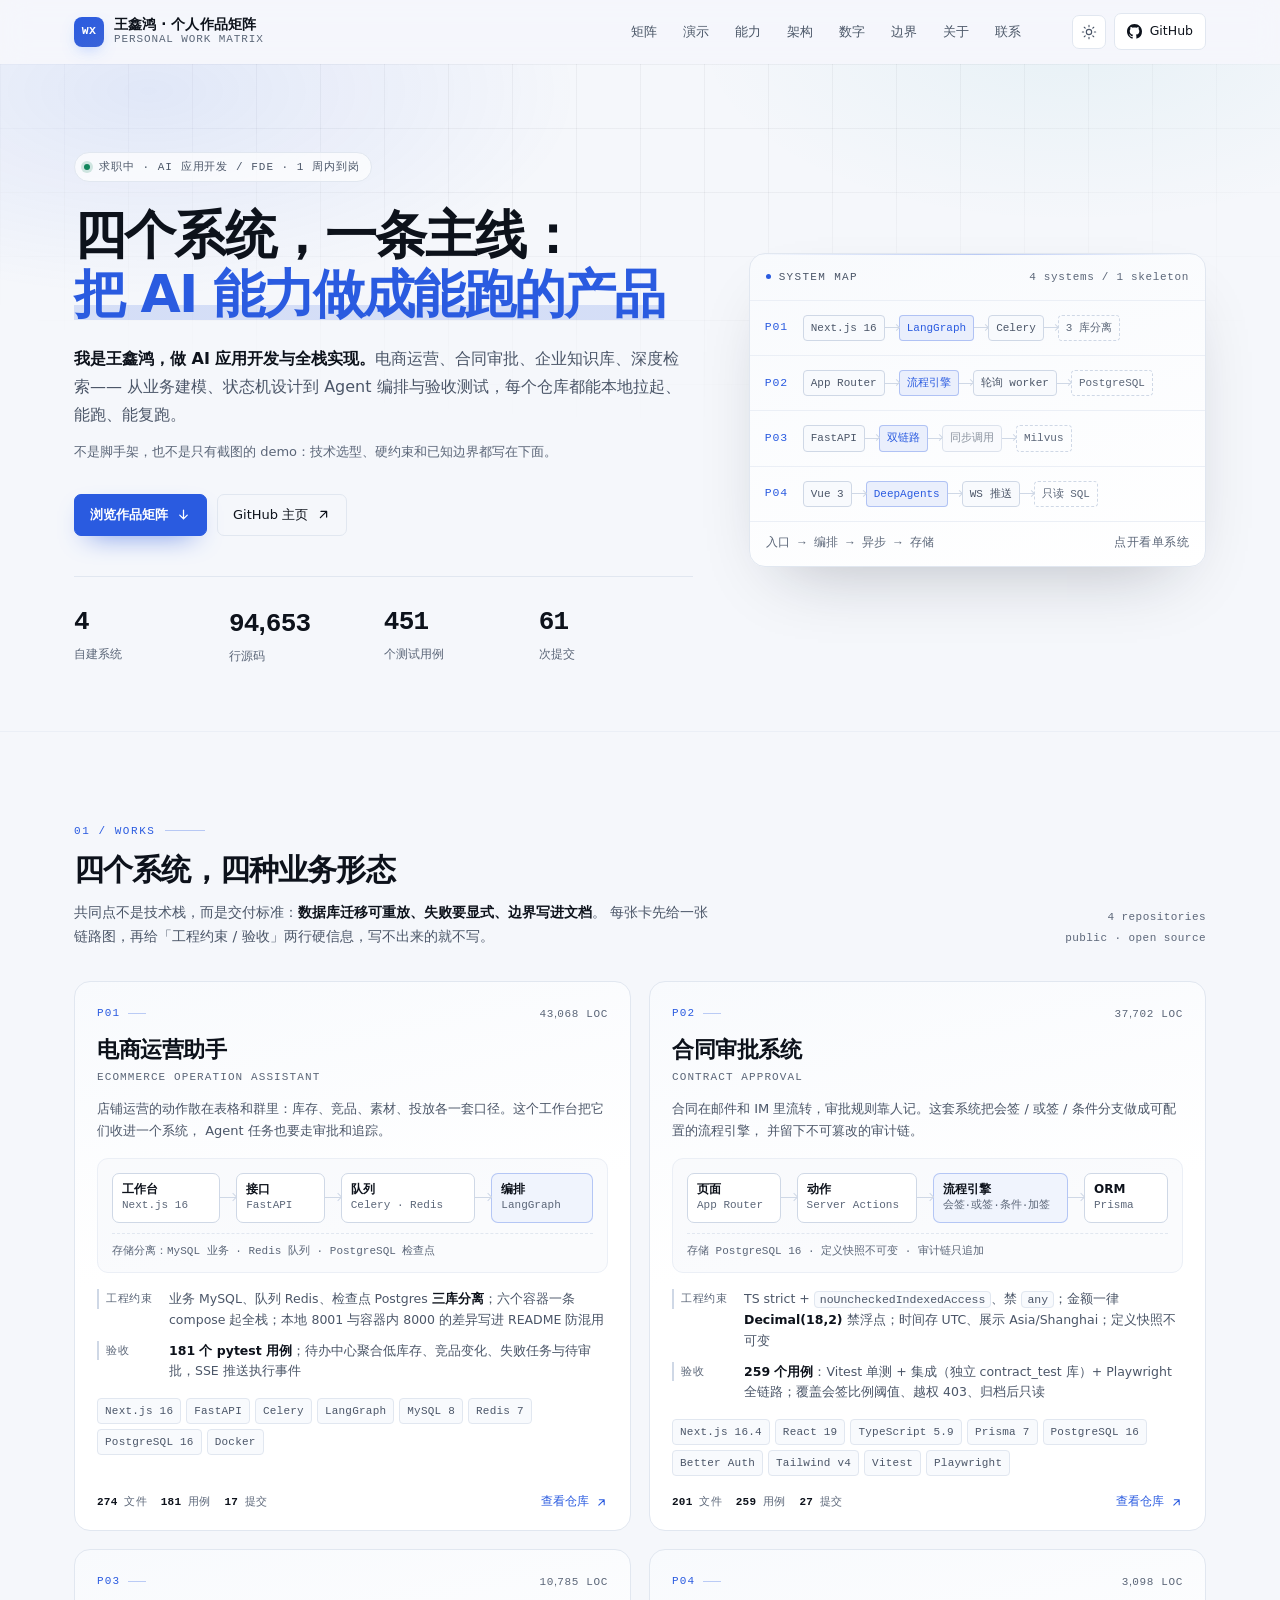
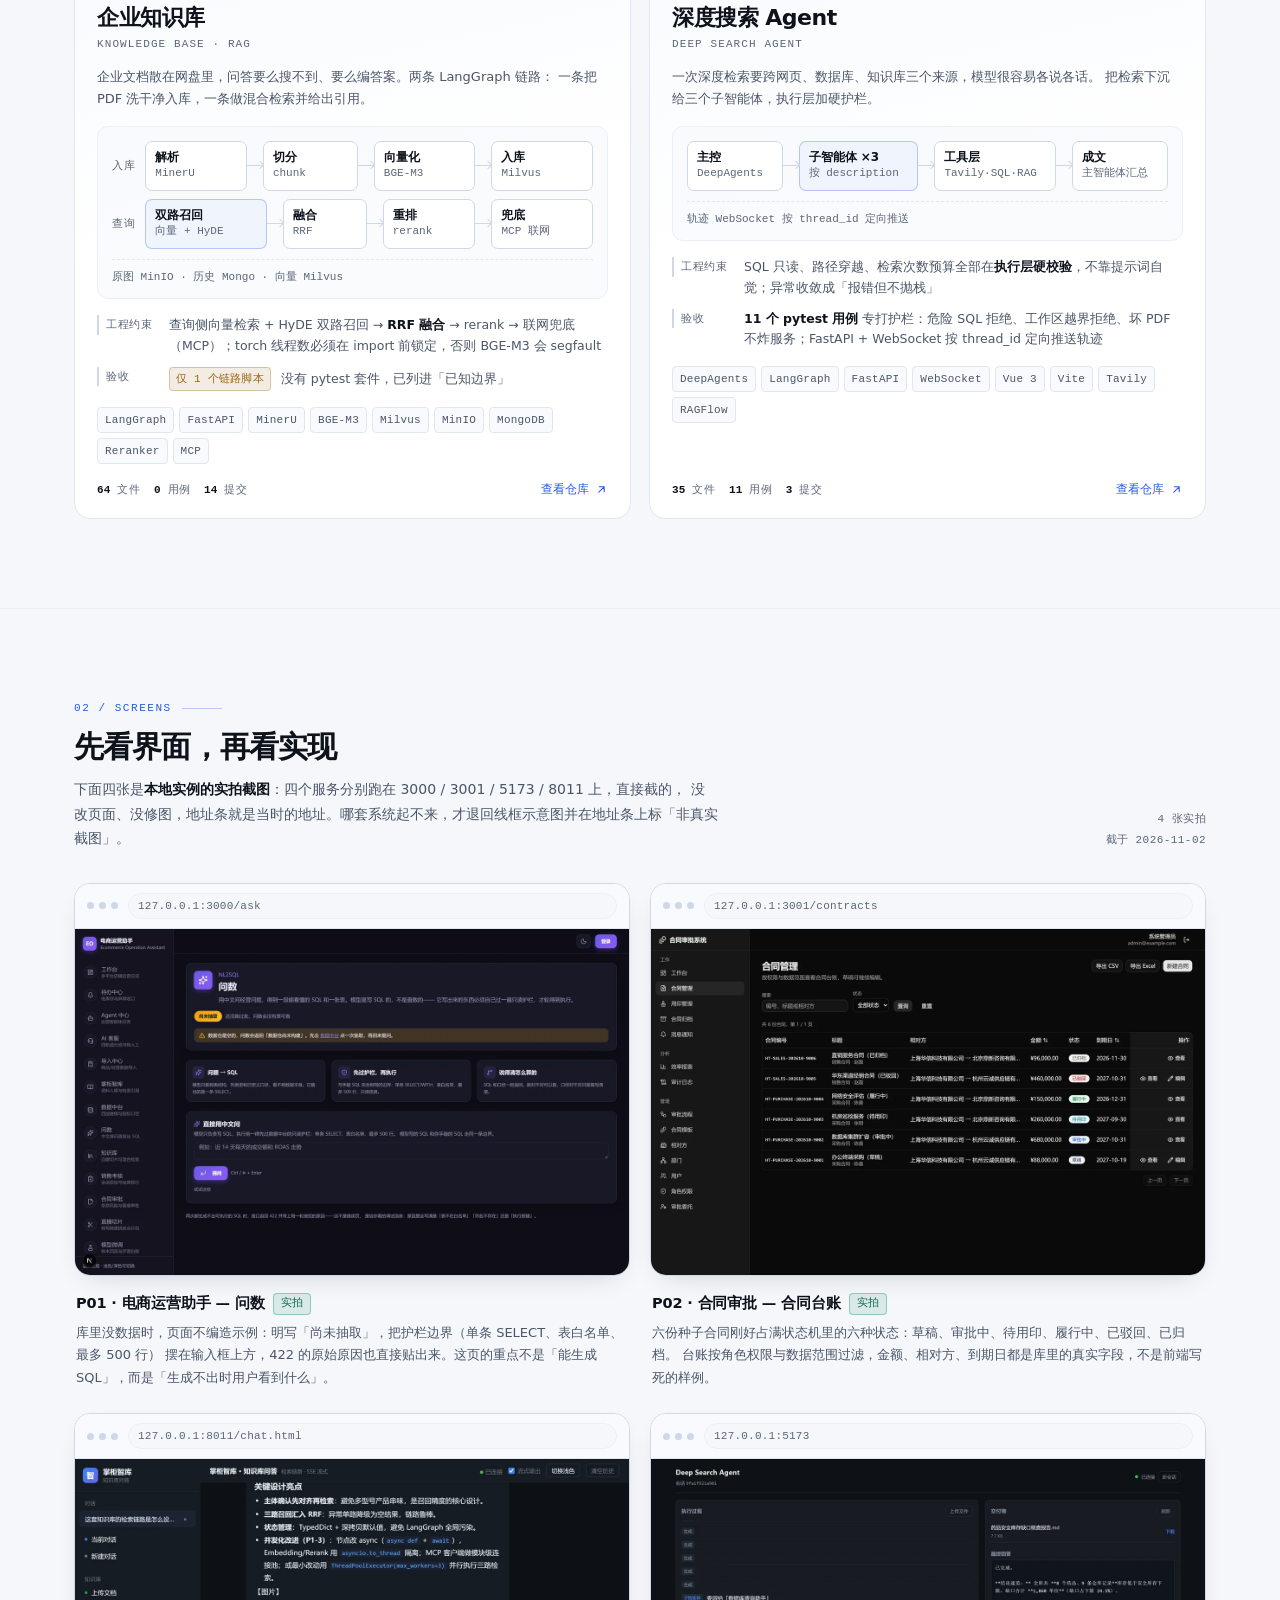
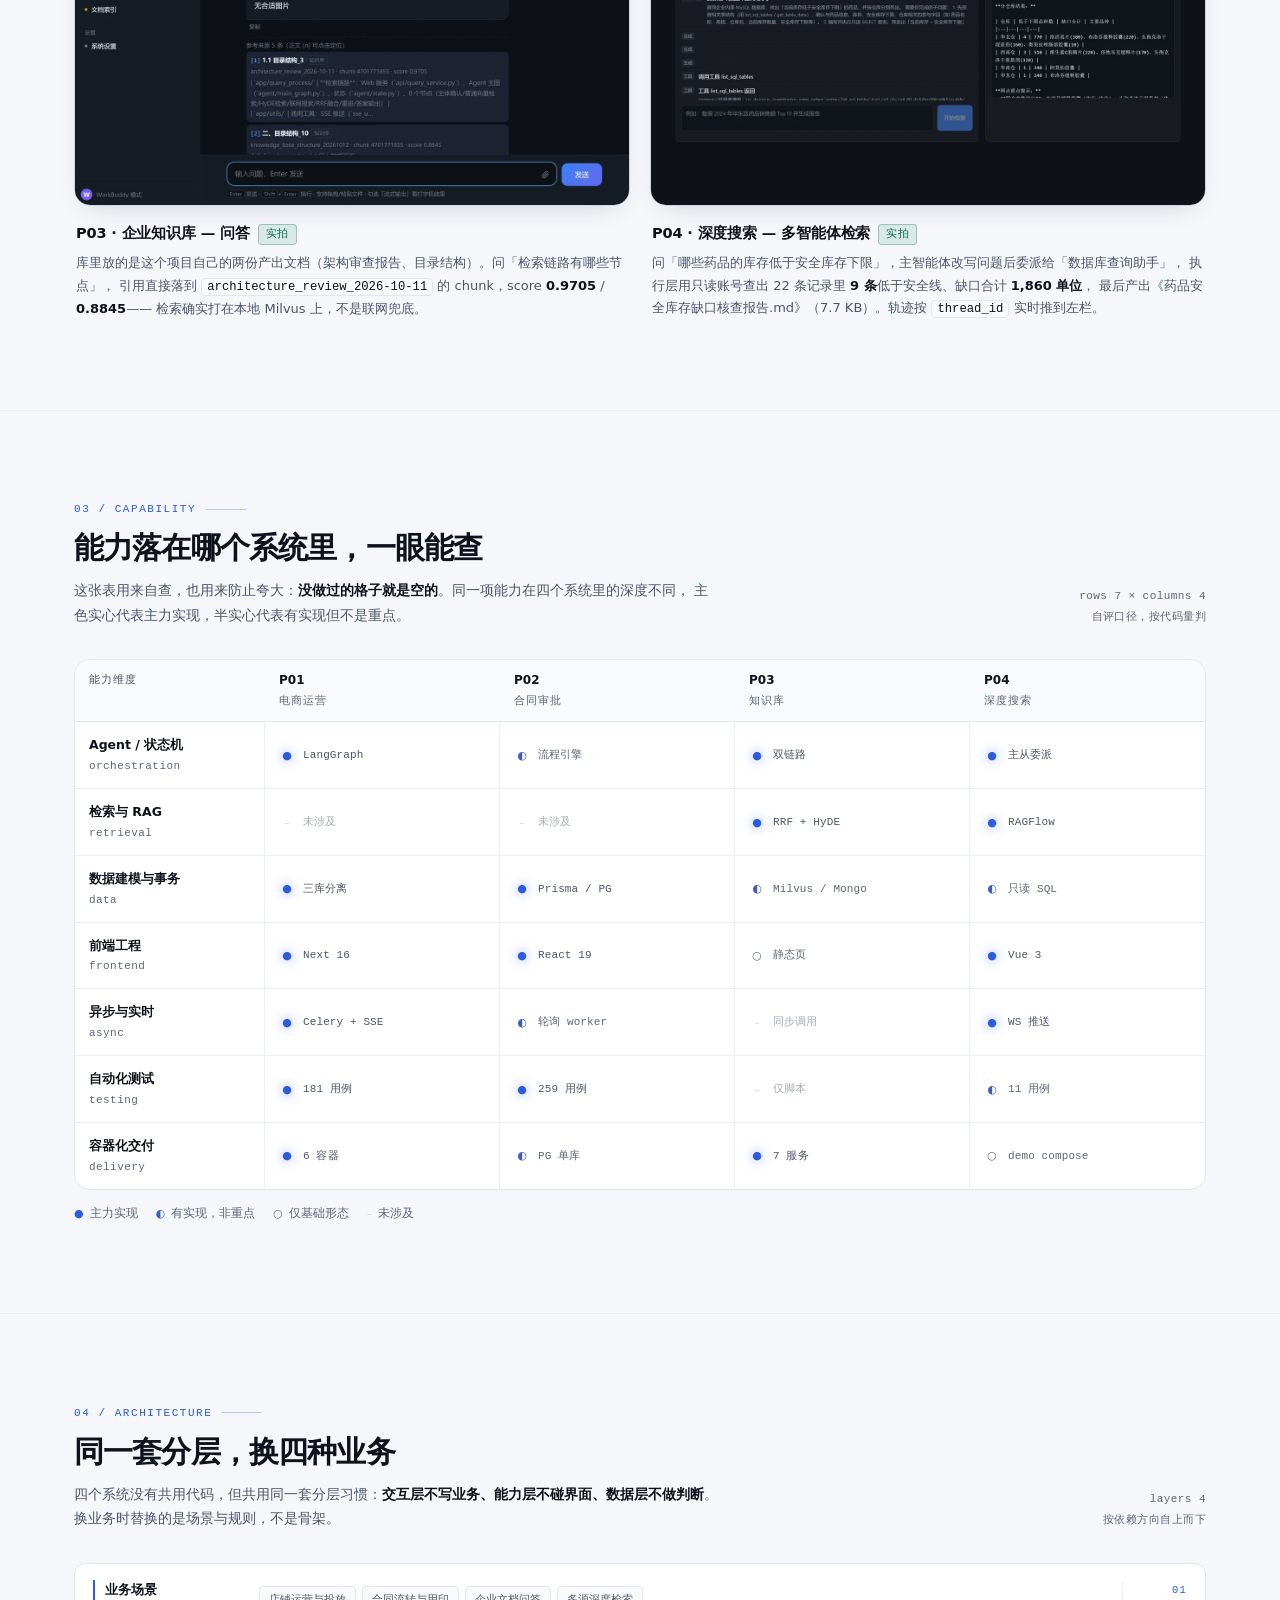
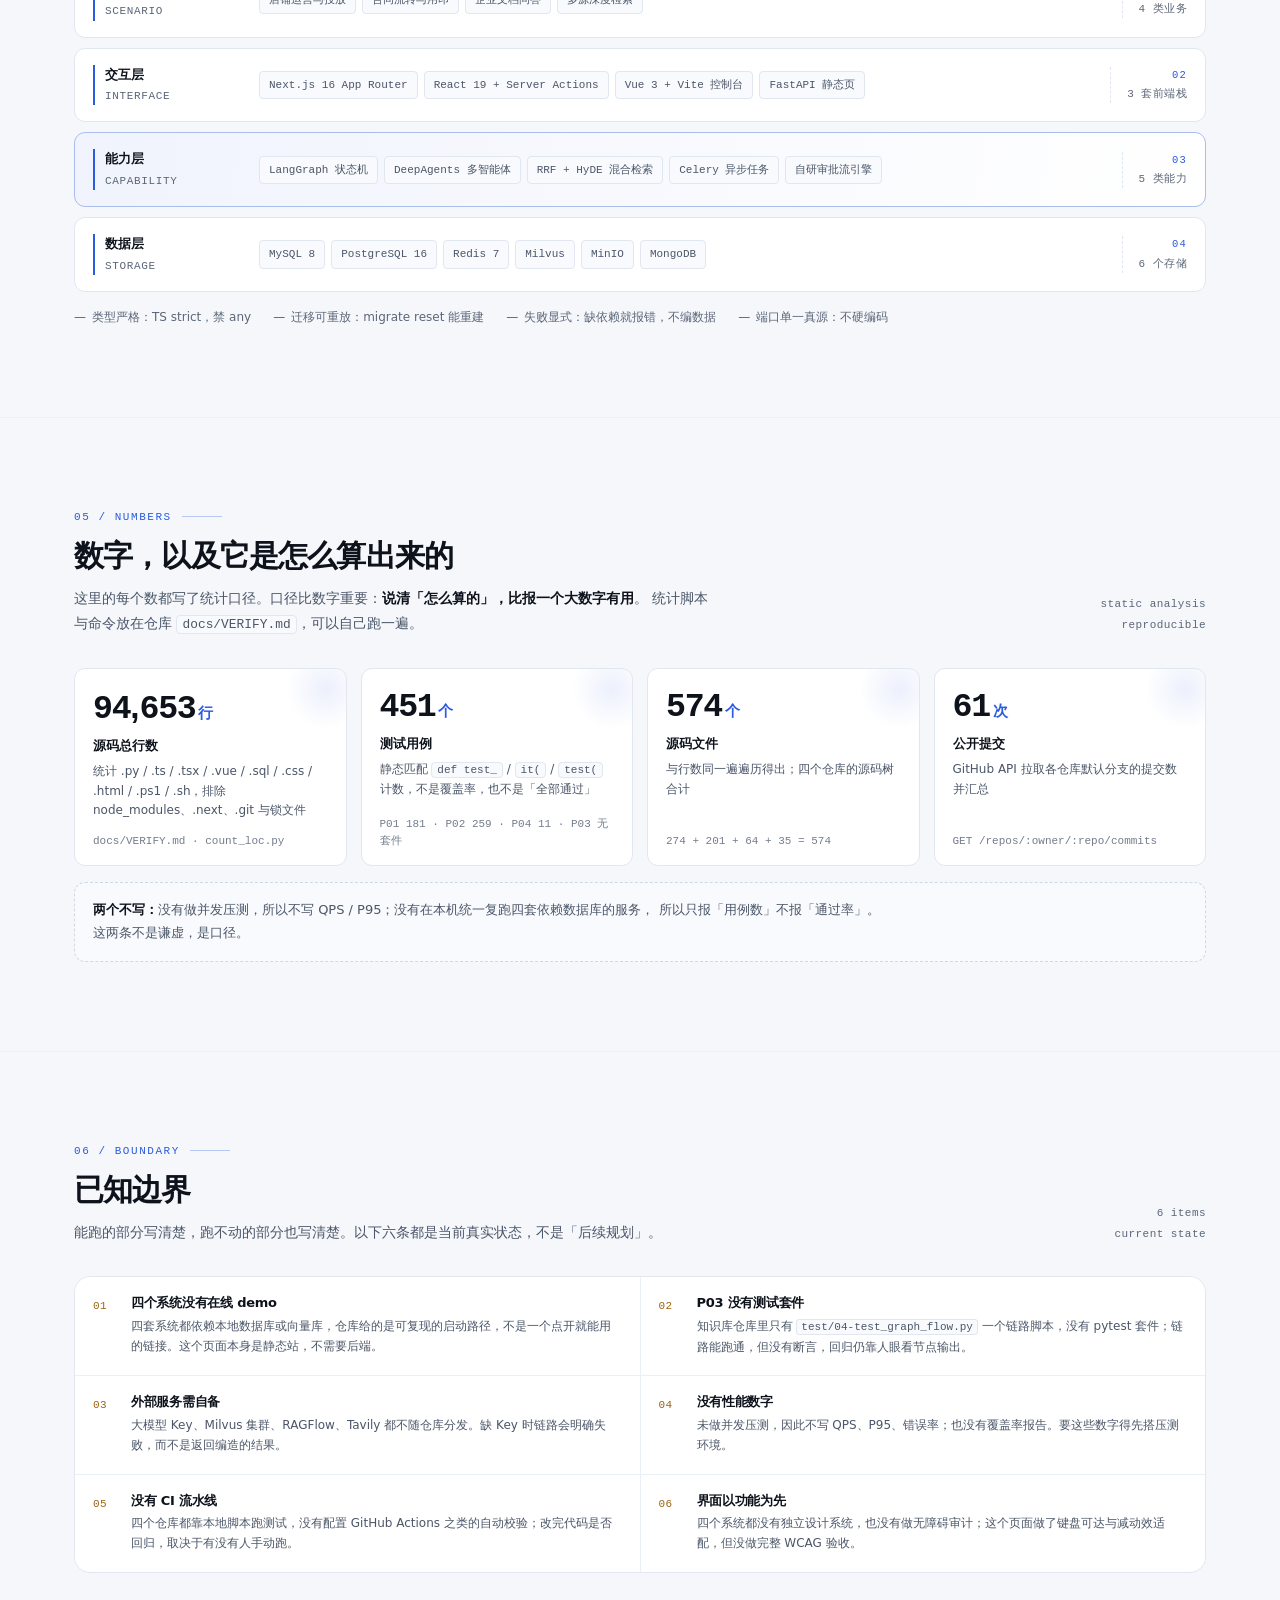
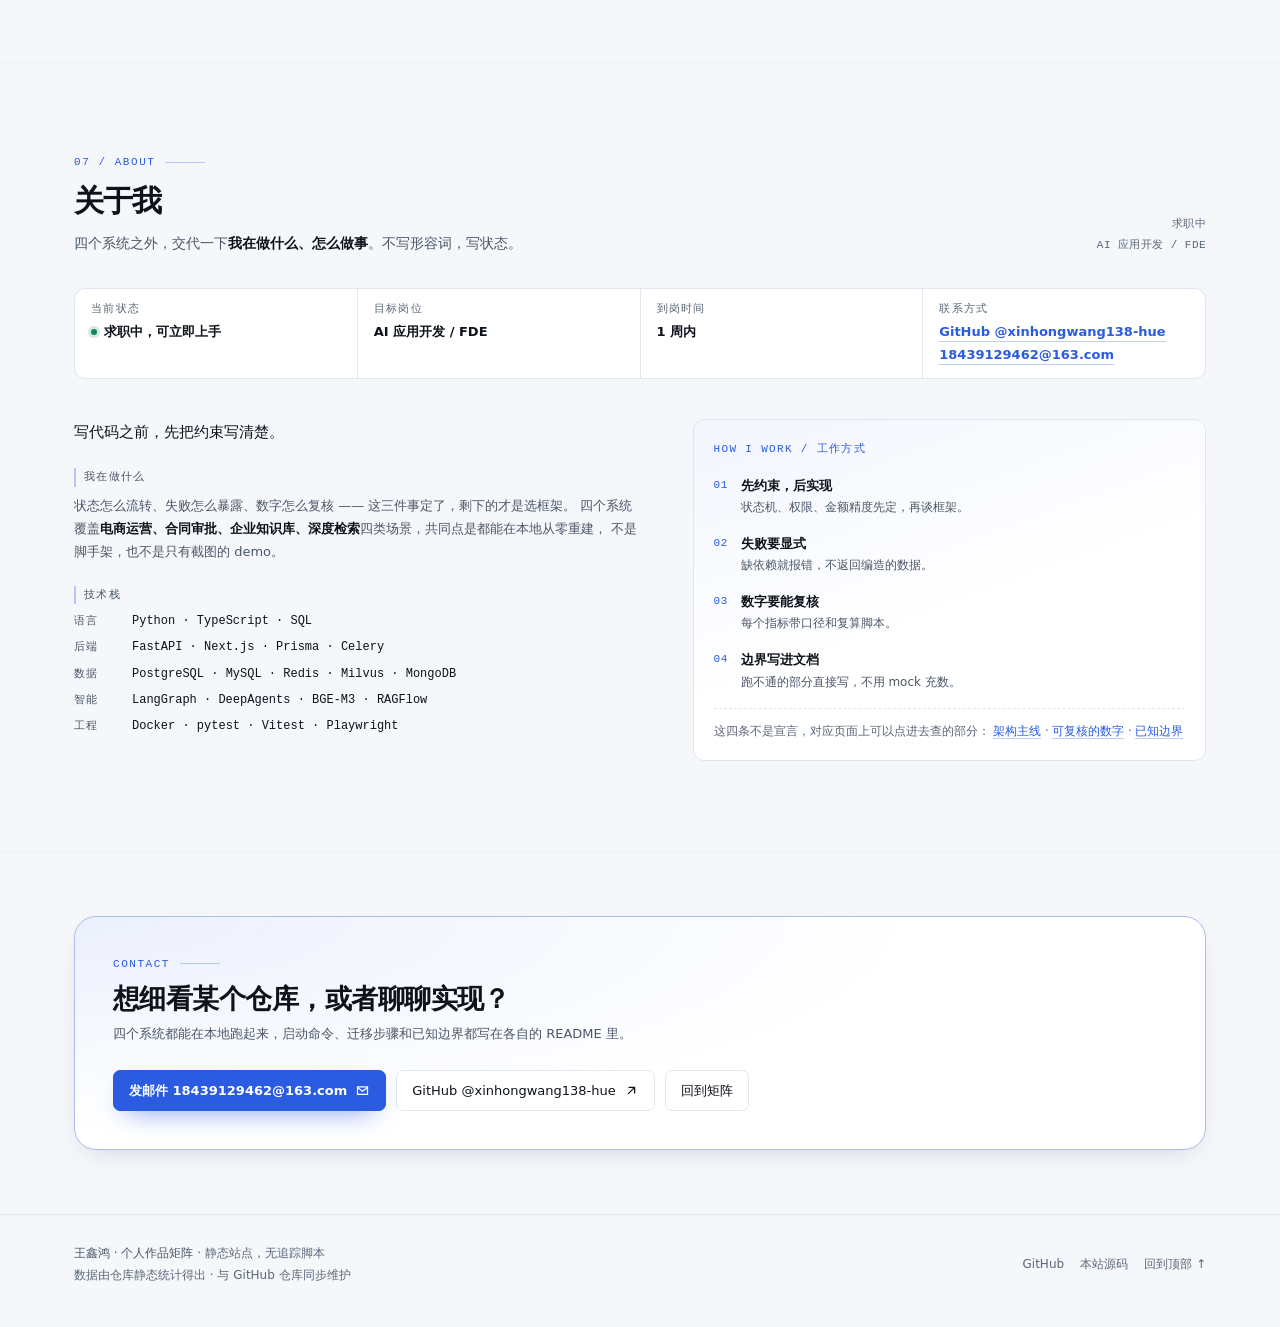
==== index.html @ dda357aa "feat: 在联系方式和联系区块加入邮箱 18439129462@163.com 用户要求把邮箱放进「联系方式」卡片（07 节求职状态条最右一格）。 此前该卡片只有 GitHub，且 README 约" ====
<!DOCTYPE html>
<html lang="zh-CN" data-theme="dark">
<head>
<meta charset="UTF-8">
<meta name="viewport" content="width=device-width, initial-scale=1.0">
<title>王鑫鸿 · 个人作品矩阵 | AI 应用工程</title>
<meta name="description" content="王鑫鸿的个人作品矩阵：电商运营助手、合同审批系统、企业知识库、深度搜索 Agent。四个可本地运行的系统，附可复核的代码规模、测试用例与已知边界。">
<meta name="author" content="王鑫鸿">
<meta name="theme-color" content="#07090E">
<meta property="og:type" content="website">
<meta property="og:site_name" content="王鑫鸿 · 个人作品矩阵">
<meta property="og:title" content="王鑫鸿 · 个人作品矩阵">
<meta property="og:description" content="四个系统，一条主线：把 AI 能力做成能跑的产品。">
<meta property="og:url" content="https://xinhongwang138-hue.github.io/WangXinhong-Personal-Work-Matrix/">
<meta property="og:image" content="https://xinhongwang138-hue.github.io/WangXinhong-Personal-Work-Matrix/assets/img/og.png">
<meta property="og:image:width" content="1200">
<meta property="og:image:height" content="630">
<meta name="twitter:card" content="summary_large_image">
<meta name="twitter:title" content="王鑫鸿 · 个人作品矩阵">
<meta name="twitter:description" content="四个系统，一条主线：把 AI 能力做成能跑的产品。">
<meta name="twitter:image" content="https://xinhongwang138-hue.github.io/WangXinhong-Personal-Work-Matrix/assets/img/og.png">
<link rel="canonical" href="https://xinhongwang138-hue.github.io/WangXinhong-Personal-Work-Matrix/">
<link rel="icon" href="assets/img/favicon.svg" type="image/svg+xml">
<link rel="stylesheet" href="assets/css/tokens.css">
<link rel="stylesheet" href="assets/css/app.css">
<script>
  // 首屏前定主题，避免闪白；同时标记 JS 可用，供入场动效做渐进增强
  (function () {
    document.documentElement.classList.add("js");
    try {
      var saved = localStorage.getItem("wxh-theme");
      var mql = window.matchMedia("(prefers-color-scheme: light)");
      var theme = saved || (mql.matches ? "light" : "dark");
      document.documentElement.setAttribute("data-theme", theme);
    } catch (e) {}
  })();
</script>
<script type="application/ld+json">
{
  "@context": "https://schema.org",
  "@type": "Person",
  "name": "王鑫鸿",
  "url": "https://xinhongwang138-hue.github.io/WangXinhong-Personal-Work-Matrix/",
  "sameAs": ["https://github.com/xinhongwang138-hue"],
  "jobTitle": "AI 应用开发 / 全栈工程",
  "knowsAbout": ["Agent 编排", "RAG 检索", "FastAPI", "Next.js", "LangGraph", "PostgreSQL"]
}
</script>
</head>
<body>
<a class="skip-link" href="#main">跳到主要内容</a>

<!-- ============ 导航 ============ -->
<header class="nav" id="nav">
  <div class="wrap nav__inner">
    <a class="brand" href="#top" aria-label="王鑫鸿个人作品矩阵 · 回到顶部">
      <span class="brand__mark" aria-hidden="true">WX</span>
      <span class="brand__text">
        <span class="brand__name">王鑫鸿 · 个人作品矩阵</span>
        <span class="brand__sub">Personal Work Matrix</span>
      </span>
    </a>

    <nav class="nav__links" aria-label="页面区块">
      <a class="nav__link" href="#matrix">矩阵</a>
      <a class="nav__link" href="#demo">演示</a>
      <a class="nav__link" href="#capability">能力</a>
      <a class="nav__link" href="#architecture">架构</a>
      <a class="nav__link" href="#evidence">数字</a>
      <a class="nav__link" href="#boundary">边界</a>
      <a class="nav__link" href="#about">关于</a>
      <a class="nav__link" href="#contact">联系</a>
    </nav>

    <div class="nav__actions">
      <button class="icon-btn nav__toggle" id="menu-toggle" aria-label="打开菜单" aria-expanded="false" aria-controls="menu">
        <svg viewBox="0 0 24 24" fill="none" stroke="currentColor" stroke-width="1.8" aria-hidden="true"><path d="M3 6h18M3 12h18M3 18h18" stroke-linecap="round"/></svg>
      </button>
      <button class="icon-btn" id="theme-toggle" aria-label="切换明暗主题" title="切换明暗主题">
        <svg class="icon-sun" viewBox="0 0 24 24" fill="none" stroke="currentColor" stroke-width="1.7" aria-hidden="true"><circle cx="12" cy="12" r="4"/><path d="M12 2v2m0 16v2M2 12h2m16 0h2M4.9 4.9l1.4 1.4m11.4 11.4 1.4 1.4M19.1 4.9l-1.4 1.4M6.3 17.7l-1.4 1.4" stroke-linecap="round"/></svg>
        <svg class="icon-moon" viewBox="0 0 24 24" fill="none" stroke="currentColor" stroke-width="1.7" aria-hidden="true"><path d="M20 14.5A8.5 8.5 0 1 1 9.5 4a6.8 6.8 0 0 0 10.5 10.5Z" stroke-linejoin="round"/></svg>
      </button>
      <a class="btn btn--sm" href="https://github.com/xinhongwang138-hue" target="_blank" rel="noopener">
        <svg viewBox="0 0 16 16" fill="currentColor" aria-hidden="true"><path d="M8 0C3.58 0 0 3.58 0 8c0 3.54 2.29 6.53 5.47 7.59.4.07.55-.17.55-.38 0-.19-.01-.82-.01-1.49-2.01.37-2.53-.49-2.69-.94-.09-.23-.48-.94-.82-1.13-.28-.15-.68-.52-.01-.53.63-.01 1.08.58 1.23.82.72 1.21 1.87.87 2.33.66.07-.52.28-.87.51-1.07-1.78-.2-3.64-.89-3.64-3.95 0-.87.31-1.59.82-2.15-.08-.2-.36-1.02.08-2.12 0 0 .67-.21 2.2.82.64-.18 1.32-.27 2-.27.68 0 1.36.09 2 .27 1.53-1.04 2.2-.82 2.2-.82.44 1.1.16 1.92.08 2.12.51.56.82 1.27.82 2.15 0 3.07-1.87 3.75-3.65 3.95.29.25.54.73.54 1.48 0 1.07-.01 1.93-.01 2.2 0 .21.15.46.55.38A8.01 8.01 0 0 0 16 8c0-4.42-3.58-8-8-8Z"/></svg>
        <span>GitHub</span>
      </a>
    </div>
  </div>
</header>

<div class="menu" id="menu">
  <a href="#matrix">01 · 作品矩阵</a>
  <a href="#demo">02 · 界面演示</a>
  <a href="#capability">03 · 能力矩阵</a>
  <a href="#architecture">04 · 架构主线</a>
  <a href="#evidence">05 · 可复核的数字</a>
  <a href="#boundary">06 · 已知边界</a>
  <a href="#about">07 · 关于</a>
</div>

<main id="main">
  <span id="top"></span>

  <!-- ============ 首屏 ============ -->
  <section class="hero">
    <div class="wrap hero__grid">
      <div>
        <span class="eyebrow"><i class="eyebrow__dot" aria-hidden="true"></i>求职中 · AI 应用开发 / FDE · 1 周内到岗</span>

        <h1>四个系统，一条主线：<br><span class="accent">把 AI 能力做成能跑的产品</span></h1>

        <p class="hero__lead">
          <strong>我是王鑫鸿，做 AI 应用开发与全栈实现。</strong>电商运营、合同审批、企业知识库、深度检索——
          从业务建模、状态机设计到 Agent 编排与验收测试，每个仓库都能本地拉起、能跑、能复跑。
        </p>
        <p class="hero__note">不是脚手架，也不是只有截图的 demo：技术选型、硬约束和已知边界都写在下面。</p>

        <div class="hero__ctas">
          <a class="btn btn--primary" href="#matrix">
            浏览作品矩阵
            <svg viewBox="0 0 24 24" fill="none" stroke="currentColor" stroke-width="2" aria-hidden="true"><path d="M12 5v14M6 13l6 6 6-6" stroke-linecap="round" stroke-linejoin="round"/></svg>
          </a>
          <a class="btn btn--ghost" href="https://github.com/xinhongwang138-hue" target="_blank" rel="noopener">
            GitHub 主页
            <svg viewBox="0 0 24 24" fill="none" stroke="currentColor" stroke-width="2" aria-hidden="true"><path d="M7 17 17 7M8 7h9v9" stroke-linecap="round" stroke-linejoin="round"/></svg>
          </a>
        </div>

        <div class="hero__stats" aria-label="总览数字">
          <div class="stat">
            <div class="stat__num"><span data-count="4">4</span></div>
            <div class="stat__label">自建系统</div>
          </div>
          <div class="stat">
            <div class="stat__num"><span data-count="94653">94<span class="num-sep">,</span>653</span></div>
            <div class="stat__label">行源码</div>
          </div>
          <div class="stat">
            <div class="stat__num"><span data-count="451">451</span></div>
            <div class="stat__label">个测试用例</div>
          </div>
          <div class="stat">
            <div class="stat__num"><span data-count="61">61</span></div>
            <div class="stat__label">次提交</div>
          </div>
        </div>
      </div>

      <aside class="panel" aria-label="四个系统的主链路一览">
        <div class="panel__head">
          <span class="panel__title"><i aria-hidden="true"></i>System Map</span>
          <span class="panel__meta">4 systems / 1 skeleton</span>
        </div>
        <div class="panel__rows">
          <a class="mrow" href="#p01">
            <span class="mrow__id">P01</span>
            <span class="mrow__chain">
              <span class="mnode">Next.js 16</span><span class="marrow" aria-hidden="true"></span>
              <span class="mnode mnode--key">LangGraph</span><span class="marrow" aria-hidden="true"></span>
              <span class="mnode">Celery</span><span class="marrow" aria-hidden="true"></span>
              <span class="mnode mnode--store">3 库分离</span>
            </span>
          </a>
          <a class="mrow" href="#p02">
            <span class="mrow__id">P02</span>
            <span class="mrow__chain">
              <span class="mnode">App Router</span><span class="marrow" aria-hidden="true"></span>
              <span class="mnode mnode--key">流程引擎</span><span class="marrow" aria-hidden="true"></span>
              <span class="mnode">轮询 worker</span><span class="marrow" aria-hidden="true"></span>
              <span class="mnode mnode--store">PostgreSQL</span>
            </span>
          </a>
          <a class="mrow" href="#p03">
            <span class="mrow__id">P03</span>
            <span class="mrow__chain">
              <span class="mnode">FastAPI</span><span class="marrow" aria-hidden="true"></span>
              <span class="mnode mnode--key">双链路</span><span class="marrow" aria-hidden="true"></span>
              <span class="mnode mnode--none">同步调用</span><span class="marrow" aria-hidden="true"></span>
              <span class="mnode mnode--store">Milvus</span>
            </span>
          </a>
          <a class="mrow" href="#p04">
            <span class="mrow__id">P04</span>
            <span class="mrow__chain">
              <span class="mnode">Vue 3</span><span class="marrow" aria-hidden="true"></span>
              <span class="mnode mnode--key">DeepAgents</span><span class="marrow" aria-hidden="true"></span>
              <span class="mnode">WS 推送</span><span class="marrow" aria-hidden="true"></span>
              <span class="mnode mnode--store">只读 SQL</span>
            </span>
          </a>
        </div>
        <div class="panel__foot">
          <span>入口 → 编排 → 异步 → 存储</span>
          <span>点开看单系统</span>
        </div>
      </aside>
    </div>
  </section>

  <!-- ============ 01 作品矩阵 ============ -->
  <section class="section" id="matrix">
    <div class="wrap">
      <div class="sec-head reveal">
        <div class="sec-head__main">
          <div class="sec-kicker">01 / Works</div>
          <h2>四个系统，四种业务形态</h2>
          <p>
            共同点不是技术栈，而是交付标准：<b>数据库迁移可重放、失败要显式、边界写进文档</b>。
            每张卡先给一张链路图，再给「工程约束 / 验收」两行硬信息，写不出来的就不写。
          </p>
        </div>
        <div class="sec-head__aside">
          4 repositories<br>public · open source
        </div>
      </div>

      <div class="projects">
        <!-- P01 -->
        <article class="pcard reveal" id="p01">
          <div class="pcard__top">
            <span class="pcard__idx">P01</span>
            <span class="pcard__metric">43<span class="num-sep">,</span>068 LOC</span>
          </div>
          <h3>电商运营助手</h3>
          <div class="pcard__en">Ecommerce Operation Assistant</div>
          <p class="pcard__desc">
            店铺运营的动作散在表格和群里：库存、竞品、素材、投放各一套口径。这个工作台把它们收进一个系统，
            Agent 任务也要走审批和追踪。
          </p>

          <figure class="pipe" aria-label="P01 主链路：Next.js 16 工作台调用 FastAPI，任务进 Celery 与 Redis 队列，由 LangGraph Agent 执行，检查点写 PostgreSQL">
            <div class="pipe__lane">
              <span class="pipe__node"><b>工作台</b><i>Next.js 16</i></span>
              <span class="pipe__arrow" aria-hidden="true"></span>
              <span class="pipe__node"><b>接口</b><i>FastAPI</i></span>
              <span class="pipe__arrow" aria-hidden="true"></span>
              <span class="pipe__node"><b>队列</b><i>Celery · Redis</i></span>
              <span class="pipe__arrow" aria-hidden="true"></span>
              <span class="pipe__node pipe__node--key"><b>编排</b><i>LangGraph</i></span>
            </div>
            <div class="pipe__note">存储分离：MySQL 业务 · Redis 队列 · PostgreSQL 检查点</div>
          </figure>

          <div class="facts">
            <div class="fact">
              <span class="fact__label">工程约束</span>
              <span class="fact__text">业务 MySQL、队列 Redis、检查点 Postgres <b>三库分离</b>；六个容器一条 compose 起全栈；本地 8001 与容器内 8000 的差异写进 README 防混用</span>
            </div>
            <div class="fact">
              <span class="fact__label">验收</span>
              <span class="fact__text"><b>181 个 pytest 用例</b>；待办中心聚合低库存、竞品变化、失败任务与待审批，SSE 推送执行事件</span>
            </div>
          </div>

          <div class="pcard__tags">
            <span class="tag">Next.js 16</span><span class="tag">FastAPI</span><span class="tag">Celery</span><span class="tag">LangGraph</span><span class="tag">MySQL 8</span><span class="tag">Redis 7</span><span class="tag">PostgreSQL 16</span><span class="tag">Docker</span>
          </div>

          <div class="pcard__foot">
            <div class="pcard__stats">
              <span><b>274</b> 文件</span><span><b>181</b> 用例</span><span><b>17</b> 提交</span>
            </div>
            <a class="repo-link" href="https://github.com/xinhongwang138-hue/ecommerce-operation-assistant" target="_blank" rel="noopener">
              查看仓库
              <svg viewBox="0 0 24 24" fill="none" stroke="currentColor" stroke-width="2" aria-hidden="true"><path d="M7 17 17 7M8 7h9v9" stroke-linecap="round" stroke-linejoin="round"/></svg>
            </a>
          </div>
        </article>

        <!-- P02 -->
        <article class="pcard reveal" id="p02">
          <div class="pcard__top">
            <span class="pcard__idx">P02</span>
            <span class="pcard__metric">37<span class="num-sep">,</span>702 LOC</span>
          </div>
          <h3>合同审批系统</h3>
          <div class="pcard__en">Contract Approval</div>
          <p class="pcard__desc">
            合同在邮件和 IM 里流转，审批规则靠人记。这套系统把会签 / 或签 / 条件分支做成可配置的流程引擎，
            并留下不可篡改的审计链。
          </p>

          <figure class="pipe" aria-label="P02 主链路：App Router 页面通过 Server Actions 提交，进入自研流程引擎处理会签、或签、条件分支与加签转签，经 Prisma 落 PostgreSQL">
            <div class="pipe__lane">
              <span class="pipe__node"><b>页面</b><i>App Router</i></span>
              <span class="pipe__arrow" aria-hidden="true"></span>
              <span class="pipe__node"><b>动作</b><i>Server Actions</i></span>
              <span class="pipe__arrow" aria-hidden="true"></span>
              <span class="pipe__node pipe__node--key"><b>流程引擎</b><i>会签·或签·条件·加签</i></span>
              <span class="pipe__arrow" aria-hidden="true"></span>
              <span class="pipe__node"><b>ORM</b><i>Prisma</i></span>
            </div>
            <div class="pipe__note">存储 PostgreSQL 16 · 定义快照不可变 · 审计链只追加</div>
          </figure>

          <div class="facts">
            <div class="fact">
              <span class="fact__label">工程约束</span>
              <span class="fact__text">TS strict + <code>noUncheckedIndexedAccess</code>、禁 <code>any</code>；金额一律 <b>Decimal(18,2)</b> 禁浮点；时间存 UTC、展示 Asia/Shanghai；定义快照不可变</span>
            </div>
            <div class="fact">
              <span class="fact__label">验收</span>
              <span class="fact__text"><b>259 个用例</b>：Vitest 单测 + 集成（独立 contract_test 库）+ Playwright 全链路；覆盖会签比例阈值、越权 403、归档后只读</span>
            </div>
          </div>

          <div class="pcard__tags">
            <span class="tag">Next.js 16.4</span><span class="tag">React 19</span><span class="tag">TypeScript 5.9</span><span class="tag">Prisma 7</span><span class="tag">PostgreSQL 16</span><span class="tag">Better Auth</span><span class="tag">Tailwind v4</span><span class="tag">Vitest</span><span class="tag">Playwright</span>
          </div>

          <div class="pcard__foot">
            <div class="pcard__stats">
              <span><b>201</b> 文件</span><span><b>259</b> 用例</span><span><b>27</b> 提交</span>
            </div>
            <a class="repo-link" href="https://github.com/xinhongwang138-hue/contract-approval" target="_blank" rel="noopener">
              查看仓库
              <svg viewBox="0 0 24 24" fill="none" stroke="currentColor" stroke-width="2" aria-hidden="true"><path d="M7 17 17 7M8 7h9v9" stroke-linecap="round" stroke-linejoin="round"/></svg>
            </a>
          </div>
        </article>

        <!-- P03 -->
        <article class="pcard reveal" id="p03">
          <div class="pcard__top">
            <span class="pcard__idx">P03</span>
            <span class="pcard__metric">10<span class="num-sep">,</span>785 LOC</span>
          </div>
          <h3>企业知识库</h3>
          <div class="pcard__en">Knowledge Base · RAG</div>
          <p class="pcard__desc">
            企业文档散在网盘里，问答要么搜不到、要么编答案。两条 LangGraph 链路：
            一条把 PDF 洗干净入库，一条做混合检索并给出引用。
          </p>

          <figure class="pipe pipe--lanes" aria-label="P03 两条链路：入库链路 MinerU 解析、分块、BGE-M3 向量化后写入 Milvus；查询链路向量与 HyDE 双路召回、RRF 融合、rerank 重排，最后走 MCP 联网兜底">
            <div class="pipe__line">
              <span class="pipe__tag">入库</span>
              <div class="pipe__lane">
                <span class="pipe__node"><b>解析</b><i>MinerU</i></span>
                <span class="pipe__arrow" aria-hidden="true"></span>
                <span class="pipe__node"><b>切分</b><i>chunk</i></span>
                <span class="pipe__arrow" aria-hidden="true"></span>
                <span class="pipe__node"><b>向量化</b><i>BGE-M3</i></span>
                <span class="pipe__arrow" aria-hidden="true"></span>
                <span class="pipe__node"><b>入库</b><i>Milvus</i></span>
              </div>
            </div>
            <div class="pipe__line">
              <span class="pipe__tag">查询</span>
              <div class="pipe__lane">
                <span class="pipe__node pipe__node--key"><b>双路召回</b><i>向量 + HyDE</i></span>
                <span class="pipe__arrow" aria-hidden="true"></span>
                <span class="pipe__node"><b>融合</b><i>RRF</i></span>
                <span class="pipe__arrow" aria-hidden="true"></span>
                <span class="pipe__node"><b>重排</b><i>rerank</i></span>
                <span class="pipe__arrow" aria-hidden="true"></span>
                <span class="pipe__node"><b>兜底</b><i>MCP 联网</i></span>
              </div>
            </div>
            <div class="pipe__note">原图 MinIO · 历史 Mongo · 向量 Milvus</div>
          </figure>

          <div class="facts">
            <div class="fact">
              <span class="fact__label">工程约束</span>
              <span class="fact__text">查询侧向量检索 + HyDE 双路召回 → <b>RRF 融合</b> → rerank → 联网兜底（MCP）；torch 线程数必须在 import 前锁定，否则 BGE-M3 会 segfault</span>
            </div>
            <div class="fact">
              <span class="fact__label">验收</span>
              <span class="fact__text"><span class="flag">仅 1 个链路脚本</span> 没有 pytest 套件，已列进「已知边界」</span>
            </div>
          </div>

          <div class="pcard__tags">
            <span class="tag">LangGraph</span><span class="tag">FastAPI</span><span class="tag">MinerU</span><span class="tag">BGE-M3</span><span class="tag">Milvus</span><span class="tag">MinIO</span><span class="tag">MongoDB</span><span class="tag">Reranker</span><span class="tag">MCP</span>
          </div>

          <div class="pcard__foot">
            <div class="pcard__stats">
              <span><b>64</b> 文件</span><span><b>0</b> 用例</span><span><b>14</b> 提交</span>
            </div>
            <a class="repo-link" href="https://github.com/xinhongwang138-hue/knowledge_base" target="_blank" rel="noopener">
              查看仓库
              <svg viewBox="0 0 24 24" fill="none" stroke="currentColor" stroke-width="2" aria-hidden="true"><path d="M7 17 17 7M8 7h9v9" stroke-linecap="round" stroke-linejoin="round"/></svg>
            </a>
          </div>
        </article>

        <!-- P04 -->
        <article class="pcard reveal" id="p04">
          <div class="pcard__top">
            <span class="pcard__idx">P04</span>
            <span class="pcard__metric">3<span class="num-sep">,</span>098 LOC</span>
          </div>
          <h3>深度搜索 Agent</h3>
          <div class="pcard__en">Deep Search Agent</div>
          <p class="pcard__desc">
            一次深度检索要跨网页、数据库、知识库三个来源，模型很容易各说各话。
            把检索下沉给三个子智能体，执行层加硬护栏。
          </p>

          <figure class="pipe" aria-label="P04 主链路：DeepAgents 主智能体按 description 路由三路子智能体，调用 Tavily、只读 SQL、RAGFlow 等工具，最后由主智能体汇总成文">
            <div class="pipe__lane">
              <span class="pipe__node"><b>主控</b><i>DeepAgents</i></span>
              <span class="pipe__arrow" aria-hidden="true"></span>
              <span class="pipe__node pipe__node--key"><b>子智能体 ×3</b><i>按 description</i></span>
              <span class="pipe__arrow" aria-hidden="true"></span>
              <span class="pipe__node"><b>工具层</b><i>Tavily·SQL·RAG</i></span>
              <span class="pipe__arrow" aria-hidden="true"></span>
              <span class="pipe__node"><b>成文</b><i>主智能体汇总</i></span>
            </div>
            <div class="pipe__note">轨迹 WebSocket 按 thread_id 定向推送</div>
          </figure>

          <div class="facts">
            <div class="fact">
              <span class="fact__label">工程约束</span>
              <span class="fact__text">SQL 只读、路径穿越、检索次数预算全部在<b>执行层硬校验</b>，不靠提示词自觉；异常收敛成「报错但不抛栈」</span>
            </div>
            <div class="fact">
              <span class="fact__label">验收</span>
              <span class="fact__text"><b>11 个 pytest 用例</b> 专打护栏：危险 SQL 拒绝、工作区越界拒绝、坏 PDF 不炸服务；FastAPI + WebSocket 按 thread_id 定向推送轨迹</span>
            </div>
          </div>

          <div class="pcard__tags">
            <span class="tag">DeepAgents</span><span class="tag">LangGraph</span><span class="tag">FastAPI</span><span class="tag">WebSocket</span><span class="tag">Vue 3</span><span class="tag">Vite</span><span class="tag">Tavily</span><span class="tag">RAGFlow</span>
          </div>

          <div class="pcard__foot">
            <div class="pcard__stats">
              <span><b>35</b> 文件</span><span><b>11</b> 用例</span><span><b>3</b> 提交</span>
            </div>
            <a class="repo-link" href="https://github.com/xinhongwang138-hue/deep-search-agent" target="_blank" rel="noopener">
              查看仓库
              <svg viewBox="0 0 24 24" fill="none" stroke="currentColor" stroke-width="2" aria-hidden="true"><path d="M7 17 17 7M8 7h9v9" stroke-linecap="round" stroke-linejoin="round"/></svg>
            </a>
          </div>
        </article>
      </div>
    </div>
  </section>

  <!-- ============ 02 界面演示 ============ -->
  <section class="section" id="demo">
    <div class="wrap">
      <div class="sec-head reveal">
        <div class="sec-head__main">
          <div class="sec-kicker">02 / Screens</div>
          <h2>先看界面，再看实现</h2>
          <p>
            下面四张是<b>本地实例的实拍截图</b>：四个服务分别跑在 3000 / 3001 / 5173 / 8011 上，直接截的，
            没改页面、没修图，地址条就是当时的地址。哪套系统起不来，才退回线框示意图并在地址条上标「非真实截图」。
          </p>
        </div>
        <div class="sec-head__aside">
          4 张实拍<br>
          截于 2026-11-02
        </div>
      </div>

      <div class="shots">
        <figure class="shot reveal">
          <div class="shot__screen">
            <div class="shot__chrome" aria-hidden="true">
              <span class="shot__dots"><i></i><i></i><i></i></span>
              <span class="shot__addr">127.0.0.1:3000/ask</span>
            </div>
            <div class="shot__canvas">
              <img src="assets/img/demo-p01.webp" width="1280" height="800" loading="lazy" decoding="async"
                   alt="电商运营助手「问数」页面：顶部标着数据尚未抽取，中部三张卡片分别说明问题到 SQL 的映射、先过护栏再执行、口径可复核，底部是中文提问输入框与提问按钮">
            </div>
          </div>
          <figcaption class="shot__cap">
            <div class="shot__head">
              <span class="shot__name">P01 · 电商运营助手 — 问数</span>
              <span class="shot__badge shot__badge--real">实拍</span>
            </div>
            <p class="shot__desc">
              库里没数据时，页面不编造示例：明写「尚未抽取」，把护栏边界（单条 SELECT、表白名单、最多 500 行）
              摆在输入框上方，422 的原始原因也直接贴出来。这页的重点不是「能生成 SQL」，而是「生成不出时用户看到什么」。
            </p>
          </figcaption>
        </figure>

        <figure class="shot reveal">
          <div class="shot__screen">
            <div class="shot__chrome" aria-hidden="true">
              <span class="shot__dots"><i></i><i></i><i></i></span>
              <span class="shot__addr">127.0.0.1:3001/contracts</span>
            </div>
            <div class="shot__canvas">
              <img src="assets/img/demo-p02.webp" width="1280" height="800" loading="lazy" decoding="async"
                   alt="合同审批系统的合同管理页：顶部是搜索框与状态筛选，表格列出六份合同，状态列依次显示已归档、已驳回、履行中、待用印、审批中、草稿">
            </div>
          </div>
          <figcaption class="shot__cap">
            <div class="shot__head">
              <span class="shot__name">P02 · 合同审批 — 合同台账</span>
              <span class="shot__badge shot__badge--real">实拍</span>
            </div>
            <p class="shot__desc">
              六份种子合同刚好占满状态机里的六种状态：草稿、审批中、待用印、履行中、已驳回、已归档。
              台账按角色权限与数据范围过滤，金额、相对方、到期日都是库里的真实字段，不是前端写死的样例。
            </p>
          </figcaption>
        </figure>

        <figure class="shot reveal">
          <div class="shot__screen">
            <div class="shot__chrome" aria-hidden="true">
              <span class="shot__dots"><i></i><i></i><i></i></span>
              <span class="shot__addr">127.0.0.1:8011/chat.html</span>
            </div>
            <div class="shot__canvas">
              <img src="assets/img/demo-p03.webp" width="1280" height="800" loading="lazy" decoding="async"
                   alt="企业知识库问答页：左侧是对话与知识库导航，中间是答案正文与「参考来源 5 条」，引用卡片显示文档名 architecture_review_2026-10-11、chunk 编号与 score 0.9705">
            </div>
          </div>
          <figcaption class="shot__cap">
            <div class="shot__head">
              <span class="shot__name">P03 · 企业知识库 — 问答</span>
              <span class="shot__badge shot__badge--real">实拍</span>
            </div>
            <p class="shot__desc">
              库里放的是这个项目自己的两份产出文档（架构审查报告、目录结构）。问「检索链路有哪些节点」，
              引用直接落到 <code>architecture_review_2026-10-11</code> 的 chunk，score <b>0.9705</b> / <b>0.8845</b>——
              检索确实打在本地 Milvus 上，不是联网兜底。
            </p>
          </figcaption>
        </figure>

        <figure class="shot reveal">
          <div class="shot__screen">
            <div class="shot__chrome" aria-hidden="true">
              <span class="shot__dots"><i></i><i></i><i></i></span>
              <span class="shot__addr">127.0.0.1:5173</span>
            </div>
            <div class="shot__canvas">
              <img src="assets/img/demo-p04.webp" width="1280" height="800" loading="lazy" decoding="async"
                   alt="深度搜索 Agent 的会话界面：左栏执行轨迹显示主智能体委派给「数据库查询助手」并调用 list_sql_tables 工具，右栏交付物是 7.7 KB 的《药品安全库存缺口核查报告.md》，下方是带分仓库表格的最终回答">
            </div>
          </div>
          <figcaption class="shot__cap">
            <div class="shot__head">
              <span class="shot__name">P04 · 深度搜索 — 多智能体检索</span>
              <span class="shot__badge shot__badge--real">实拍</span>
            </div>
            <p class="shot__desc">
              问「哪些药品的库存低于安全库存下限」，主智能体改写问题后委派给「数据库查询助手」，
              执行层用只读账号查出 22 条记录里 <b>9 条</b>低于安全线、缺口合计 <b>1,860 单位</b>，
              最后产出《药品安全库存缺口核查报告.md》（7.7 KB）。轨迹按 <code>thread_id</code> 实时推到左栏。
            </p>
          </figcaption>
        </figure>
      </div>
    </div>
  </section>

  <!-- ============ 03 能力矩阵 ============ -->
  <section class="section" id="capability">
    <div class="wrap">
      <div class="sec-head reveal">
        <div class="sec-head__main">
          <div class="sec-kicker">03 / Capability</div>
          <h2>能力落在哪个系统里，一眼能查</h2>
          <p>
            这张表用来自查，也用来防止夸大：<b>没做过的格子就是空的</b>。同一项能力在四个系统里的深度不同，
            主色实心代表主力实现，半实心代表有实现但不是重点。
          </p>
        </div>
        <div class="sec-head__aside">
          rows 7 × columns 4<br>自评口径，按代码量判
        </div>
      </div>

      <div class="matrix reveal" role="table" aria-label="能力与项目对照矩阵">
        <div class="matrix__head" role="row">
          <div role="columnheader">能力维度</div>
          <div class="mh" role="columnheader"><b>P01</b><span>电商运营</span></div>
          <div class="mh" role="columnheader"><b>P02</b><span>合同审批</span></div>
          <div class="mh" role="columnheader"><b>P03</b><span>知识库</span></div>
          <div class="mh" role="columnheader"><b>P04</b><span>深度搜索</span></div>
        </div>

        <div class="matrix__row" role="row">
          <div class="mx-label" role="rowheader"><b>Agent / 状态机</b><span>orchestration</span></div>
          <div class="mx-cell" role="cell" data-level="core" data-p="P01"><span class="dot" aria-hidden="true">●</span><span class="note">LangGraph</span></div>
          <div class="mx-cell" role="cell" data-level="part" data-p="P02"><span class="dot" aria-hidden="true">◐</span><span class="note">流程引擎</span></div>
          <div class="mx-cell" role="cell" data-level="core" data-p="P03"><span class="dot" aria-hidden="true">●</span><span class="note">双链路</span></div>
          <div class="mx-cell" role="cell" data-level="core" data-p="P04"><span class="dot" aria-hidden="true">●</span><span class="note">主从委派</span></div>
        </div>

        <div class="matrix__row" role="row">
          <div class="mx-label" role="rowheader"><b>检索与 RAG</b><span>retrieval</span></div>
          <div class="mx-cell" role="cell" data-level="none" data-p="P01"><span class="dot" aria-hidden="true">–</span><span class="note">未涉及</span></div>
          <div class="mx-cell" role="cell" data-level="none" data-p="P02"><span class="dot" aria-hidden="true">–</span><span class="note">未涉及</span></div>
          <div class="mx-cell" role="cell" data-level="core" data-p="P03"><span class="dot" aria-hidden="true">●</span><span class="note">RRF + HyDE</span></div>
          <div class="mx-cell" role="cell" data-level="core" data-p="P04"><span class="dot" aria-hidden="true">●</span><span class="note">RAGFlow</span></div>
        </div>

        <div class="matrix__row" role="row">
          <div class="mx-label" role="rowheader"><b>数据建模与事务</b><span>data</span></div>
          <div class="mx-cell" role="cell" data-level="core" data-p="P01"><span class="dot" aria-hidden="true">●</span><span class="note">三库分离</span></div>
          <div class="mx-cell" role="cell" data-level="core" data-p="P02"><span class="dot" aria-hidden="true">●</span><span class="note">Prisma / PG</span></div>
          <div class="mx-cell" role="cell" data-level="part" data-p="P03"><span class="dot" aria-hidden="true">◐</span><span class="note">Milvus / Mongo</span></div>
          <div class="mx-cell" role="cell" data-level="part" data-p="P04"><span class="dot" aria-hidden="true">◐</span><span class="note">只读 SQL</span></div>
        </div>

        <div class="matrix__row" role="row">
          <div class="mx-label" role="rowheader"><b>前端工程</b><span>frontend</span></div>
          <div class="mx-cell" role="cell" data-level="core" data-p="P01"><span class="dot" aria-hidden="true">●</span><span class="note">Next 16</span></div>
          <div class="mx-cell" role="cell" data-level="core" data-p="P02"><span class="dot" aria-hidden="true">●</span><span class="note">React 19</span></div>
          <div class="mx-cell" role="cell" data-level="light" data-p="P03"><span class="dot" aria-hidden="true">○</span><span class="note">静态页</span></div>
          <div class="mx-cell" role="cell" data-level="core" data-p="P04"><span class="dot" aria-hidden="true">●</span><span class="note">Vue 3</span></div>
        </div>

        <div class="matrix__row" role="row">
          <div class="mx-label" role="rowheader"><b>异步与实时</b><span>async</span></div>
          <div class="mx-cell" role="cell" data-level="core" data-p="P01"><span class="dot" aria-hidden="true">●</span><span class="note">Celery + SSE</span></div>
          <div class="mx-cell" role="cell" data-level="part" data-p="P02"><span class="dot" aria-hidden="true">◐</span><span class="note">轮询 worker</span></div>
          <div class="mx-cell" role="cell" data-level="none" data-p="P03"><span class="dot" aria-hidden="true">–</span><span class="note">同步调用</span></div>
          <div class="mx-cell" role="cell" data-level="core" data-p="P04"><span class="dot" aria-hidden="true">●</span><span class="note">WS 推送</span></div>
        </div>

        <div class="matrix__row" role="row">
          <div class="mx-label" role="rowheader"><b>自动化测试</b><span>testing</span></div>
          <div class="mx-cell" role="cell" data-level="core" data-p="P01"><span class="dot" aria-hidden="true">●</span><span class="note">181 用例</span></div>
          <div class="mx-cell" role="cell" data-level="core" data-p="P02"><span class="dot" aria-hidden="true">●</span><span class="note">259 用例</span></div>
          <div class="mx-cell" role="cell" data-level="none" data-p="P03"><span class="dot" aria-hidden="true">–</span><span class="note">仅脚本</span></div>
          <div class="mx-cell" role="cell" data-level="part" data-p="P04"><span class="dot" aria-hidden="true">◐</span><span class="note">11 用例</span></div>
        </div>

        <div class="matrix__row" role="row">
          <div class="mx-label" role="rowheader"><b>容器化交付</b><span>delivery</span></div>
          <div class="mx-cell" role="cell" data-level="core" data-p="P01"><span class="dot" aria-hidden="true">●</span><span class="note">6 容器</span></div>
          <div class="mx-cell" role="cell" data-level="part" data-p="P02"><span class="dot" aria-hidden="true">◐</span><span class="note">PG 单库</span></div>
          <div class="mx-cell" role="cell" data-level="core" data-p="P03"><span class="dot" aria-hidden="true">●</span><span class="note">7 服务</span></div>
          <div class="mx-cell" role="cell" data-level="light" data-p="P04"><span class="dot" aria-hidden="true">○</span><span class="note">demo compose</span></div>
        </div>
      </div>

      <div class="matrix__legend reveal">
        <span><i style="color:var(--brand)">●</i>主力实现</span>
        <span><i style="color:color-mix(in srgb, var(--brand) 62%, var(--ink3))">◐</i>有实现，非重点</span>
        <span><i style="color:var(--ink3)">○</i>仅基础形态</span>
        <span><i style="color:var(--line-strong)">–</i>未涉及</span>
      </div>
    </div>
  </section>

  <!-- ============ 04 架构主线 ============ -->
  <section class="section" id="architecture">
    <div class="wrap">
      <div class="sec-head reveal">
        <div class="sec-head__main">
          <div class="sec-kicker">04 / Architecture</div>
          <h2>同一套分层，换四种业务</h2>
          <p>
            四个系统没有共用代码，但共用同一套分层习惯：<b>交互层不写业务、能力层不碰界面、数据层不做判断</b>。
            换业务时替换的是场景与规则，不是骨架。
          </p>
        </div>
        <div class="sec-head__aside">
          layers 4<br>按依赖方向自上而下
        </div>
      </div>

      <div class="arch reveal">
        <div class="band">
          <div class="band__label"><b>业务场景</b><span>scenario</span></div>
          <div class="band__items">
            <span class="chip">店铺运营与投放</span><span class="chip">合同流转与用印</span><span class="chip">企业文档问答</span><span class="chip">多源深度检索</span>
          </div>
          <div class="band__meta"><i>01</i><span>4 类业务</span></div>
        </div>

        <div class="band">
          <div class="band__label"><b>交互层</b><span>interface</span></div>
          <div class="band__items">
            <span class="chip">Next.js 16 App Router</span><span class="chip">React 19 + Server Actions</span><span class="chip">Vue 3 + Vite 控制台</span><span class="chip">FastAPI 静态页</span>
          </div>
          <div class="band__meta"><i>02</i><span>3 套前端栈</span></div>
        </div>

        <div class="band band--accent">
          <div class="band__label"><b>能力层</b><span>capability</span></div>
          <div class="band__items">
            <span class="chip">LangGraph 状态机</span><span class="chip">DeepAgents 多智能体</span><span class="chip">RRF + HyDE 混合检索</span><span class="chip">Celery 异步任务</span><span class="chip">自研审批流引擎</span>
          </div>
          <div class="band__meta"><i>03</i><span>5 类能力</span></div>
        </div>

        <div class="band">
          <div class="band__label"><b>数据层</b><span>storage</span></div>
          <div class="band__items">
            <span class="chip">MySQL 8</span><span class="chip">PostgreSQL 16</span><span class="chip">Redis 7</span><span class="chip">Milvus</span><span class="chip">MinIO</span><span class="chip">MongoDB</span>
          </div>
          <div class="band__meta"><i>04</i><span>6 个存储</span></div>
        </div>
      </div>

      <div class="arch__note reveal">
        <span>类型严格：TS strict，禁 any</span>
        <span>迁移可重放：migrate reset 能重建</span>
        <span>失败显式：缺依赖就报错，不编数据</span>
        <span>端口单一真源：不硬编码</span>
      </div>
    </div>
  </section>

  <!-- ============ 05 可复核的数字 ============ -->
  <section class="section" id="evidence">
    <div class="wrap">
      <div class="sec-head reveal">
        <div class="sec-head__main">
          <div class="sec-kicker">05 / Numbers</div>
          <h2>数字，以及它是怎么算出来的</h2>
          <p>
            这里的每个数都写了统计口径。口径比数字重要：<b>说清「怎么算的」，比报一个大数字有用</b>。
            统计脚本与命令放在仓库 <code>docs/VERIFY.md</code>，可以自己跑一遍。
          </p>
        </div>
        <div class="sec-head__aside">
          static analysis<br>reproducible
        </div>
      </div>

      <div class="evidence">
        <div class="ev reveal">
          <div class="ev__num"><span data-count="94653">94<span class="num-sep">,</span>653</span><span class="ev__unit">行</span></div>
          <div class="ev__title">源码总行数</div>
          <div class="ev__desc">统计 .py / .ts / .tsx / .vue / .sql / .css / .html / .ps1 / .sh，排除 node_modules、.next、.git 与锁文件</div>
          <div class="ev__src">docs/VERIFY.md · count_loc.py</div>
        </div>

        <div class="ev reveal">
          <div class="ev__num"><span data-count="451">451</span><span class="ev__unit">个</span></div>
          <div class="ev__title">测试用例</div>
          <div class="ev__desc">静态匹配 <code>def test_</code> / <code>it(</code> / <code>test(</code> 计数，不是覆盖率，也不是「全部通过」</div>
          <div class="ev__src">P01 181 · P02 259 · P04 11 · P03 无套件</div>
        </div>

        <div class="ev reveal">
          <div class="ev__num"><span data-count="574">574</span><span class="ev__unit">个</span></div>
          <div class="ev__title">源码文件</div>
          <div class="ev__desc">与行数同一遍遍历得出；四个仓库的源码树合计</div>
          <div class="ev__src">274 + 201 + 64 + 35 = 574</div>
        </div>

        <div class="ev reveal">
          <div class="ev__num"><span data-count="61">61</span><span class="ev__unit">次</span></div>
          <div class="ev__title">公开提交</div>
          <div class="ev__desc">GitHub API 拉取各仓库默认分支的提交数并汇总</div>
          <div class="ev__src">GET /repos/:owner/:repo/commits</div>
        </div>
      </div>

      <div class="callout reveal">
        <b>两个不写：</b>没有做并发压测，所以不写 QPS / P95；没有在本机统一复跑四套依赖数据库的服务，
        所以只报「用例数」不报「通过率」。<br>这两条不是谦虚，是口径。
      </div>
    </div>
  </section>

  <!-- ============ 06 已知边界 ============ -->
  <section class="section" id="boundary">
    <div class="wrap">
      <div class="sec-head reveal">
        <div class="sec-head__main">
          <div class="sec-kicker">06 / Boundary</div>
          <h2>已知边界</h2>
          <p>能跑的部分写清楚，跑不动的部分也写清楚。以下六条都是当前真实状态，不是「后续规划」。</p>
        </div>
        <div class="sec-head__aside">
          6 items<br>current state
        </div>
      </div>

      <div class="bounds reveal">
        <div class="bound">
          <div class="bound__n">01</div>
          <div>
            <h3>四个系统没有在线 demo</h3>
            <p>四套系统都依赖本地数据库或向量库，仓库给的是可复现的启动路径，不是一个点开就能用的链接。这个页面本身是静态站，不需要后端。</p>
          </div>
        </div>

        <div class="bound">
          <div class="bound__n">02</div>
          <div>
            <h3>P03 没有测试套件</h3>
            <p>知识库仓库里只有 <code>test/04-test_graph_flow.py</code> 一个链路脚本，没有 pytest 套件；链路能跑通，但没有断言，回归仍靠人眼看节点输出。</p>
          </div>
        </div>

        <div class="bound">
          <div class="bound__n">03</div>
          <div>
            <h3>外部服务需自备</h3>
            <p>大模型 Key、Milvus 集群、RAGFlow、Tavily 都不随仓库分发。缺 Key 时链路会明确失败，而不是返回编造的结果。</p>
          </div>
        </div>

        <div class="bound">
          <div class="bound__n">04</div>
          <div>
            <h3>没有性能数字</h3>
            <p>未做并发压测，因此不写 QPS、P95、错误率；也没有覆盖率报告。要这些数字得先搭压测环境。</p>
          </div>
        </div>

        <div class="bound">
          <div class="bound__n">05</div>
          <div>
            <h3>没有 CI 流水线</h3>
            <p>四个仓库都靠本地脚本跑测试，没有配置 GitHub Actions 之类的自动校验；改完代码是否回归，取决于有没有人手动跑。</p>
          </div>
        </div>

        <div class="bound">
          <div class="bound__n">06</div>
          <div>
            <h3>界面以功能为先</h3>
            <p>四个系统都没有独立设计系统，也没有做无障碍审计；这个页面做了键盘可达与减动效适配，但没做完整 WCAG 验收。</p>
          </div>
        </div>
      </div>
    </div>
  </section>

  <!-- ============ 07 关于 ============ -->
  <section class="section" id="about">
    <div class="wrap">
      <div class="sec-head reveal">
        <div class="sec-head__main">
          <div class="sec-kicker">07 / About</div>
          <h2>关于我</h2>
          <p>四个系统之外，交代一下<b>我在做什么、怎么做事</b>。不写形容词，写状态。</p>
        </div>
        <div class="sec-head__aside">
          求职中<br>AI 应用开发 / FDE
        </div>
      </div>

      <ul class="hiring reveal" aria-label="求职状态">
        <li class="hiring__item">
          <span class="hiring__k">当前状态</span>
          <span class="hiring__v"><i class="hiring__dot" aria-hidden="true"></i>求职中，可立即上手</span>
        </li>
        <li class="hiring__item">
          <span class="hiring__k">目标岗位</span>
          <span class="hiring__v">AI 应用开发 / FDE</span>
        </li>
        <li class="hiring__item">
          <span class="hiring__k">到岗时间</span>
          <span class="hiring__v">1 周内</span>
        </li>
        <li class="hiring__item">
          <span class="hiring__k">联系方式</span>
          <span class="hiring__v hiring__v--stack">
            <a href="https://github.com/xinhongwang138-hue" target="_blank" rel="noopener">GitHub @xinhongwang138-hue</a>
            <a href="mailto:18439129462@163.com">18439129462@163.com</a>
          </span>
        </li>
      </ul>

      <div class="about">
        <div class="reveal">
          <p class="about__lead">写代码之前，先把约束写清楚。</p>

          <div class="about__block">
            <div class="about__k">我在做什么</div>
            <p>
              状态怎么流转、失败怎么暴露、数字怎么复核 —— 这三件事定了，剩下的才是选框架。
              四个系统覆盖<b>电商运营、合同审批、企业知识库、深度检索</b>四类场景，共同点是都能在本地从零重建，
              不是脚手架，也不是只有截图的 demo。
            </p>
          </div>

          <div class="about__block">
            <div class="about__k">技术栈</div>
            <dl class="stack">
              <div class="stack__row">
                <dt class="stack__k">语言</dt>
                <dd class="stack__v">Python<span aria-hidden="true"> · </span>TypeScript<span aria-hidden="true"> · </span>SQL</dd>
              </div>
              <div class="stack__row">
                <dt class="stack__k">后端</dt>
                <dd class="stack__v">FastAPI<span aria-hidden="true"> · </span>Next.js<span aria-hidden="true"> · </span>Prisma<span aria-hidden="true"> · </span>Celery</dd>
              </div>
              <div class="stack__row">
                <dt class="stack__k">数据</dt>
                <dd class="stack__v">PostgreSQL<span aria-hidden="true"> · </span>MySQL<span aria-hidden="true"> · </span>Redis<span aria-hidden="true"> · </span>Milvus<span aria-hidden="true"> · </span>MongoDB</dd>
              </div>
              <div class="stack__row">
                <dt class="stack__k">智能</dt>
                <dd class="stack__v">LangGraph<span aria-hidden="true"> · </span>DeepAgents<span aria-hidden="true"> · </span>BGE-M3<span aria-hidden="true"> · </span>RAGFlow</dd>
              </div>
              <div class="stack__row">
                <dt class="stack__k">工程</dt>
                <dd class="stack__v">Docker<span aria-hidden="true"> · </span>pytest<span aria-hidden="true"> · </span>Vitest<span aria-hidden="true"> · </span>Playwright</dd>
              </div>
            </dl>
          </div>
        </div>

        <div class="reveal">
          <div class="principles">
            <div class="principles__label">How I work / 工作方式</div>
            <ol class="principles__list">
              <li><b>先约束，后实现</b><span>状态机、权限、金额精度先定，再谈框架。</span></li>
              <li><b>失败要显式</b><span>缺依赖就报错，不返回编造的数据。</span></li>
              <li><b>数字要能复核</b><span>每个指标带口径和复算脚本。</span></li>
              <li><b>边界写进文档</b><span>跑不通的部分直接写，不用 mock 充数。</span></li>
            </ol>
            <div class="principles__foot">
              这四条不是宣言，对应页面上可以点进去查的部分：
              <a href="#architecture">架构主线</a> ·
              <a href="#evidence">可复核的数字</a> ·
              <a href="#boundary">已知边界</a>
            </div>
          </div>
        </div>
      </div>
    </div>
  </section>

  <!-- ============ 联系 ============ -->
  <section class="section section--cta" id="contact">
    <div class="wrap">
      <div class="cta reveal">
        <div class="cta__main">
          <div class="sec-kicker">Contact</div>
          <h2>想细看某个仓库，或者聊聊实现？</h2>
          <p>四个系统都能在本地跑起来，启动命令、迁移步骤和已知边界都写在各自的 README 里。</p>
        </div>
        <div class="cta__actions">
          <a class="btn btn--primary" href="mailto:18439129462@163.com">
            发邮件 18439129462@163.com
            <svg viewBox="0 0 24 24" fill="none" stroke="currentColor" stroke-width="2" aria-hidden="true"><path d="M4 6h16v12H4z" stroke-linecap="round" stroke-linejoin="round"/><path d="m4 7 8 6 8-6" stroke-linecap="round" stroke-linejoin="round"/></svg>
          </a>
          <a class="btn" href="https://github.com/xinhongwang138-hue" target="_blank" rel="noopener">
            GitHub @xinhongwang138-hue
            <svg viewBox="0 0 24 24" fill="none" stroke="currentColor" stroke-width="2" aria-hidden="true"><path d="M7 17 17 7M8 7h9v9" stroke-linecap="round" stroke-linejoin="round"/></svg>
          </a>
          <a class="btn" href="#matrix">回到矩阵</a>
        </div>
      </div>
    </div>
  </section>
</main>

<!-- ============ 页脚 ============ -->
<footer class="foot">
  <div class="wrap foot__inner">
    <div class="foot__left">
      <b>王鑫鸿 · 个人作品矩阵</b> · 静态站点，无追踪脚本<br>
      数据由仓库静态统计得出 · 与 GitHub 仓库同步维护
    </div>
    <div class="foot__links">
      <a href="https://github.com/xinhongwang138-hue" target="_blank" rel="noopener">GitHub</a>
      <a href="https://github.com/xinhongwang138-hue/WangXinhong-Personal-Work-Matrix" target="_blank" rel="noopener">本站源码</a>
      <a href="#top">回到顶部 ↑</a>
    </div>
  </div>
</footer>

<script src="assets/js/app.js" defer></script>
</body>
</html>
---- assets/css/tokens.css ----
/* ═══════════════════════════════════════════════════════════
   王鑫鸿个人作品矩阵 · 设计令牌
   全局唯一真源：颜色 / 字体 / 间距 / 圆角 / 阴影 / 动效
   默认深色（data-theme="dark"），可切换浅色（data-theme="light"）
   ═══════════════════════════════════════════════════════════ */

:root,
html[data-theme="dark"] {
  color-scheme: dark;

  /* —— 底色与层次 —— */
  --bg: #07090E;
  --bg-elev: #0A0D14;
  --surface: #0F131C;
  --surface-2: #141926;
  --surface-3: #1A2130;

  /* —— 描边 —— */
  --line: #1F2735;
  --line-soft: #161C27;
  --line-strong: #2B3648;

  /* —— 文本 —— */
  --ink1: #E9EEF7;
  --ink2: #9CA8BA;
  --ink3: #7C8A9E;

  /* —— 强调色：只保留一个主色 —— */
  --brand: #5B8CFF;
  --brand-hover: #7BA3FF;
  --brand-soft: rgba(91, 140, 255, 0.12);
  --brand-line: rgba(91, 140, 255, 0.38);
  --on-brand: #060A12;

  /* —— 语义色 —— */
  --cyan: #35D6E8;
  --ok: #45D6A0;
  --warn: #E9B45A;
  --danger: #F07A6A;

  /* —— 阴影与光晕 —— */
  --shadow-sm: 0 1px 2px rgba(0, 0, 0, 0.5);
  --shadow: 0 10px 30px -12px rgba(0, 0, 0, 0.7);
  --shadow-lg: 0 30px 80px -30px rgba(0, 0, 0, 0.9);
  --glow: 0 0 0 1px var(--brand-line), 0 18px 50px -24px rgba(91, 140, 255, 0.55);

  /* —— 网格背景线 —— */
  --grid-line: rgba(255, 255, 255, 0.035);
  --hero-glow-1: rgba(91, 140, 255, 0.16);
  --hero-glow-2: rgba(53, 214, 232, 0.07);
}

html[data-theme="light"] {
  color-scheme: light;

  --bg: #F5F7FB;
  --bg-elev: #EDF1F7;
  --surface: #FFFFFF;
  --surface-2: #F8FAFD;
  --surface-3: #EEF2F9;

  --line: #E1E7F0;
  --line-soft: #EBEFF6;
  --line-strong: #CFD8E6;

  --ink1: #0D121B;
  --ink2: #4B5668;
  --ink3: #5B6678;

  --brand: #2A5BE0;
  --brand-hover: #1E4AC4;
  --brand-soft: rgba(42, 91, 224, 0.09);
  --brand-line: rgba(42, 91, 224, 0.3);
  --on-brand: #FFFFFF;

  --cyan: #0E93A8;
  --ok: #12855C;
  --warn: #9A6412;
  --danger: #C0392B;

  --shadow-sm: 0 1px 2px rgba(16, 24, 40, 0.06);
  --shadow: 0 10px 28px -14px rgba(16, 24, 40, 0.22);
  --shadow-lg: 0 30px 70px -34px rgba(16, 24, 40, 0.3);
  --glow: 0 0 0 1px var(--brand-line), 0 18px 40px -26px rgba(42, 91, 224, 0.45);

  --grid-line: rgba(13, 18, 27, 0.045);
  --hero-glow-1: rgba(42, 91, 224, 0.1);
  --hero-glow-2: rgba(14, 147, 168, 0.06);
}

:root {
  /* —— 字体 —— */
  --font-sans: "Inter", "PingFang SC", "HarmonyOS Sans SC", "Microsoft YaHei",
    system-ui, -apple-system, "Segoe UI", sans-serif;
  --font-mono: "JetBrains Mono", "Cascadia Code", "SFMono-Regular", Consolas,
    "Liberation Mono", monospace;

  --fs-xs: 11px;
  --fs-sm: 12.5px;
  --fs-base: 14px;
  --fs-md: 16px;
  --fs-lg: 19px;
  --fs-xl: 24px;
  --fs-2xl: 32px;
  --fs-3xl: clamp(30px, 4.2vw, 52px);
  --lh: 1.65;

  /* —— 间距（4pt 栅格）—— */
  --sp-1: 4px;
  --sp-2: 8px;
  --sp-3: 12px;
  --sp-4: 16px;
  --sp-5: 20px;
  --sp-6: 24px;
  --sp-7: 32px;
  --sp-8: 40px;
  --sp-9: 56px;
  --sp-10: 80px;
  --sp-11: 112px;

  /* —— 圆角 —— */
  --r-xs: 4px;
  --r-sm: 7px;
  --r: 11px;
  --r-lg: 16px;
  --r-xl: 22px;
  --r-pill: 999px;

  /* —— 布局 —— */
  --container: 1180px;
  --gutter: 24px;
  --nav-h: 64px;

  /* —— 动效 —— */
  --dur: 200ms;
  --dur-mid: 320ms;
  --ease: cubic-bezier(0.22, 0.61, 0.36, 1);
  --ease-out: cubic-bezier(0.16, 1, 0.3, 1);
}
---- assets/css/app.css ----
/* ═══════════════════════════════════════════════════════════
   王鑫鸿个人作品矩阵 · 页面样式
   依赖 tokens.css；布局为单页滚动，无构建步骤。
   ═══════════════════════════════════════════════════════════ */

/* ---------- 1. Reset ---------- */
*,
*::before,
*::after {
  box-sizing: border-box;
}

html {
  -webkit-text-size-adjust: 100%;
  scroll-behavior: smooth;
}

body,
h1,
h2,
h3,
h4,
p,
ul,
ol,
dl,
dd,
figure {
  margin: 0;
}

ul,
ol {
  padding: 0;
  list-style: none;
}

img,
svg {
  display: block;
  max-width: 100%;
}

a {
  color: inherit;
  text-decoration: none;
}

button {
  font: inherit;
  color: inherit;
  background: none;
  border: 0;
  cursor: pointer;
}

::selection {
  background: var(--brand);
  color: var(--on-brand);
}

/* ---------- 2. 基础排版 ---------- */
body {
  min-height: 100vh;
  background: var(--bg);
  color: var(--ink1);
  font-family: var(--font-sans);
  font-size: var(--fs-base);
  line-height: var(--lh);
  -webkit-font-smoothing: antialiased;
  text-rendering: optimizeLegibility;
  overflow-x: hidden;
}

h1,
h2,
h3 {
  line-height: 1.2;
  letter-spacing: -0.02em;
  font-weight: 620;
}

code,
.mono {
  font-family: var(--font-mono);
  font-variant-ligatures: none;
}

/* 千分位逗号：等宽字体里逗号独占一个全角槽位（左右各留一段空白），
   数字串看起来像多打了空格。实测把逗号换成比例字体后，
   逗号两侧墨迹间隙从 15/20px 收到 4/10px，与 Arial 正文的排版节奏一致。

   字体选择：Helvetica 与 Arial 的逗号 advance 同为 278/1000 em，
   Liberation Sans 与 Arial 度量兼容 —— Windows / macOS / Linux 上
   逗号宽度几乎一致，不会因为回退到某款字体又变回等宽观感。
   数字本身仍是等宽字体，列对齐不受影响。 */
.num-sep {
  font-family: "Helvetica Neue", Helvetica, Arial, "Liberation Sans", sans-serif;
  font-weight: inherit;
  letter-spacing: 0;
}

p code,
li code,
td code,
.fact__text code,
.ev__desc code,
.callout code {
  padding: 1px 5px;
  border: 1px solid var(--line);
  border-radius: var(--r-xs);
  background: var(--surface-2);
  color: var(--ink2);
  font-size: 0.92em;
  white-space: nowrap;
}

:where(a, button, [tabindex]):focus-visible {
  outline: 2px solid var(--brand);
  outline-offset: 3px;
  border-radius: var(--r-xs);
}

.skip-link {
  position: absolute;
  left: 16px;
  top: -60px;
  z-index: 200;
  padding: 10px 16px;
  border-radius: var(--r-sm);
  background: var(--brand);
  color: var(--on-brand);
  font-size: var(--fs-sm);
  transition: top var(--dur) var(--ease);
}

.skip-link:focus {
  top: 12px;
}

.wrap {
  width: 100%;
  max-width: var(--container);
  margin-inline: auto;
  padding-inline: var(--gutter);
}

/* ---------- 3. 顶部导航 ---------- */
.nav {
  position: sticky;
  top: 0;
  z-index: 60;
  height: var(--nav-h);
  display: flex;
  align-items: center;
  border-bottom: 1px solid transparent;
  background: color-mix(in srgb, var(--bg) 78%, transparent);
  backdrop-filter: blur(14px) saturate(140%);
  transition: border-color var(--dur) var(--ease),
    background var(--dur) var(--ease);
}

.nav.is-stuck {
  border-bottom-color: var(--line);
  background: color-mix(in srgb, var(--bg) 92%, transparent);
}

.nav__inner {
  display: flex;
  align-items: center;
  gap: var(--sp-6);
  width: 100%;
}

.brand {
  display: flex;
  align-items: center;
  gap: 10px;
  min-width: 0;
}

.brand__mark {
  display: grid;
  place-items: center;
  width: 30px;
  height: 30px;
  border-radius: 8px;
  background: linear-gradient(150deg, var(--brand), #3A63D8);
  color: #fff;
  font-family: var(--font-mono);
  font-size: 11.5px;
  font-weight: 700;
  letter-spacing: 0.02em;
  box-shadow: 0 6px 18px -8px rgba(91, 140, 255, 0.9);
  flex-shrink: 0;
}

.brand__text {
  display: flex;
  flex-direction: column;
  line-height: 1.15;
  min-width: 0;
}

.brand__name {
  font-size: 13.5px;
  font-weight: 600;
  letter-spacing: 0.01em;
  white-space: nowrap;
}

.brand__sub {
  font-family: var(--font-mono);
  font-size: 11px;
  color: var(--ink3);
  letter-spacing: 0.08em;
  text-transform: uppercase;
  white-space: nowrap;
}

.nav__links {
  display: flex;
  align-items: center;
  gap: 4px;
  margin-left: auto;
}

.nav__link {
  position: relative;
  padding: 7px 11px;
  border-radius: var(--r-sm);
  font-size: 13px;
  color: var(--ink2);
  transition: color var(--dur) var(--ease), background var(--dur) var(--ease);
}

.nav__link:hover {
  color: var(--ink1);
  background: var(--surface-2);
}

.nav__link.is-active {
  color: var(--ink1);
}

.nav__link.is-active::after {
  content: "";
  position: absolute;
  left: 11px;
  right: 11px;
  bottom: 1px;
  height: 2px;
  border-radius: 2px;
  background: var(--brand);
}

.nav__actions {
  display: flex;
  align-items: center;
  gap: 8px;
  margin-left: var(--sp-4);
}

.icon-btn {
  display: grid;
  place-items: center;
  width: 34px;
  height: 34px;
  border: 1px solid var(--line);
  border-radius: var(--r-sm);
  color: var(--ink2);
  background: var(--surface);
  transition: color var(--dur) var(--ease), border-color var(--dur) var(--ease),
    transform var(--dur) var(--ease);
}

.icon-btn:hover {
  color: var(--ink1);
  border-color: var(--line-strong);
}

.icon-btn:active {
  transform: scale(0.95);
}

.icon-btn svg {
  width: 16px;
  height: 16px;
}

.icon-btn .icon-moon {
  display: none;
}

html[data-theme="dark"] .icon-btn .icon-sun {
  display: none;
}

html[data-theme="dark"] .icon-btn .icon-moon {
  display: block;
}

.btn {
  display: inline-flex;
  align-items: center;
  gap: 8px;
  padding: 9px 15px;
  border: 1px solid var(--line);
  border-radius: var(--r-sm);
  background: var(--surface);
  color: var(--ink1);
  font-size: 13px;
  font-weight: 500;
  white-space: nowrap;
  transition: transform var(--dur) var(--ease), border-color var(--dur) var(--ease),
    background var(--dur) var(--ease), box-shadow var(--dur) var(--ease);
}

.btn:hover {
  border-color: var(--line-strong);
  background: var(--surface-2);
}

.btn:active {
  transform: translateY(1px);
}

.btn svg {
  width: 15px;
  height: 15px;
  flex-shrink: 0;
}

.btn--primary {
  background: var(--brand);
  border-color: var(--brand);
  color: var(--on-brand);
  font-weight: 600;
  box-shadow: 0 10px 28px -14px var(--brand);
}

.btn--primary:hover {
  background: var(--brand-hover);
  border-color: var(--brand-hover);
}

.btn--ghost {
  background: transparent;
}

.btn--sm {
  padding: 7px 12px;
  font-size: 12.5px;
}

.nav__toggle {
  display: none;
}

/* ---------- 4. 首屏 ---------- */
.hero {
  position: relative;
  padding: clamp(48px, 7vw, 88px) 0 clamp(40px, 5vw, 64px);
  overflow: hidden;
}

.hero::before {
  content: "";
  position: absolute;
  inset: 0;
  background-image: linear-gradient(var(--grid-line) 1px, transparent 1px),
    linear-gradient(90deg, var(--grid-line) 1px, transparent 1px);
  background-size: 64px 64px;
  mask-image: radial-gradient(ellipse 90% 70% at 50% 0%, #000 30%, transparent 78%);
  -webkit-mask-image: radial-gradient(
    ellipse 90% 70% at 50% 0%,
    #000 30%,
    transparent 78%
  );
  pointer-events: none;
}

.hero::after {
  content: "";
  position: absolute;
  inset: -20% -10% auto -10%;
  height: 80%;
  background: radial-gradient(
      ellipse 40% 55% at 18% 30%,
      var(--hero-glow-1),
      transparent 70%
    ),
    radial-gradient(ellipse 35% 50% at 78% 20%, var(--hero-glow-2), transparent 70%);
  pointer-events: none;
}

.hero__grid {
  position: relative;
  z-index: 1;
  display: grid;
  grid-template-columns: minmax(0, 1.15fr) minmax(0, 0.85fr);
  gap: clamp(28px, 4.5vw, 56px);
  align-items: center;
}

.eyebrow {
  display: inline-flex;
  align-items: center;
  gap: 9px;
  padding: 5px 11px 5px 9px;
  border: 1px solid var(--line);
  border-radius: var(--r-pill);
  background: color-mix(in srgb, var(--surface) 70%, transparent);
  font-family: var(--font-mono);
  font-size: 11px;
  letter-spacing: 0.09em;
  text-transform: uppercase;
  color: var(--ink2);
}

.eyebrow__dot {
  width: 6px;
  height: 6px;
  border-radius: 50%;
  background: var(--ok);
  box-shadow: 0 0 0 3px color-mix(in srgb, var(--ok) 18%, transparent);
  animation: pulse 2.6s var(--ease) infinite;
}

.hero h1 {
  margin: var(--sp-6) 0 var(--sp-5);
  font-size: var(--fs-3xl);
  font-weight: 640;
  letter-spacing: -0.035em;
  line-height: 1.14;
}

.hero h1 .accent {
  color: var(--brand);
  background: linear-gradient(
    180deg,
    transparent 68%,
    color-mix(in srgb, var(--brand) 16%, transparent) 68%,
    color-mix(in srgb, var(--brand) 16%, transparent) 94%,
    transparent 94%
  );
}

.hero__lead {
  max-width: 40em;
  font-size: var(--fs-md);
  color: var(--ink2);
  line-height: 1.75;
}

.hero__lead strong {
  color: var(--ink1);
  font-weight: 600;
}

.hero__note {
  margin-top: var(--sp-3);
  font-size: 13px;
  color: var(--ink3);
}

.hero__ctas {
  display: flex;
  flex-wrap: wrap;
  gap: 10px;
  margin-top: var(--sp-7);
}

.hero__stats {
  display: grid;
  grid-template-columns: repeat(4, minmax(0, 1fr));
  gap: 1px;
  margin-top: var(--sp-8);
  padding-top: var(--sp-6);
  border-top: 1px solid var(--line);
}

.stat__num {
  font-family: var(--font-mono);
  font-size: clamp(20px, 2.2vw, 26px);
  font-weight: 600;
  letter-spacing: -0.03em;
  color: var(--ink1);
  font-variant-numeric: tabular-nums;
}

.stat__num em {
  font-style: normal;
  color: var(--brand);
  font-size: 0.62em;
  margin-left: 2px;
}

.stat__label {
  margin-top: 2px;
  font-size: 12px;
  color: var(--ink3);
}

/* ---------- 5. 首屏右侧矩阵面板 ---------- */
.panel {
  position: relative;
  display: flex;
  flex-direction: column;
  border: 1px solid var(--line);
  border-radius: var(--r-lg);
  background: linear-gradient(165deg, var(--surface-2), var(--surface));
  box-shadow: var(--shadow-lg);
  overflow: hidden;
}

.panel::before {
  content: "";
  position: absolute;
  inset: 0 0 auto 0;
  height: 1px;
  background: linear-gradient(
    90deg,
    transparent,
    var(--brand-line),
    transparent
  );
}

.panel__head {
  display: flex;
  align-items: center;
  justify-content: space-between;
  gap: 12px;
  padding: 14px 16px;
  border-bottom: 1px solid var(--line-soft);
}

.panel__title {
  display: flex;
  align-items: center;
  gap: 8px;
  font-family: var(--font-mono);
  font-size: 11px;
  letter-spacing: 0.12em;
  text-transform: uppercase;
  color: var(--ink2);
}

.panel__title i {
  width: 5px;
  height: 5px;
  border-radius: 50%;
  background: var(--brand);
}

.panel__meta {
  font-family: var(--font-mono);
  font-size: 11px;
  color: var(--ink3);
  letter-spacing: 0.06em;
}

.panel__rows {
  display: flex;
  flex-direction: column;
  flex: 1;
}

.mrow {
  display: grid;
  grid-template-columns: 30px minmax(0, 1fr);
  align-items: center;
  gap: 8px;
  padding: 14px 15px;
  border-bottom: 1px solid var(--line-soft);
  transition: background var(--dur) var(--ease);
}

.mrow:last-child {
  border-bottom: 0;
}

.mrow:hover {
  background: var(--surface-2);
}

.mrow:hover .mnode {
  border-color: var(--line-strong);
}

.mrow__id {
  font-family: var(--font-mono);
  font-size: 11.5px;
  letter-spacing: 0.08em;
  color: var(--brand);
}

.mrow__chain {
  display: flex;
  align-items: center;
  min-width: 0;
}

.mnode {
  flex: 0 1 auto;
  min-width: 0;
  padding: 5px 7px;
  border: 1px solid var(--line);
  border-radius: var(--r-xs);
  background: var(--surface);
  font-family: var(--font-mono);
  font-size: 11px;
  line-height: 1.3;
  color: var(--ink2);
  white-space: nowrap;
  overflow: hidden;
  text-overflow: ellipsis;
}

.mnode--key {
  border-color: var(--brand-line);
  background: var(--brand-soft);
  color: var(--ink1);
}

.mnode--store {
  border-style: dashed;
  color: var(--ink3);
}

.mnode--none {
  color: var(--ink3);
  opacity: 0.7;
}

/* 浅色下加大节点边界与底色对比，避免白底卡片里"飘"起来 */
html[data-theme="light"] .mnode {
  border-color: var(--line-strong);
  background: var(--surface-2);
}

html[data-theme="light"] .mnode--key {
  border-color: var(--brand-line);
  background: color-mix(in srgb, var(--brand) 10%, var(--surface));
  color: var(--brand);
}

html[data-theme="light"] .mnode--store {
  background: transparent;
}

.marrow {
  position: relative;
  flex: 0 0 14px;
  height: 1px;
  background: var(--line-strong);
}

.marrow::after {
  content: "";
  position: absolute;
  right: 0;
  top: -2.5px;
  width: 5px;
  height: 5px;
  border-top: 1px solid var(--line-strong);
  border-right: 1px solid var(--line-strong);
  transform: rotate(45deg);
}

.panel__foot {
  display: flex;
  align-items: center;
  justify-content: space-between;
  gap: 12px;
  padding: 12px 16px;
  border-top: 1px solid var(--line-soft);
  font-size: 12px;
  color: var(--ink3);
}

.panel__foot span {
  font-family: var(--font-mono);
  letter-spacing: 0.04em;
}

/* ---------- 6. 区块通用 ---------- */
.section {
  position: relative;
  padding: clamp(56px, 7vw, 96px) 0;
  border-top: 1px solid var(--line-soft);
  scroll-margin-top: calc(var(--nav-h) + 8px);
}

.section--flush {
  border-top: 0;
}

.sec-head {
  display: flex;
  align-items: flex-end;
  justify-content: space-between;
  gap: var(--sp-6);
  margin-bottom: var(--sp-7);
}

.sec-head__main {
  max-width: 46em;
}

.sec-kicker {
  display: flex;
  align-items: center;
  gap: 10px;
  font-family: var(--font-mono);
  font-size: 11px;
  letter-spacing: 0.14em;
  text-transform: uppercase;
  color: var(--brand);
}

.sec-kicker::after {
  content: "";
  width: 40px;
  height: 1px;
  background: var(--brand-line);
}

.sec-head h2 {
  margin: var(--sp-3) 0 var(--sp-3);
  font-size: clamp(22px, 2.6vw, 30px);
  letter-spacing: -0.028em;
}

.sec-head p {
  color: var(--ink2);
  font-size: 14px;
  line-height: 1.75;
}

.sec-head p b {
  color: var(--ink1);
  font-weight: 600;
}

.sec-head__aside {
  flex-shrink: 0;
  font-family: var(--font-mono);
  font-size: 11px;
  color: var(--ink3);
  text-align: right;
  line-height: 1.9;
  letter-spacing: 0.04em;
}

/* ---------- 7. 作品矩阵 ---------- */
.projects {
  display: grid;
  grid-template-columns: 1fr 1fr;
  gap: 18px;
}

.pcard {
  position: relative;
  display: flex;
  flex-direction: column;
  padding: 22px 22px 18px;
  border: 1px solid var(--line);
  border-radius: var(--r-lg);
  background: linear-gradient(168deg, var(--surface-2) 0%, var(--surface) 46%);
  transition: border-color var(--dur-mid) var(--ease),
    transform var(--dur-mid) var(--ease), box-shadow var(--dur-mid) var(--ease);
  overflow: hidden;
  scroll-margin-top: calc(var(--nav-h) + 24px);
}

.pcard::after {
  content: "";
  position: absolute;
  inset: 0 0 auto 0;
  height: 1px;
  background: linear-gradient(90deg, transparent, var(--brand-line), transparent);
  opacity: 0;
  transition: opacity var(--dur-mid) var(--ease);
}

.pcard:hover {
  border-color: color-mix(in srgb, var(--brand) 45%, var(--line));
  transform: translateY(-3px);
  box-shadow: var(--shadow);
}

.pcard:hover::after {
  opacity: 1;
}

.pcard__top {
  display: flex;
  align-items: center;
  justify-content: space-between;
  gap: 12px;
  margin-bottom: 14px;
}

.pcard__idx {
  display: inline-flex;
  align-items: center;
  gap: 8px;
  font-family: var(--font-mono);
  font-size: 11px;
  letter-spacing: 0.1em;
  color: var(--brand);
}

.pcard__idx::after {
  content: "";
  width: 18px;
  height: 1px;
  background: var(--brand-line);
}

.pcard__metric {
  font-family: var(--font-mono);
  font-size: 11px;
  color: var(--ink3);
  letter-spacing: 0.06em;
}

.pcard h3 {
  font-size: 22px;
  letter-spacing: -0.022em;
}

.pcard__en {
  margin-top: 4px;
  font-family: var(--font-mono);
  font-size: 11px;
  letter-spacing: 0.1em;
  text-transform: uppercase;
  color: var(--ink3);
}

.pcard__desc {
  margin-top: 12px;
  font-size: 13px;
  color: var(--ink2);
  line-height: 1.7;
}

/* ---------- 7.5 链路图 ---------- */
.pipe {
  margin-top: 16px;
  padding: 14px 14px 12px;
  border: 1px solid var(--line-soft);
  border-radius: var(--r);
  background: color-mix(in srgb, var(--surface-2) 68%, transparent);
}

.pipe__line {
  display: flex;
  align-items: stretch;
  gap: 10px;
}

.pipe__line + .pipe__line {
  margin-top: 8px;
}

.pipe__tag {
  display: flex;
  align-items: center;
  flex: 0 0 auto;
  font-family: var(--font-mono);
  font-size: 11px;
  letter-spacing: 0.06em;
  color: var(--ink3);
}

.pipe__lane {
  display: flex;
  flex: 1;
  flex-wrap: wrap;
  align-items: stretch;
  row-gap: 8px;
  min-width: 0;
}

.pipe__node {
  display: flex;
  flex: 1 1 auto;
  flex-direction: column;
  justify-content: center;
  gap: 1px;
  min-width: 84px;
  padding: 8px 9px;
  border: 1px solid var(--line);
  border-radius: var(--r-sm);
  background: var(--surface);
}

.pipe__node b {
  font-size: 12px;
  font-weight: 600;
  line-height: 1.3;
  color: var(--ink1);
  white-space: nowrap;
}

.pipe__node i {
  font-style: normal;
  font-family: var(--font-mono);
  font-size: 11px;
  line-height: 1.4;
  color: var(--ink3);
  white-space: nowrap;
}

.pipe__node--key {
  border-color: var(--brand-line);
  background: color-mix(in srgb, var(--brand) 7%, var(--surface));
}

/* 浅色下把非重点节点的描边加深一档，避免白卡里边界消失 */
html[data-theme="light"] .pipe__node:not(.pipe__node--key) {
  border-color: var(--line-strong);
}

.pipe__arrow {
  position: relative;
  flex: 0 0 16px;
  align-self: center;
  height: 1px;
  background: var(--line-strong);
}

.pipe__arrow::after {
  content: "";
  position: absolute;
  right: 0;
  top: -3px;
  width: 6px;
  height: 6px;
  border-top: 1px solid var(--line-strong);
  border-right: 1px solid var(--line-strong);
  transform: rotate(45deg);
}

.pipe__note {
  margin-top: 10px;
  padding-top: 9px;
  border-top: 1px dashed var(--line);
  font-family: var(--font-mono);
  font-size: 11px;
  line-height: 1.6;
  color: var(--ink3);
}

.facts {
  margin-top: 16px;
  display: grid;
  gap: 10px;
}

.fact {
  display: grid;
  grid-template-columns: 62px minmax(0, 1fr);
  gap: 10px;
  align-items: start;
}

.fact__label {
  padding-top: 1px;
  font-family: var(--font-mono);
  font-size: 11px;
  letter-spacing: 0.06em;
  color: var(--ink3);
  text-transform: uppercase;
  border-left: 2px solid var(--line-strong);
  padding-left: 7px;
}

.fact__text {
  font-size: 12.5px;
  color: var(--ink2);
  line-height: 1.65;
}

.fact__text b {
  color: var(--ink1);
  font-weight: 600;
}

.pcard__tags {
  display: flex;
  flex-wrap: wrap;
  gap: 5px;
  margin-top: 16px;
}

.tag {
  padding: 3px 7px;
  border: 1px solid var(--line);
  border-radius: var(--r-xs);
  background: var(--surface-2);
  font-family: var(--font-mono);
  font-size: 11px;
  color: var(--ink2);
  letter-spacing: 0.02em;
  white-space: nowrap;
}

.pcard__foot {
  display: flex;
  align-items: center;
  justify-content: space-between;
  gap: 12px;
  margin-top: auto;
  padding-top: 16px;
}

.pcard__stats {
  display: flex;
  gap: 14px;
  font-family: var(--font-mono);
  font-size: 11px;
  color: var(--ink3);
  letter-spacing: 0.02em;
}

.pcard__stats b {
  color: var(--ink1);
  font-weight: 600;
}

.repo-link {
  display: inline-flex;
  align-items: center;
  gap: 6px;
  font-size: 12px;
  color: var(--brand);
  white-space: nowrap;
}

.repo-link svg {
  width: 13px;
  height: 13px;
  transition: transform var(--dur) var(--ease);
}

.repo-link:hover svg {
  transform: translate(2px, -2px);
}

/* 卡内标注：无测试套件 */
.flag {
  display: inline-flex;
  margin-right: 6px;
  vertical-align: 1px;
  align-items: center;
  gap: 5px;
  padding: 2px 6px;
  border-radius: var(--r-xs);
  background: color-mix(in srgb, var(--warn) 12%, transparent);
  border: 1px solid color-mix(in srgb, var(--warn) 30%, transparent);
  color: var(--warn);
  font-size: 11px;
  font-family: var(--font-mono);
  letter-spacing: 0.02em;
}

/* ---------- 7.8 界面演示 ---------- */
.shots {
  display: grid;
  grid-template-columns: repeat(2, minmax(0, 1fr));
  gap: var(--sp-6) var(--sp-5);
}

.shot {
  margin: 0;
  min-width: 0;
  display: flex;
  flex-direction: column;
}

/* 浏览器外框。地址条本身就是"跑在本机"的证据，示意图形另有一套虚线样式 */
.shot__screen {
  position: relative;
  overflow: hidden;
  border: 1px solid var(--line-strong);
  border-radius: var(--r-lg);
  background: var(--surface);
  box-shadow: var(--shadow);
  transition: border-color 0.25s ease, box-shadow 0.25s ease;
}

.shot:hover .shot__screen {
  border-color: var(--brand-line);
  box-shadow: var(--glow);
}

.shot__chrome {
  display: flex;
  align-items: center;
  gap: 10px;
  padding: 9px 12px;
  border-bottom: 1px solid var(--line);
  background: var(--surface-2);
}

.shot__dots {
  display: flex;
  gap: 5px;
  flex-shrink: 0;
}

.shot__dots i {
  width: 7px;
  height: 7px;
  border-radius: 50%;
  background: var(--line-strong);
}

.shot__addr {
  flex: 1 1 auto;
  min-width: 0;
  padding: 3px 9px;
  border: 1px solid var(--line-soft);
  border-radius: 999px;
  background: var(--bg);
  color: var(--ink3);
  font-family: var(--font-mono);
  font-size: 11px;
  letter-spacing: 0.02em;
  white-space: nowrap;
  overflow: hidden;
  text-overflow: ellipsis;
}

.shot__canvas {
  position: relative;
  aspect-ratio: 16 / 10;
  background: var(--bg);
}

.shot__canvas img {
  display: block;
  width: 100%;
  height: 100%;
  object-fit: cover;
  object-position: top center;
}

/* 示意图标记：放在地址条里，不压在画面上 */

/* --- 图注 --- */
.shot__cap {
  padding: var(--sp-4) 2px 0;
}

.shot__head {
  display: flex;
  align-items: center;
  flex-wrap: wrap;
  gap: 8px;
  margin-bottom: 6px;
}

.shot__name {
  font-size: 14.5px;
  font-weight: 600;
  letter-spacing: -0.01em;
  color: var(--ink1);
}

.shot__badge {
  display: inline-flex;
  align-items: center;
  padding: 1px 7px;
  border: 1px solid transparent;
  border-radius: var(--r-xs);
  font-family: var(--font-mono);
  font-size: 10.5px;
  letter-spacing: 0.04em;
  white-space: nowrap;
}

.shot__badge--real {
  color: var(--ok);
  background: color-mix(in srgb, var(--ok) 12%, transparent);
  border-color: color-mix(in srgb, var(--ok) 34%, transparent);
}

/* 浅色主题下 --ok 压在自身淡底上只有 4.3:1，压深一点才够 AA */
html[data-theme="light"] .shot__badge--real {
  color: color-mix(in srgb, var(--ok) 80%, #000);
}

.shot__desc {
  font-size: 13px;
  line-height: 1.72;
  color: var(--ink2);
}

.shot__desc b {
  color: var(--ink1);
  font-weight: 600;
}

.shot__desc code {
  font-family: var(--font-mono);
  font-size: 0.94em;
  color: var(--ink1);
}

@media (max-width: 860px) {
  .shots {
    grid-template-columns: minmax(0, 1fr);
    gap: var(--sp-7);
  }
}

/* ---------- 8. 能力矩阵 ---------- */
.matrix {
  border: 1px solid var(--line);
  border-radius: var(--r-lg);
  background: var(--surface);
  overflow: hidden;
}

.matrix__head,
.matrix__row {
  display: grid;
  grid-template-columns: 190px repeat(4, minmax(0, 1fr));
  align-items: stretch;
}

.matrix__head {
  border-bottom: 1px solid var(--line);
  background: var(--surface-2);
}

.matrix__head > div {
  padding: 11px 14px;
  font-family: var(--font-mono);
  font-size: 11px;
  letter-spacing: 0.08em;
  text-transform: uppercase;
  color: var(--ink3);
}

.matrix__head > div:first-child {
  color: var(--ink2);
}

.matrix__head .mh {
  display: flex;
  flex-direction: column;
  gap: 1px;
}

.matrix__head .mh b {
  font-family: var(--font-sans);
  font-size: 12px;
  font-weight: 600;
  color: var(--ink1);
  letter-spacing: 0;
  text-transform: none;
}

.matrix__row {
  border-bottom: 1px solid var(--line-soft);
}

.matrix__row:last-child {
  border-bottom: 0;
}

.matrix__row:hover {
  background: color-mix(in srgb, var(--brand) 4%, transparent);
}

.mx-label {
  display: flex;
  flex-direction: column;
  gap: 1px;
  padding: 13px 14px;
  border-right: 1px solid var(--line-soft);
}

.mx-label b {
  font-size: 12.5px;
  font-weight: 600;
  color: var(--ink1);
}

.mx-label span {
  font-family: var(--font-mono);
  font-size: 11px;
  color: var(--ink3);
  letter-spacing: 0.04em;
}

.mx-cell {
  display: flex;
  align-items: center;
  gap: 8px;
  padding: 13px 14px;
  border-right: 1px solid var(--line-soft);
  font-size: 12px;
  color: var(--ink2);
  min-width: 0;
}

.mx-cell:last-child {
  border-right: 0;
}

.mx-cell .dot {
  display: grid;
  place-items: center;
  width: 16px;
  height: 16px;
  flex-shrink: 0;
  font-size: 11px;
  line-height: 1;
  color: var(--ink3);
}

.mx-cell .note {
  font-family: var(--font-mono);
  font-size: 11px;
  color: var(--ink3);
  letter-spacing: 0.01em;
  overflow: hidden;
  text-overflow: ellipsis;
  white-space: nowrap;
}

.mx-cell[data-level="core"] .dot {
  color: var(--brand);
  text-shadow: 0 0 12px color-mix(in srgb, var(--brand) 60%, transparent);
}

.mx-cell[data-level="core"] .note {
  color: var(--ink2);
}

.mx-cell[data-level="part"] .dot {
  color: color-mix(in srgb, var(--brand) 62%, var(--ink3));
}

.mx-cell[data-level="light"] .dot {
  color: var(--ink3);
}

.mx-cell[data-level="none"] .dot {
  color: var(--line-strong);
}

.mx-cell[data-level="none"] .note {
  color: var(--ink3);
  opacity: 0.55;
}

.matrix__legend {
  display: flex;
  flex-wrap: wrap;
  gap: 18px;
  margin-top: 14px;
  font-size: 12px;
  color: var(--ink3);
}

.matrix__legend span {
  display: inline-flex;
  align-items: center;
  gap: 6px;
}

.matrix__legend i {
  font-style: normal;
  font-size: 11px;
  line-height: 1;
}

/* ---------- 9. 架构主线 ---------- */
.arch {
  display: grid;
  gap: 10px;
}

.band {
  display: grid;
  grid-template-columns: 150px minmax(0, 1fr) auto;
  gap: 16px;
  align-items: center;
  padding: 16px 18px;
  border: 1px solid var(--line);
  border-radius: var(--r);
  background: var(--surface);
  transition: border-color var(--dur) var(--ease), background var(--dur) var(--ease);
}

.band:hover {
  border-color: color-mix(in srgb, var(--brand) 35%, var(--line));
  background: var(--surface-2);
}

.band__label {
  display: flex;
  flex-direction: column;
  gap: 2px;
  padding-left: 10px;
  border-left: 2px solid var(--brand);
}

.band__label b {
  font-size: 12.5px;
  font-weight: 600;
}

.band__label span {
  font-family: var(--font-mono);
  font-size: 11px;
  color: var(--ink3);
  letter-spacing: 0.06em;
  text-transform: uppercase;
}

.band__items {
  display: flex;
  flex-wrap: wrap;
  gap: 6px;
}

.chip {
  padding: 4px 9px;
  border: 1px solid var(--line);
  border-radius: var(--r-xs);
  background: var(--surface-2);
  font-family: var(--font-mono);
  font-size: 11px;
  color: var(--ink2);
  white-space: nowrap;
}

.band--accent {
  border-color: color-mix(in srgb, var(--brand) 30%, var(--line));
  background: linear-gradient(
    100deg,
    color-mix(in srgb, var(--brand) 7%, var(--surface)),
    var(--surface)
  );
}

.band__meta {
  display: flex;
  flex-direction: column;
  align-items: flex-end;
  gap: 1px;
  padding-left: 16px;
  border-left: 1px dashed var(--line);
  font-family: var(--font-mono);
  font-size: 11px;
  color: var(--ink3);
  letter-spacing: 0.04em;
  white-space: nowrap;
}

.band__meta i {
  font-style: normal;
  font-size: 10.5px;
  color: var(--brand);
  letter-spacing: 0.12em;
}

.arch__note {
  display: flex;
  flex-wrap: wrap;
  gap: 8px 22px;
  margin-top: 16px;
  font-size: 12px;
  color: var(--ink3);
}

.arch__note span::before {
  content: "—";
  margin-right: 6px;
  color: var(--brand);
}

/* ---------- 10. 可复核的数字 ---------- */
.evidence {
  display: grid;
  grid-template-columns: repeat(4, minmax(0, 1fr));
  gap: 14px;
}

.ev {
  position: relative;
  display: flex;
  flex-direction: column;
  padding: 20px 18px 16px;
  border: 1px solid var(--line);
  border-radius: var(--r);
  background: var(--surface);
  overflow: hidden;
}

.ev::after {
  content: "";
  position: absolute;
  right: -20px;
  top: -20px;
  width: 80px;
  height: 80px;
  border-radius: 50%;
  background: radial-gradient(circle, var(--brand-soft), transparent 70%);
}

.ev__num {
  font-family: var(--font-mono);
  font-size: clamp(26px, 2.6vw, 34px);
  font-weight: 600;
  letter-spacing: -0.04em;
  line-height: 1.1;
  color: var(--ink1);
  font-variant-numeric: tabular-nums;
}

.ev__unit {
  margin-left: 3px;
  font-size: 0.45em;
  color: var(--brand);
  letter-spacing: 0;
}

.ev__title {
  margin-top: 8px;
  font-size: 12.5px;
  font-weight: 600;
  color: var(--ink1);
}

.ev__desc {
  margin-top: 6px;
  font-size: 12px;
  color: var(--ink2);
  line-height: 1.62;
}

.ev__src {
  margin-top: auto;
  padding-top: 12px;
  font-family: var(--font-mono);
  font-size: 11px;
  color: var(--ink3);
  line-height: 1.5;
  word-break: break-all;
  opacity: 0.85;
}

.callout {
  margin-top: 16px;
  padding: 16px 18px;
  border: 1px dashed var(--line-strong);
  border-radius: var(--r);
  background: var(--surface-2);
  font-size: 13px;
  color: var(--ink2);
  line-height: 1.75;
}

.callout b {
  color: var(--ink1);
}

/* ---------- 11. 已知边界 ---------- */
.bounds {
  display: grid;
  grid-template-columns: 1fr 1fr;
  gap: 1px;
  border: 1px solid var(--line);
  border-radius: var(--r-lg);
  background: var(--line-soft);
  overflow: hidden;
}

.bound {
  display: grid;
  grid-template-columns: 26px minmax(0, 1fr);
  gap: 12px;
  padding: 18px;
  background: var(--surface);
}

.bound__n {
  font-family: var(--font-mono);
  font-size: 11px;
  color: var(--warn);
  padding-top: 2px;
  letter-spacing: 0.04em;
}

.bound h3 {
  font-size: 13px;
  font-weight: 600;
  margin-bottom: 5px;
}

.bound p {
  font-size: 12px;
  color: var(--ink2);
  line-height: 1.7;
}

.bound p code {
  padding: 1px 4px;
  border-radius: 3px;
  background: var(--surface-2);
  border: 1px solid var(--line);
  font-size: 11px;
  color: var(--ink2);
}

/* ---------- 12. 关于 ---------- */

/* 求职状态条：把「在找什么工作、什么时候能到岗」摆到明面上，
   招聘方不必翻回首屏。 */
.hiring {
  display: grid;
  grid-template-columns: repeat(4, minmax(0, 1fr));
  gap: 1px;
  margin-bottom: clamp(24px, 3.4vw, 40px);
  padding: 0;
  list-style: none;
  border: 1px solid var(--line);
  border-radius: var(--r);
  background: var(--line);
  overflow: hidden;
}

.hiring__item {
  padding: 12px 16px 13px;
  background: var(--surface);
}

.hiring__k {
  display: block;
  font-family: var(--font-mono);
  font-size: 10.5px;
  letter-spacing: 0.12em;
  text-transform: uppercase;
  color: var(--ink3);
}

.hiring__v {
  display: flex;
  align-items: center;
  gap: 7px;
  margin-top: 5px;
  font-size: 13px;
  font-weight: 600;
  color: var(--ink1);
  line-height: 1.4;
}

.hiring__v a {
  color: var(--brand);
  text-decoration: none;
  font-weight: 600;
  border-bottom: 1px solid var(--brand-line);
}

/* 联系方式卡片：GitHub 与邮箱两行竖向排列 */
.hiring__v--stack {
  flex-direction: column;
  align-items: flex-start;
  gap: 4px;
}

.hiring__v a:hover {
  color: var(--brand-hover);
  border-bottom-color: var(--brand-hover);
}

.hiring__dot {
  width: 6px;
  height: 6px;
  border-radius: 50%;
  background: var(--ok);
  box-shadow: 0 0 0 3px color-mix(in srgb, var(--ok) 18%, transparent);
  flex: none;
}

.about {
  display: grid;
  grid-template-columns: minmax(0, 1.05fr) minmax(0, 0.95fr);
  gap: clamp(24px, 4vw, 56px);
  align-items: start;
}

.about__lead {
  font-size: 15px;
  color: var(--ink1);
  line-height: 1.8;
}

.about__block {
  margin-top: 22px;
}

.about__k {
  font-family: var(--font-mono);
  font-size: 11px;
  letter-spacing: 0.12em;
  text-transform: uppercase;
  color: var(--ink2);
  margin-bottom: 7px;
  padding-left: 8px;
  border-left: 2px solid var(--brand-line);
}

.about__block p {
  font-size: 13px;
  color: var(--ink2);
  line-height: 1.8;
}

.about__block p b {
  color: var(--ink1);
  font-weight: 600;
}

/* 技术栈：用「标签 / 清单」两列，比一堆 chip 更省高度也更好扫读 */
.stack {
  display: grid;
  gap: 6px;
  margin: 0;
}

.stack__row {
  display: grid;
  grid-template-columns: 46px minmax(0, 1fr);
  gap: 12px;
  align-items: baseline;
}

.stack__k {
  font-family: var(--font-mono);
  font-size: 11px;
  letter-spacing: 0.06em;
  color: var(--ink2);
}

.stack__v {
  margin: 0;
  font-family: var(--font-mono);
  font-size: 12px;
  color: var(--ink1);
  line-height: 1.7;
  /* 分隔点两侧有空格，长行可在「 · 」处自然换行；
     不用 keep-all —— 拉丁词本身不会被拆开，而 keep-all 会让整行顶到边缘 */
  overflow-wrap: break-word;
}

.principles {
  padding: 20px 20px 18px;
  border: 1px solid var(--line);
  border-radius: var(--r);
  background: linear-gradient(
    160deg,
    color-mix(in srgb, var(--brand) 6%, var(--surface)),
    var(--surface) 55%
  );
  scroll-margin-top: calc(var(--nav-h) + 24px);
}

.principles__label {
  font-family: var(--font-mono);
  font-size: 11px;
  letter-spacing: 0.12em;
  text-transform: uppercase;
  color: var(--brand);
}

.principles__list {
  margin-top: 16px;
  display: grid;
  gap: 15px;
  counter-reset: principle;
}

.principles__list li {
  position: relative;
  padding-left: 27px;
  counter-increment: principle;
}

.principles__list li::before {
  content: "0" counter(principle);
  position: absolute;
  left: 0;
  top: 1px;
  font-family: var(--font-mono);
  font-size: 11px;
  color: var(--brand);
  letter-spacing: 0.04em;
}

.principles__list b {
  display: block;
  font-size: 13px;
  font-weight: 600;
  color: var(--ink1);
}

.principles__list span {
  display: block;
  margin-top: 2px;
  font-size: 12px;
  color: var(--ink2);
  line-height: 1.65;
}

/* 原则 → 站内可查证的对应部分，让主张能点进去核对 */
.principles__foot {
  margin-top: 16px;
  padding-top: 13px;
  border-top: 1px dashed var(--line);
  font-size: 11.5px;
  color: var(--ink3);
  line-height: 1.7;
}

.principles__foot a {
  color: var(--brand);
  text-decoration: none;
  border-bottom: 1px solid var(--brand-line);
}

.principles__foot a:hover {
  color: var(--brand-hover);
  border-bottom-color: var(--brand-hover);
}

/* ---------- 12.5 联系 ---------- */
.section--cta {
  padding-top: clamp(40px, 5vw, 64px);
  padding-bottom: clamp(40px, 5vw, 64px);
}

.cta {
  display: flex;
  flex-wrap: wrap;
  align-items: center;
  justify-content: space-between;
  gap: 24px;
  padding: clamp(24px, 4vw, 38px);
  border: 1px solid color-mix(in srgb, var(--brand) 30%, var(--line));
  border-radius: var(--r-xl);
  background: radial-gradient(
      120% 150% at 0% 0%,
      var(--brand-soft),
      transparent 62%
    ),
    var(--surface);
  box-shadow: var(--shadow);
}

.cta__main {
  max-width: 46em;
}

.cta h2 {
  margin: 10px 0 8px;
  font-size: clamp(20px, 2.4vw, 27px);
}

.cta p {
  font-size: 13px;
  color: var(--ink2);
  line-height: 1.75;
}

.cta__actions {
  display: flex;
  flex-wrap: wrap;
  gap: 10px;
  flex-shrink: 0;
}

/* ---------- 13. 页脚 ---------- */
.foot {
  padding: 28px 0 40px;
  border-top: 1px solid var(--line);
}

.foot__inner {
  display: flex;
  flex-wrap: wrap;
  align-items: center;
  justify-content: space-between;
  gap: 16px;
}

.foot__left {
  font-size: 12px;
  color: var(--ink3);
  line-height: 1.8;
}

.foot__left b {
  color: var(--ink2);
  font-weight: 500;
}

.foot__links {
  display: flex;
  gap: 16px;
  font-size: 12px;
  color: var(--ink3);
}

.foot__links a:hover {
  color: var(--brand);
}

/* ---------- 14. 动效 ---------- */
@keyframes pulse {
  0%,
  100% {
    box-shadow: 0 0 0 3px color-mix(in srgb, var(--ok) 18%, transparent);
  }
  50% {
    box-shadow: 0 0 0 5px color-mix(in srgb, var(--ok) 6%, transparent);
  }
}

@keyframes grow {
  from {
    transform: scaleX(0);
  }
  to {
    transform: scaleX(1);
  }
}

/* 入场动效：只在 JS 可用时隐藏，避免无 JS / 爬虫 / 打印时整页空白 */
.js .reveal {
  opacity: 0;
  transform: translateY(14px);
  transition: opacity 620ms var(--ease-out), transform 620ms var(--ease-out);
}

.js .reveal.is-in {
  opacity: 1;
  transform: none;
}

/* ---------- 15. 响应式 ---------- */
@media (max-width: 1020px) {
  .hero__grid {
    grid-template-columns: 1fr;
  }

  .panel {
    max-width: 640px;
  }

  .about {
    grid-template-columns: 1fr;
  }

  .hiring {
    grid-template-columns: repeat(2, minmax(0, 1fr));
  }

  .evidence {
    grid-template-columns: repeat(2, minmax(0, 1fr));
  }

  .nav__links {
    display: none;
  }

  .nav__toggle {
    display: grid;
  }

  .nav__actions {
    margin-left: auto;
  }
}

@media (max-width: 860px) {
  .projects {
    grid-template-columns: 1fr;
  }

  .bounds {
    grid-template-columns: 1fr;
  }

  .matrix__head {
    display: none;
  }

  .matrix__row {
    grid-template-columns: 1fr;
    padding: 4px 0 10px;
  }

  .mx-label {
    flex-direction: row;
    align-items: baseline;
    gap: 8px;
    border-right: 0;
    padding-bottom: 4px;
  }

  .mx-cell {
    border-right: 0;
    padding: 5px 14px;
    font-size: 11.5px;
  }

  .mx-cell::before {
    content: attr(data-p);
    width: 30px;
    flex-shrink: 0;
    font-family: var(--font-mono);
    font-size: 11px;
    color: var(--ink3);
    letter-spacing: 0.06em;
  }

  .mx-cell .dot {
    width: 14px;
  }

  .band {
    grid-template-columns: 1fr;
    gap: 10px;
  }

  .band__meta {
    flex-direction: row;
    align-items: center;
    gap: 8px;
    padding-left: 0;
    padding-top: 8px;
    border-left: 0;
    border-top: 1px dashed var(--line);
  }

  .cta {
    align-items: flex-start;
  }

  .cta__actions {
    width: 100%;
  }
}

@media (max-width: 720px) {
  :root {
    --gutter: 18px;
    --nav-h: 58px;
  }

  .hero__stats {
    grid-template-columns: 1fr 1fr;
    row-gap: 18px;
  }

  .hiring {
    grid-template-columns: 1fr;
  }

  .stack__row {
    grid-template-columns: 40px minmax(0, 1fr);
    gap: 10px;
  }

  .sec-head {
    flex-direction: column;
    align-items: flex-start;
    gap: 10px;
  }

  .sec-head__aside {
    text-align: left;
  }

  .brand__sub {
    display: none;
  }

  .panel {
    max-width: none;
  }

  .evidence {
    grid-template-columns: 1fr;
  }

  .pcard {
    padding: 18px 16px 14px;
  }

  .fact {
    grid-template-columns: 54px minmax(0, 1fr);
  }

  /* 手机端链路图改为纵向流程，避免卡片内横向滚动 */
  .pipe {
    padding: 12px;
  }

  .pipe__line {
    gap: 8px;
  }

  .pipe__lane {
    flex-direction: column;
    align-items: stretch;
    row-gap: 0;
  }

  .pipe__node {
    min-width: 0;
    padding: 8px 10px;
  }

  .pipe__node b,
  .pipe__node i {
    white-space: normal;
  }

  .pipe__arrow {
    flex: 0 0 14px;
    align-self: center;
    width: 1px;
    height: 14px;
  }

  .pipe__arrow::after {
    right: auto;
    top: auto;
    bottom: 0;
    left: -3px;
    border-top: 0;
    border-right: 1px solid var(--line-strong);
    border-bottom: 1px solid var(--line-strong);
    transform: rotate(45deg);
  }

  .pipe__tag {
    align-items: flex-start;
    padding-top: 9px;
    width: 22px;
  }

  .pcard__foot {
    flex-direction: column;
    align-items: flex-start;
    gap: 10px;
  }

  .nav__actions .btn span {
    display: none;
  }

  .cta__actions {
    flex-direction: column;
    align-items: stretch;
  }

  .cta__actions .btn {
    justify-content: center;
  }

  .nav__actions .btn {
    padding: 8px 9px;
  }
}

/* 移动端抽屉菜单 */
.menu {
  position: fixed;
  inset: var(--nav-h) 0 auto 0;
  z-index: 55;
  display: none;
  padding: 10px var(--gutter) 16px;
  background: var(--bg);
  border-bottom: 1px solid var(--line);
  box-shadow: var(--shadow);
}

.menu.is-open {
  display: block;
}

.menu a {
  display: block;
  padding: 11px 4px;
  font-size: 14px;
  color: var(--ink2);
  border-bottom: 1px solid var(--line-soft);
}

.menu a:last-child {
  border-bottom: 0;
}

.menu a:hover {
  color: var(--brand);
}

/* ---------- 16. 可访问性 / 打印 ---------- */
@media (prefers-reduced-motion: reduce) {
  html {
    scroll-behavior: auto;
  }

  *,
  *::before,
  *::after {
    animation-duration: 0.001ms !important;
    animation-iteration-count: 1 !important;
    transition-duration: 0.001ms !important;
  }

  .reveal,
  .js .reveal {
    opacity: 1;
    transform: none;
  }
}

@media print {
  /* 打印 / 另存为 PDF：强制内容可见，并把深色主题的令牌换成浅底深字，
     否则深色主题下 h1 等元素是近白色，打印出来等于空白 */
  html[data-theme="dark"],
  html[data-theme="light"],
  :root {
    --bg: #ffffff;
    --bg-elev: #ffffff;
    --surface: #ffffff;
    --surface-2: #f7f9fc;
    --surface-3: #eef2f8;
    --line: #d3dae6;
    --line-soft: #e3e9f2;
    --line-strong: #b7c2d4;
    --ink1: #0b0f17;
    --ink2: #313a49;
    --ink3: #566173;
    --brand: #1f4fd8;
    --brand-hover: #1f4fd8;
    --brand-soft: rgba(31, 79, 216, 0.08);
    --brand-line: rgba(31, 79, 216, 0.35);
    --on-brand: #ffffff;
    --ok: #0f7a55;
    --warn: #8a5a10;
    --danger: #b33a2c;
    --grid-line: transparent;
    --hero-glow-1: transparent;
    --hero-glow-2: transparent;
  }

  .js .reveal,
  .reveal {
    opacity: 1 !important;
    transform: none !important;
  }

  .nav,
  .menu,
  .hero::before,
  .hero::after,
  .panel,
  .skip-link {
    display: none !important;
  }

  body {
    background: #fff;
  }

  * {
    box-shadow: none !important;
    text-shadow: none !important;
  }

  /* 让卡片与图块整体换页，而不是把整个 section 推到下一页 */
  .pcard,
  .bound,
  .ev,
  .band,
  .principles,
  .pipe,
  .shot,
  .hiring {
    break-inside: avoid;
  }

  .pipe__lane {
    overflow: visible !important;
  }

  .pipe__node {
    min-width: 0;
  }
}
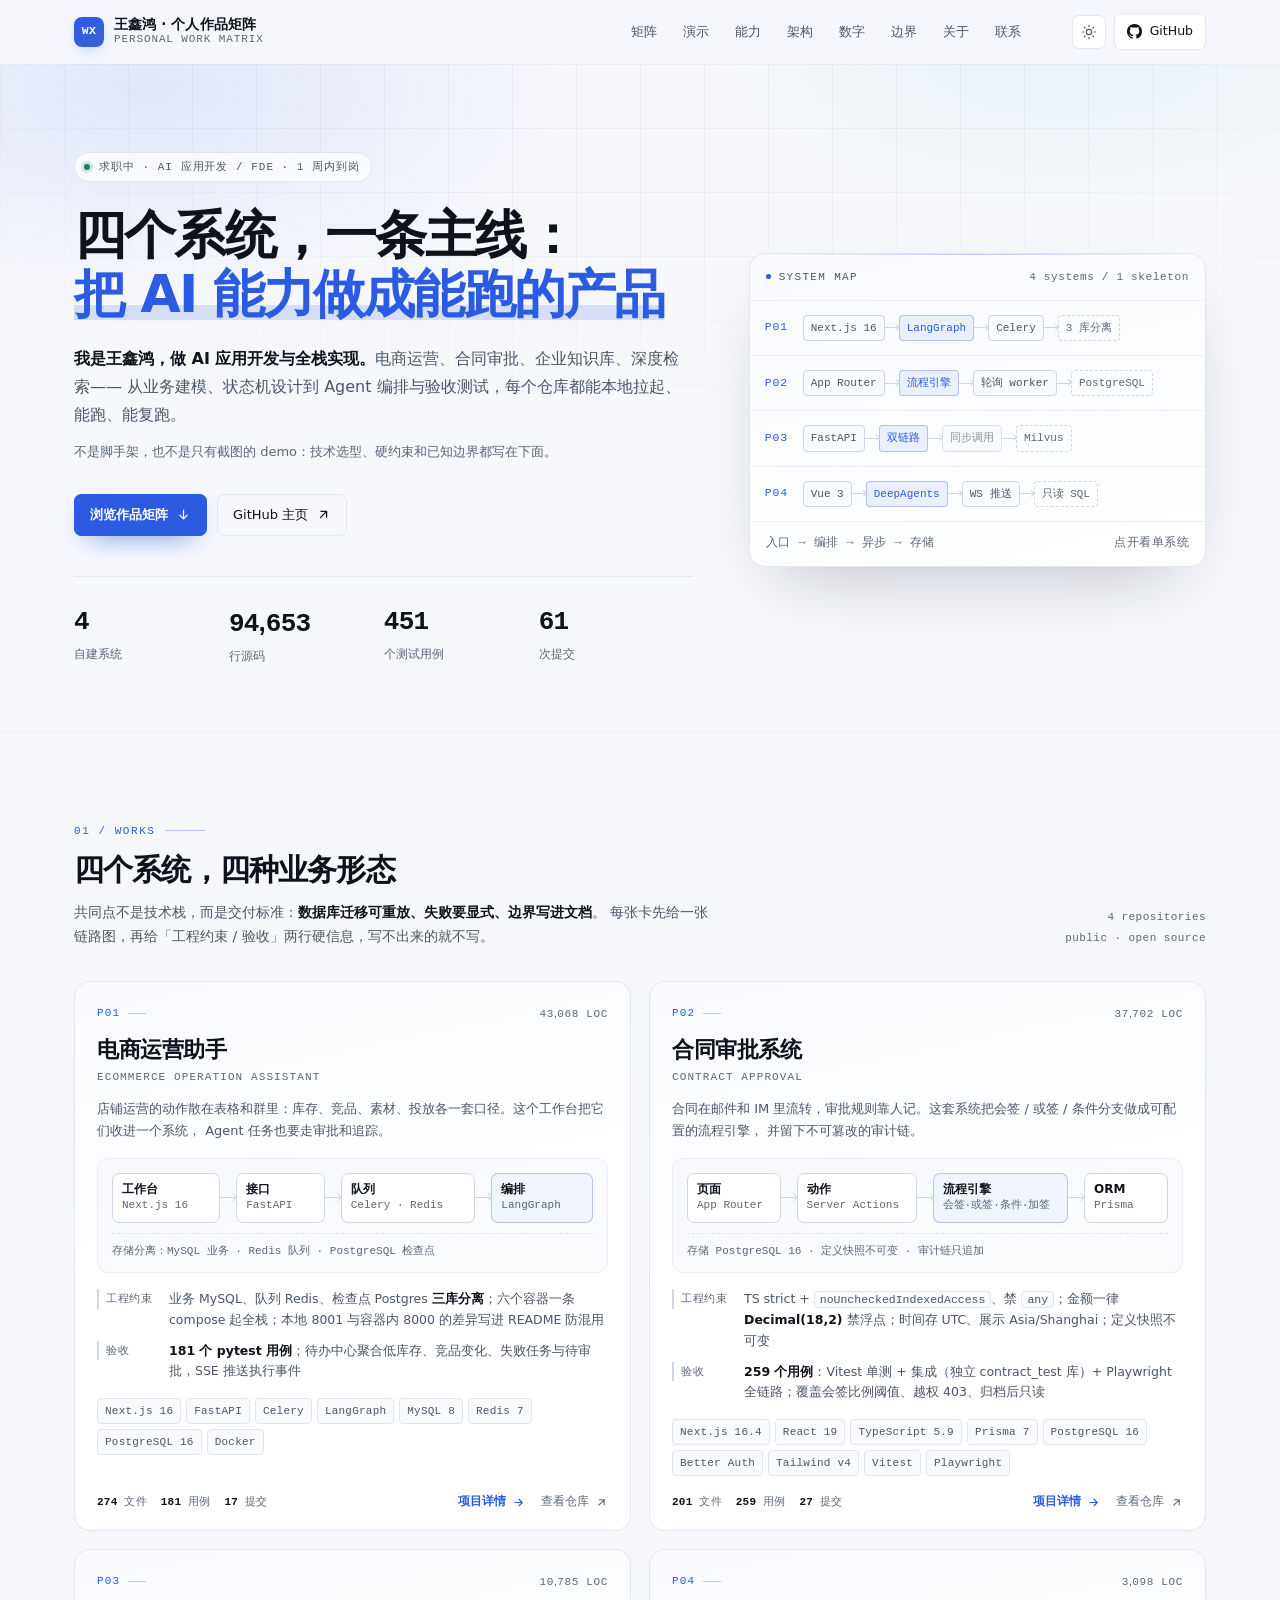
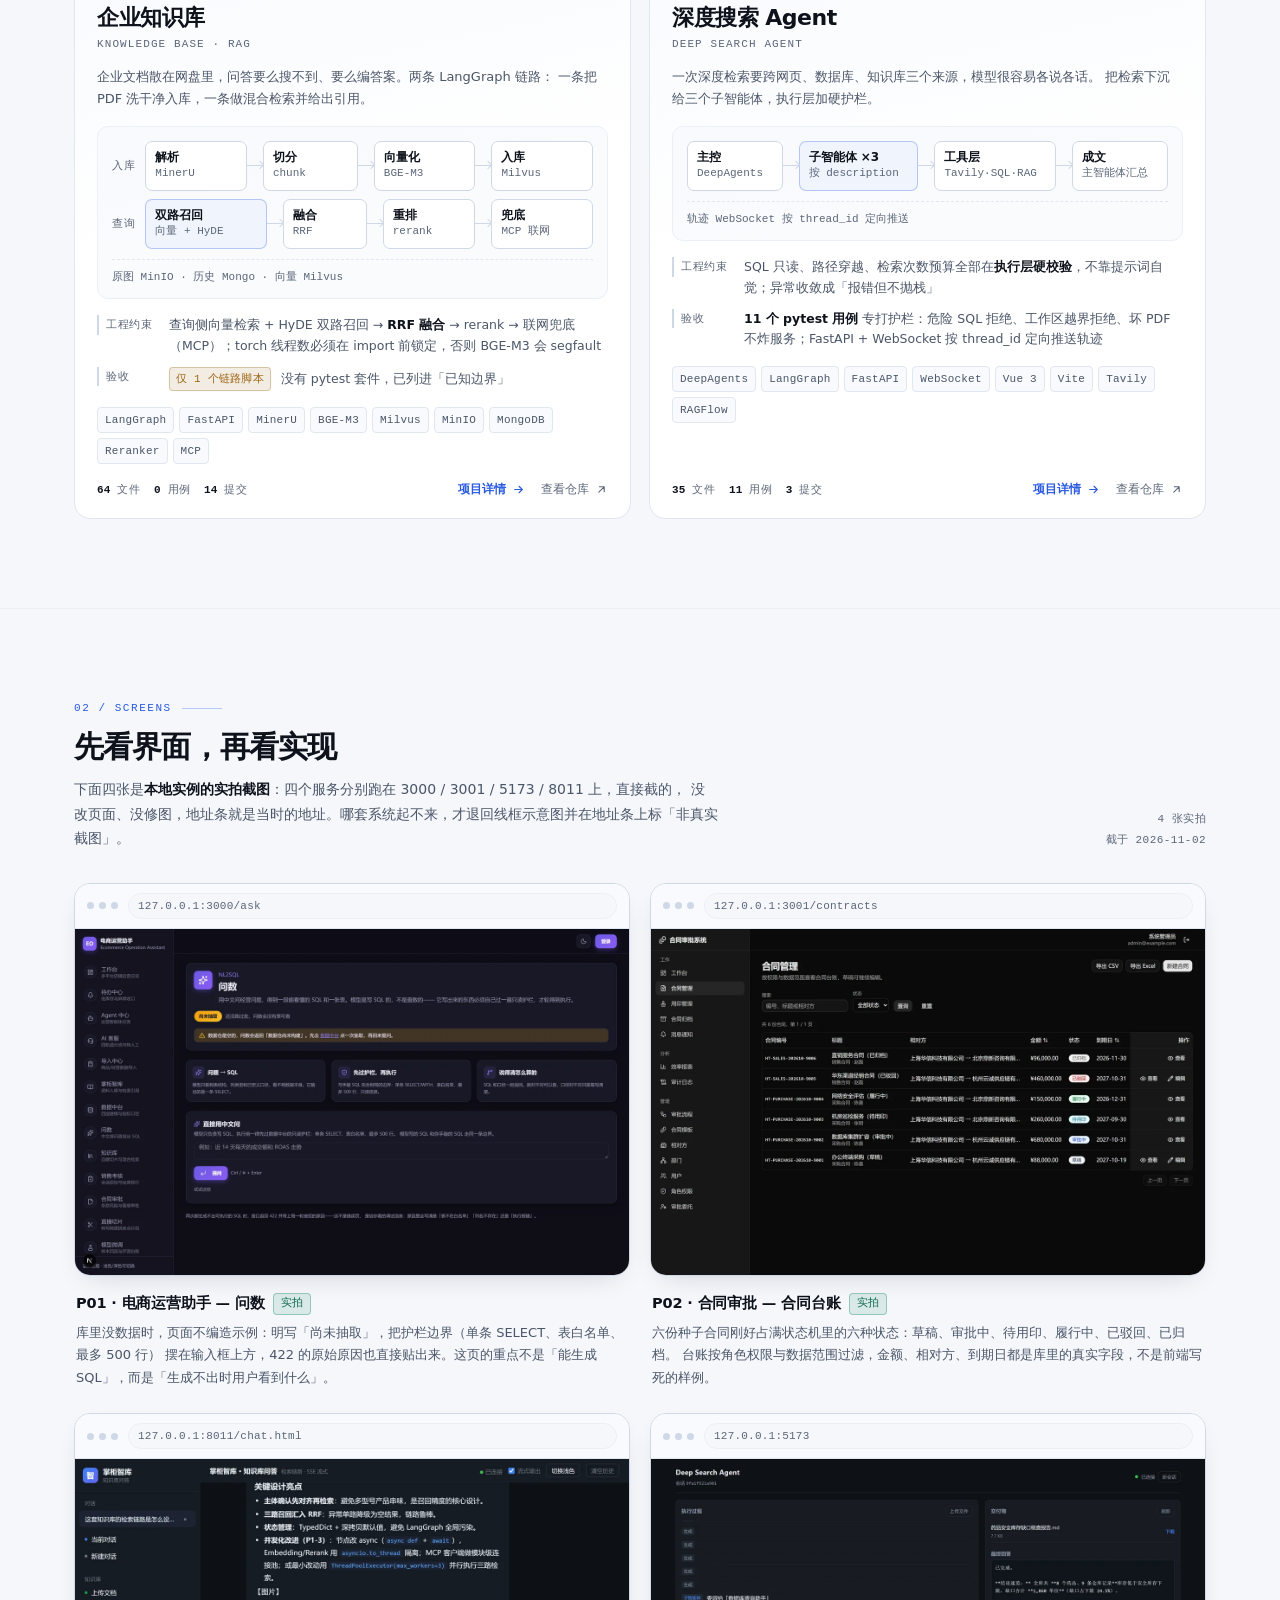
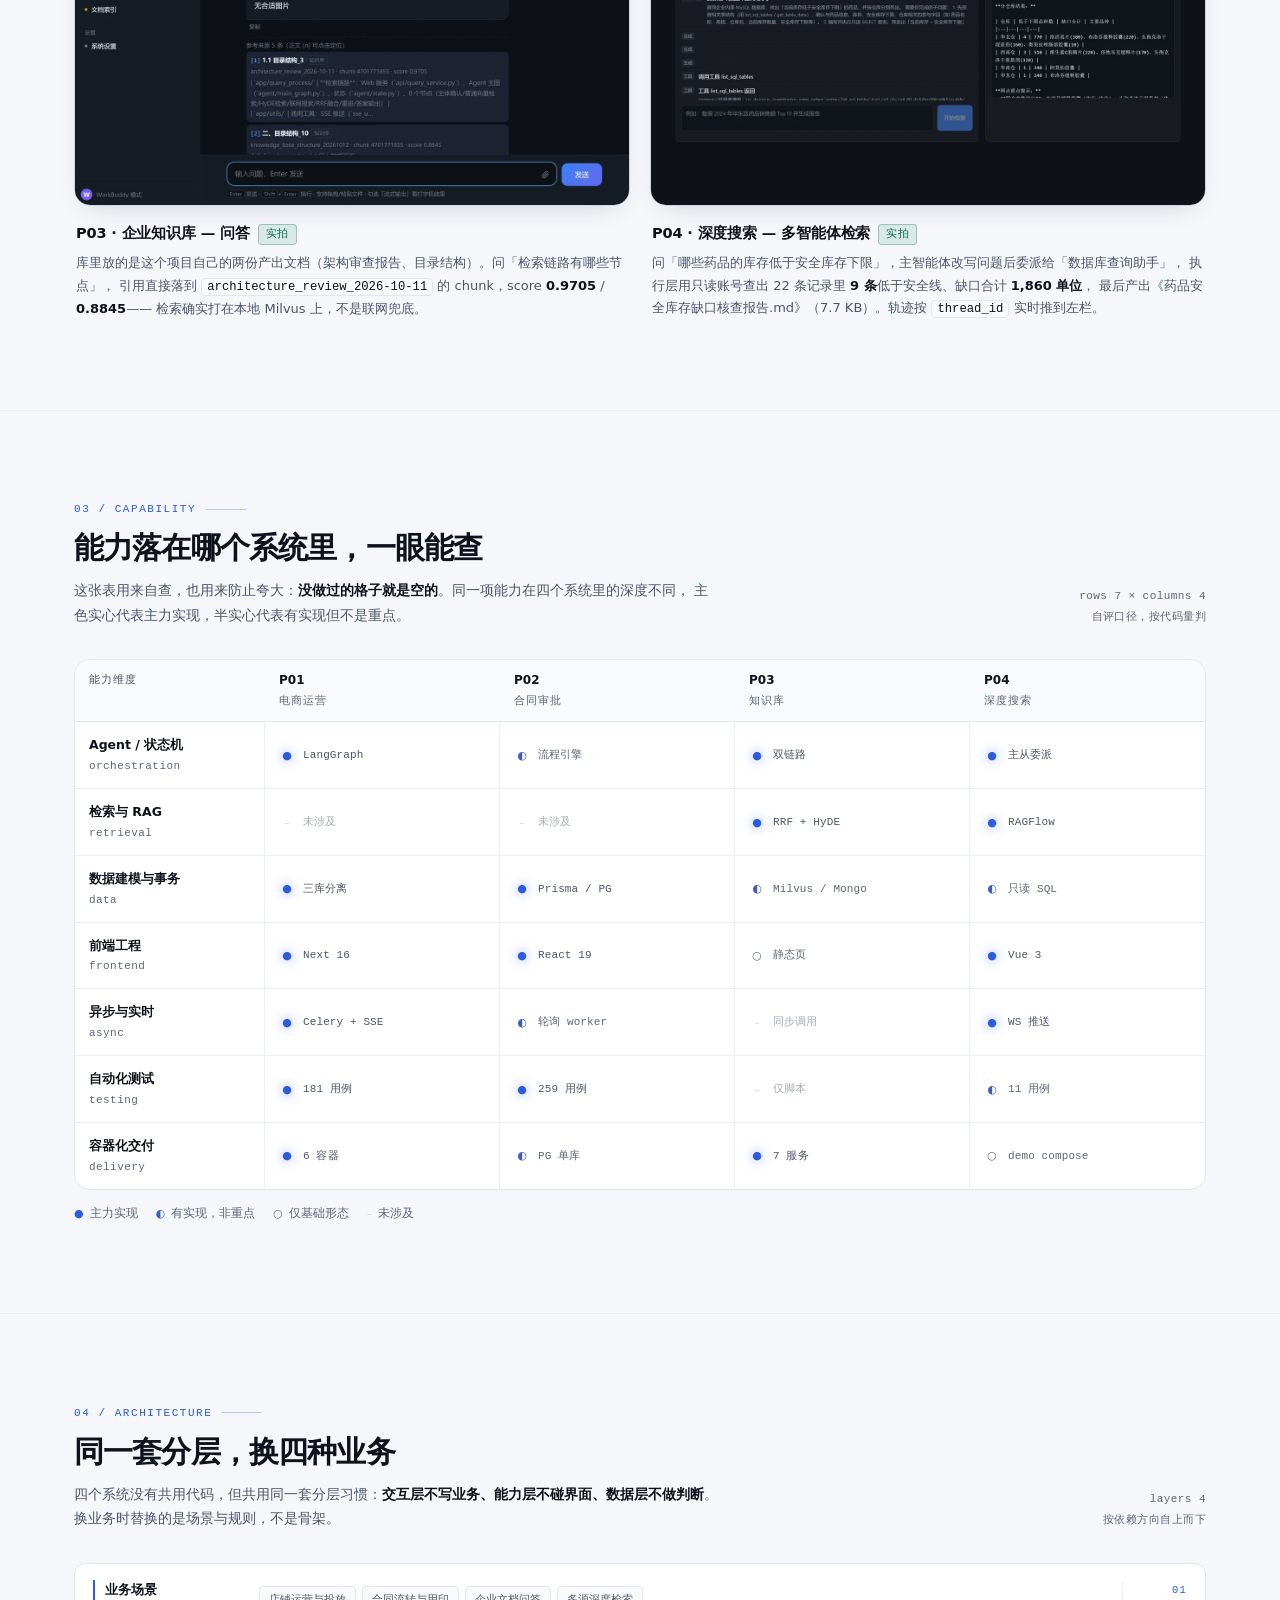
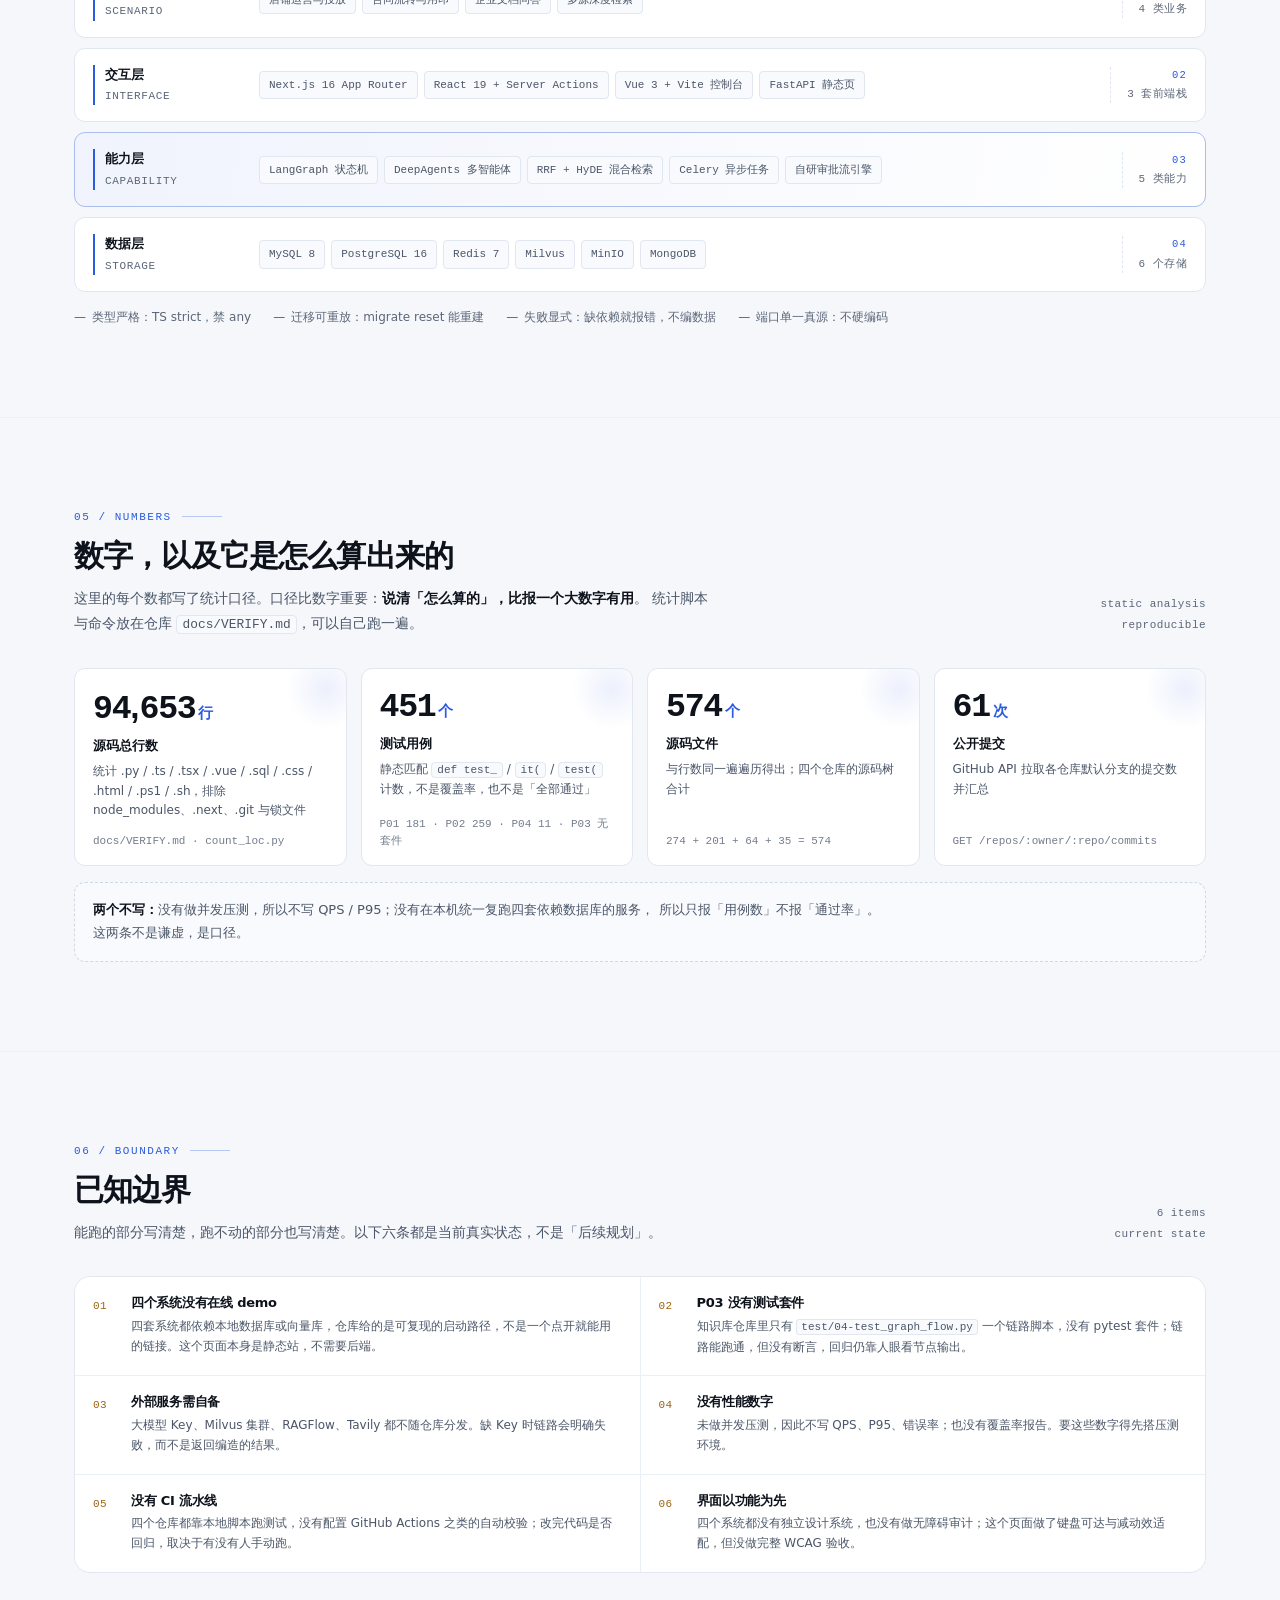
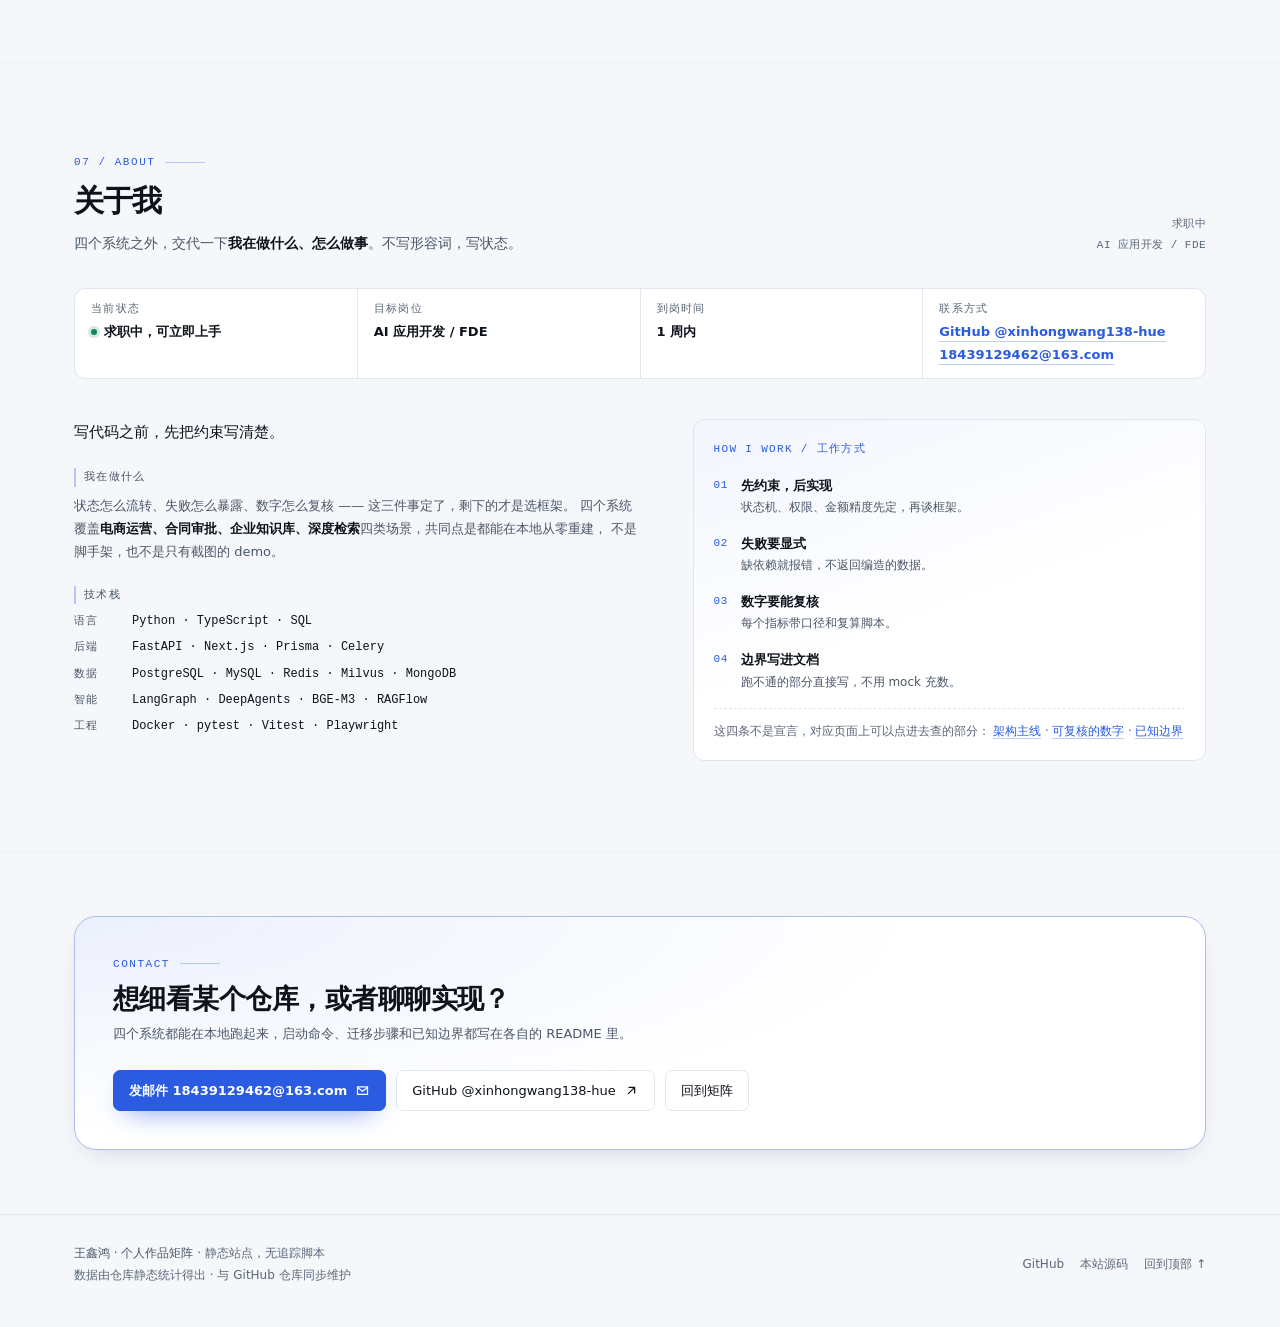
==== commit 4a3cb0ed: "feat: 新增四个项目详情页，首页项目卡可跳转 用户要求「跳转到项目展示页」——指向独立的新页面，不是页内锚点。 每个系统现在有一个可单独分享的详情页。  新增 projects/p01.html " ====
--- a/index.html
+++ b/index.html
@@ -260,10 +260,16 @@
             <div class="pcard__stats">
               <span><b>274</b> 文件</span><span><b>181</b> 用例</span><span><b>17</b> 提交</span>
             </div>
-            <a class="repo-link" href="https://github.com/xinhongwang138-hue/ecommerce-operation-assistant" target="_blank" rel="noopener">
-              查看仓库
-              <svg viewBox="0 0 24 24" fill="none" stroke="currentColor" stroke-width="2" aria-hidden="true"><path d="M7 17 17 7M8 7h9v9" stroke-linecap="round" stroke-linejoin="round"/></svg>
-            </a>
+            <div class="pcard__links">
+              <a class="repo-link repo-link--primary" href="projects/p01.html">
+                项目详情
+                <svg viewBox="0 0 24 24" fill="none" stroke="currentColor" stroke-width="2" aria-hidden="true"><path d="M5 12h14M13 6l6 6-6 6" stroke-linecap="round" stroke-linejoin="round"/></svg>
+              </a>
+              <a class="repo-link" href="https://github.com/xinhongwang138-hue/ecommerce-operation-assistant" target="_blank" rel="noopener">
+                查看仓库
+                <svg viewBox="0 0 24 24" fill="none" stroke="currentColor" stroke-width="2" aria-hidden="true"><path d="M7 17 17 7M8 7h9v9" stroke-linecap="round" stroke-linejoin="round"/></svg>
+              </a>
+            </div>
           </div>
         </article>
 
@@ -312,10 +318,16 @@
             <div class="pcard__stats">
               <span><b>201</b> 文件</span><span><b>259</b> 用例</span><span><b>27</b> 提交</span>
             </div>
-            <a class="repo-link" href="https://github.com/xinhongwang138-hue/contract-approval" target="_blank" rel="noopener">
-              查看仓库
-              <svg viewBox="0 0 24 24" fill="none" stroke="currentColor" stroke-width="2" aria-hidden="true"><path d="M7 17 17 7M8 7h9v9" stroke-linecap="round" stroke-linejoin="round"/></svg>
-            </a>
+            <div class="pcard__links">
+              <a class="repo-link repo-link--primary" href="projects/p02.html">
+                项目详情
+                <svg viewBox="0 0 24 24" fill="none" stroke="currentColor" stroke-width="2" aria-hidden="true"><path d="M5 12h14M13 6l6 6-6 6" stroke-linecap="round" stroke-linejoin="round"/></svg>
+              </a>
+              <a class="repo-link" href="https://github.com/xinhongwang138-hue/contract-approval" target="_blank" rel="noopener">
+                查看仓库
+                <svg viewBox="0 0 24 24" fill="none" stroke="currentColor" stroke-width="2" aria-hidden="true"><path d="M7 17 17 7M8 7h9v9" stroke-linecap="round" stroke-linejoin="round"/></svg>
+              </a>
+            </div>
           </div>
         </article>
 
@@ -379,10 +391,16 @@
             <div class="pcard__stats">
               <span><b>64</b> 文件</span><span><b>0</b> 用例</span><span><b>14</b> 提交</span>
             </div>
-            <a class="repo-link" href="https://github.com/xinhongwang138-hue/knowledge_base" target="_blank" rel="noopener">
-              查看仓库
-              <svg viewBox="0 0 24 24" fill="none" stroke="currentColor" stroke-width="2" aria-hidden="true"><path d="M7 17 17 7M8 7h9v9" stroke-linecap="round" stroke-linejoin="round"/></svg>
-            </a>
+            <div class="pcard__links">
+              <a class="repo-link repo-link--primary" href="projects/p03.html">
+                项目详情
+                <svg viewBox="0 0 24 24" fill="none" stroke="currentColor" stroke-width="2" aria-hidden="true"><path d="M5 12h14M13 6l6 6-6 6" stroke-linecap="round" stroke-linejoin="round"/></svg>
+              </a>
+              <a class="repo-link" href="https://github.com/xinhongwang138-hue/knowledge_base" target="_blank" rel="noopener">
+                查看仓库
+                <svg viewBox="0 0 24 24" fill="none" stroke="currentColor" stroke-width="2" aria-hidden="true"><path d="M7 17 17 7M8 7h9v9" stroke-linecap="round" stroke-linejoin="round"/></svg>
+              </a>
+            </div>
           </div>
         </article>
 
@@ -431,10 +449,16 @@
             <div class="pcard__stats">
               <span><b>35</b> 文件</span><span><b>11</b> 用例</span><span><b>3</b> 提交</span>
             </div>
-            <a class="repo-link" href="https://github.com/xinhongwang138-hue/deep-search-agent" target="_blank" rel="noopener">
-              查看仓库
-              <svg viewBox="0 0 24 24" fill="none" stroke="currentColor" stroke-width="2" aria-hidden="true"><path d="M7 17 17 7M8 7h9v9" stroke-linecap="round" stroke-linejoin="round"/></svg>
-            </a>
+            <div class="pcard__links">
+              <a class="repo-link repo-link--primary" href="projects/p04.html">
+                项目详情
+                <svg viewBox="0 0 24 24" fill="none" stroke="currentColor" stroke-width="2" aria-hidden="true"><path d="M5 12h14M13 6l6 6-6 6" stroke-linecap="round" stroke-linejoin="round"/></svg>
+              </a>
+              <a class="repo-link" href="https://github.com/xinhongwang138-hue/deep-search-agent" target="_blank" rel="noopener">
+                查看仓库
+                <svg viewBox="0 0 24 24" fill="none" stroke="currentColor" stroke-width="2" aria-hidden="true"><path d="M7 17 17 7M8 7h9v9" stroke-linecap="round" stroke-linejoin="round"/></svg>
+              </a>
+            </div>
           </div>
         </article>
       </div>
--- a/assets/css/app.css
+++ b/assets/css/app.css
@@ -1033,13 +1033,41 @@
   font-weight: 600;
 }
 
+.pcard__links {
+  display: flex;
+  align-items: center;
+  gap: 16px;
+  flex-wrap: wrap;
+}
+
 .repo-link {
   display: inline-flex;
   align-items: center;
   gap: 6px;
   font-size: 12px;
+  color: var(--ink3);
+  white-space: nowrap;
+  transition: color var(--dur) var(--ease);
+}
+
+.repo-link:hover {
+  color: var(--brand-hover);
+}
+
+/* 「项目详情」是站内主路径，比外链更强调一档 */
+.repo-link--primary {
   color: var(--brand);
-  white-space: nowrap;
+  font-weight: 600;
+}
+
+.repo-link--primary svg {
+  width: 13px;
+  height: 13px;
+  transition: transform var(--dur) var(--ease);
+}
+
+.repo-link--primary:hover svg {
+  transform: translateX(2px);
 }
 
 .repo-link svg {
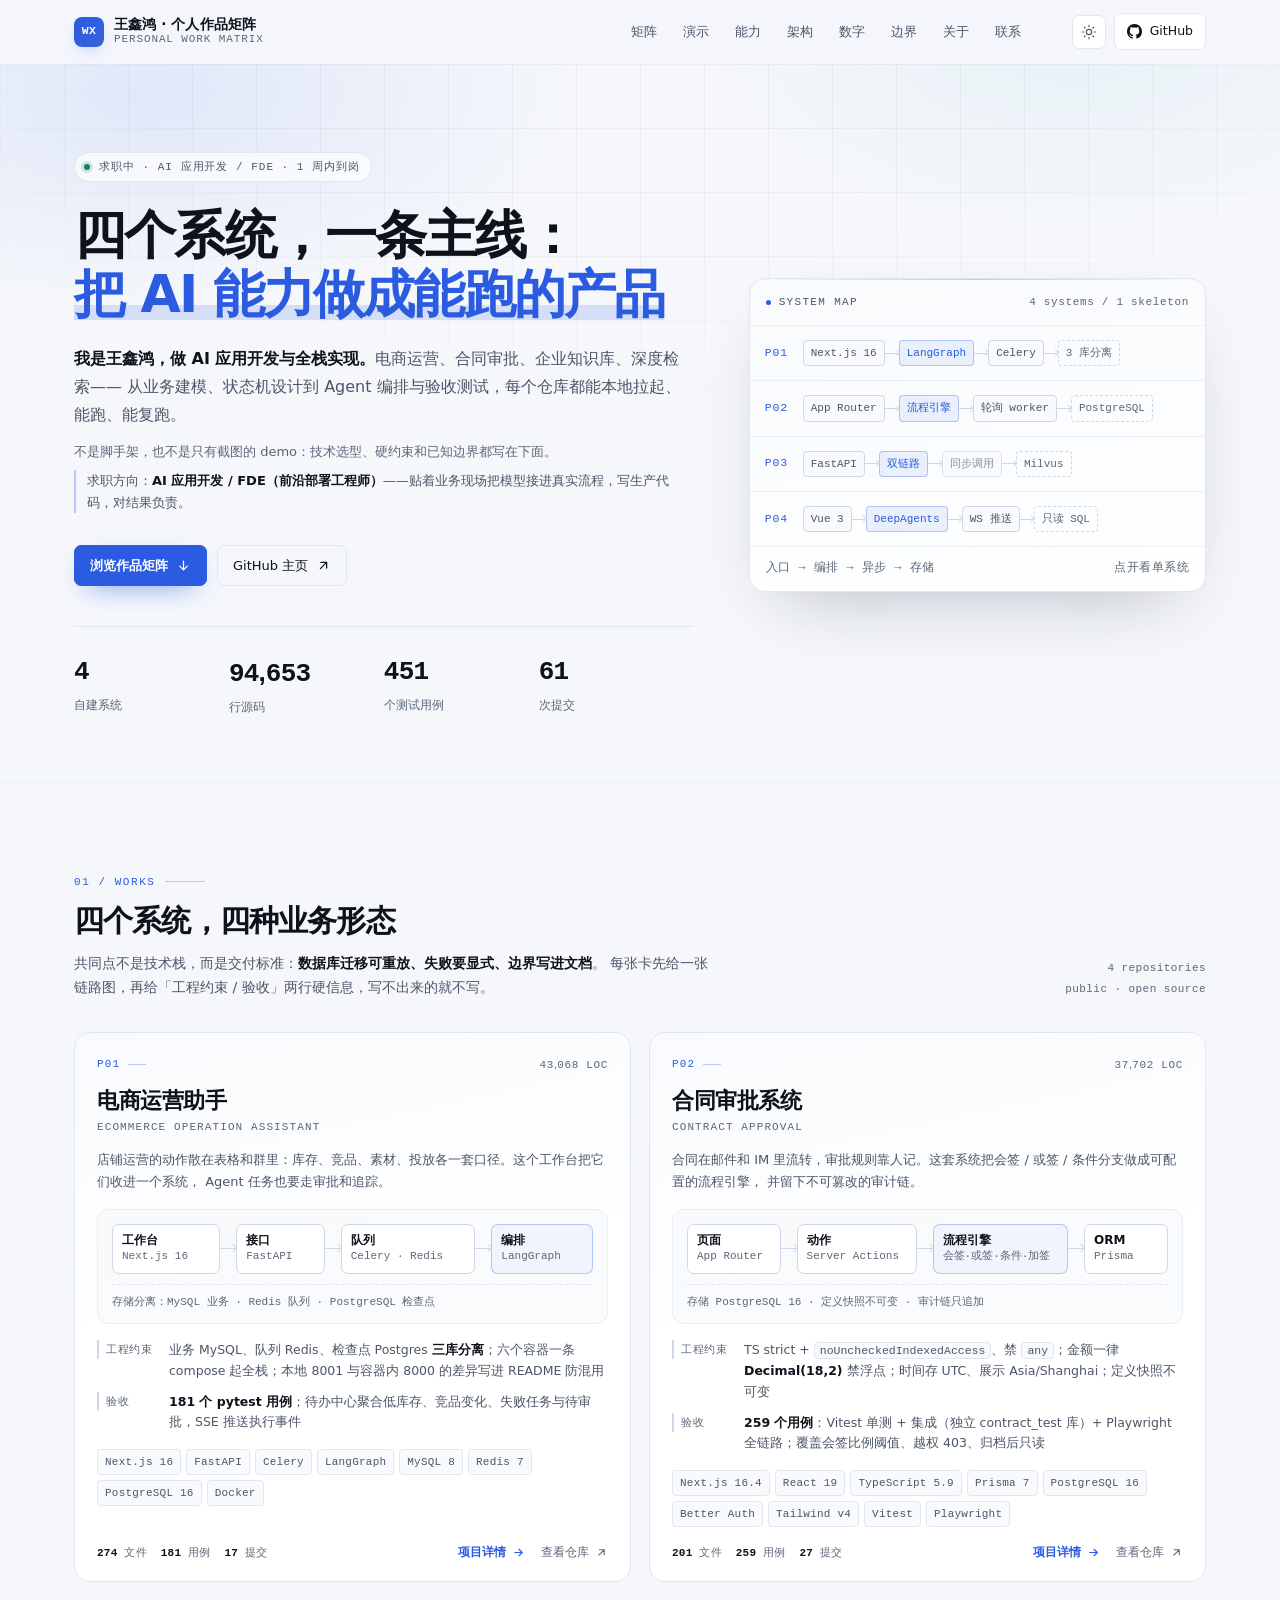
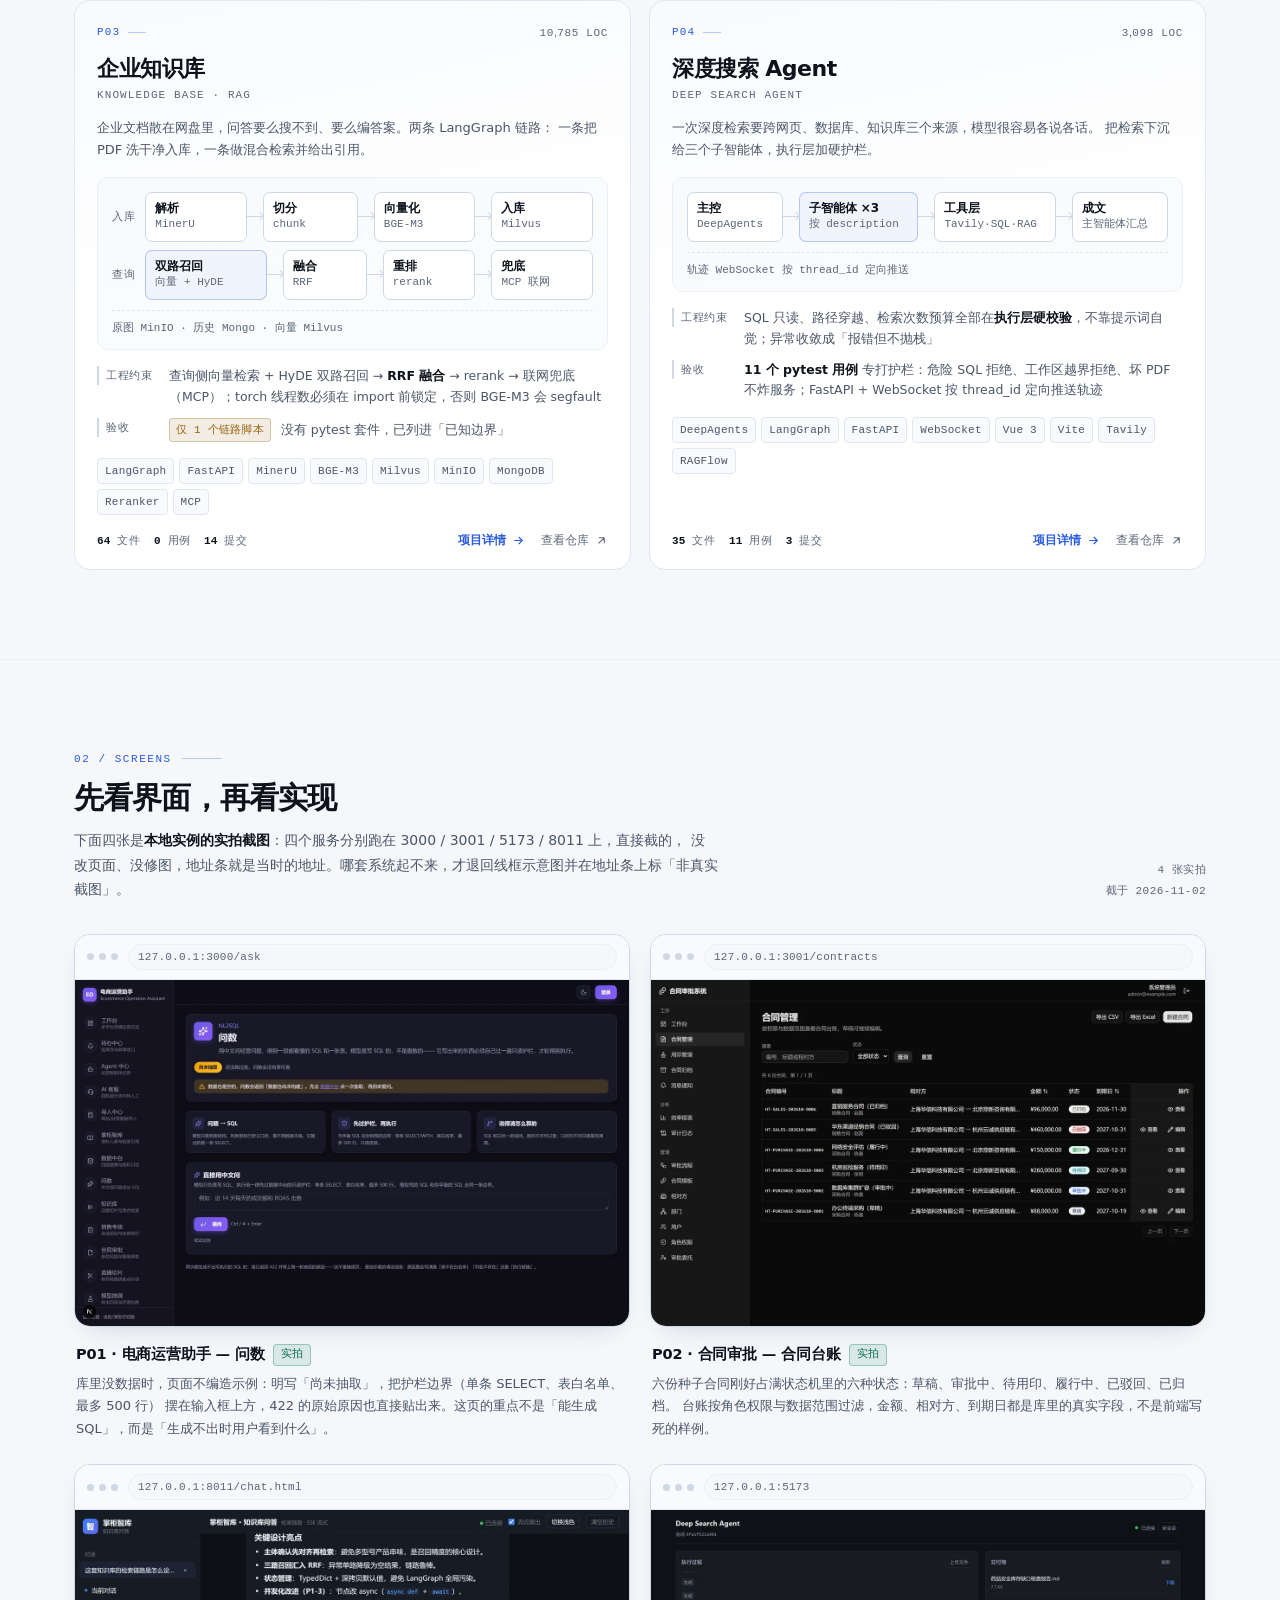
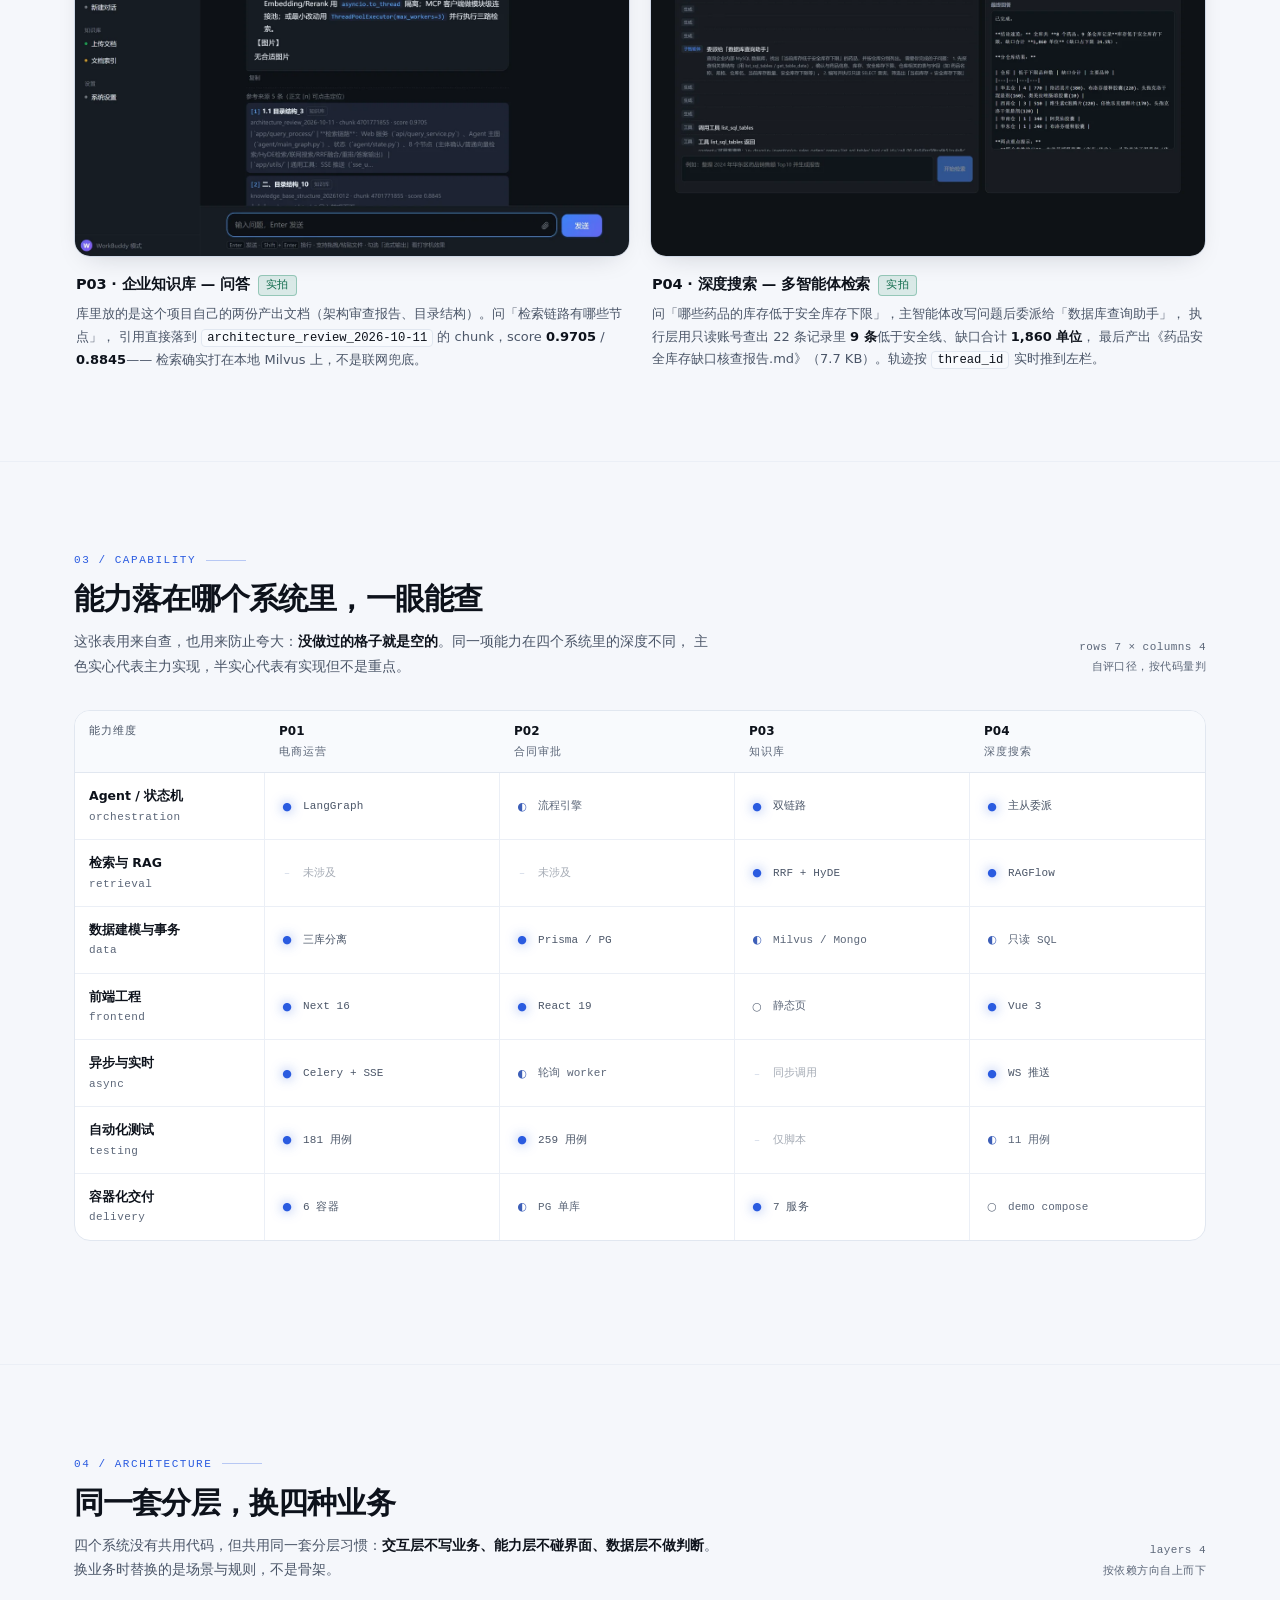
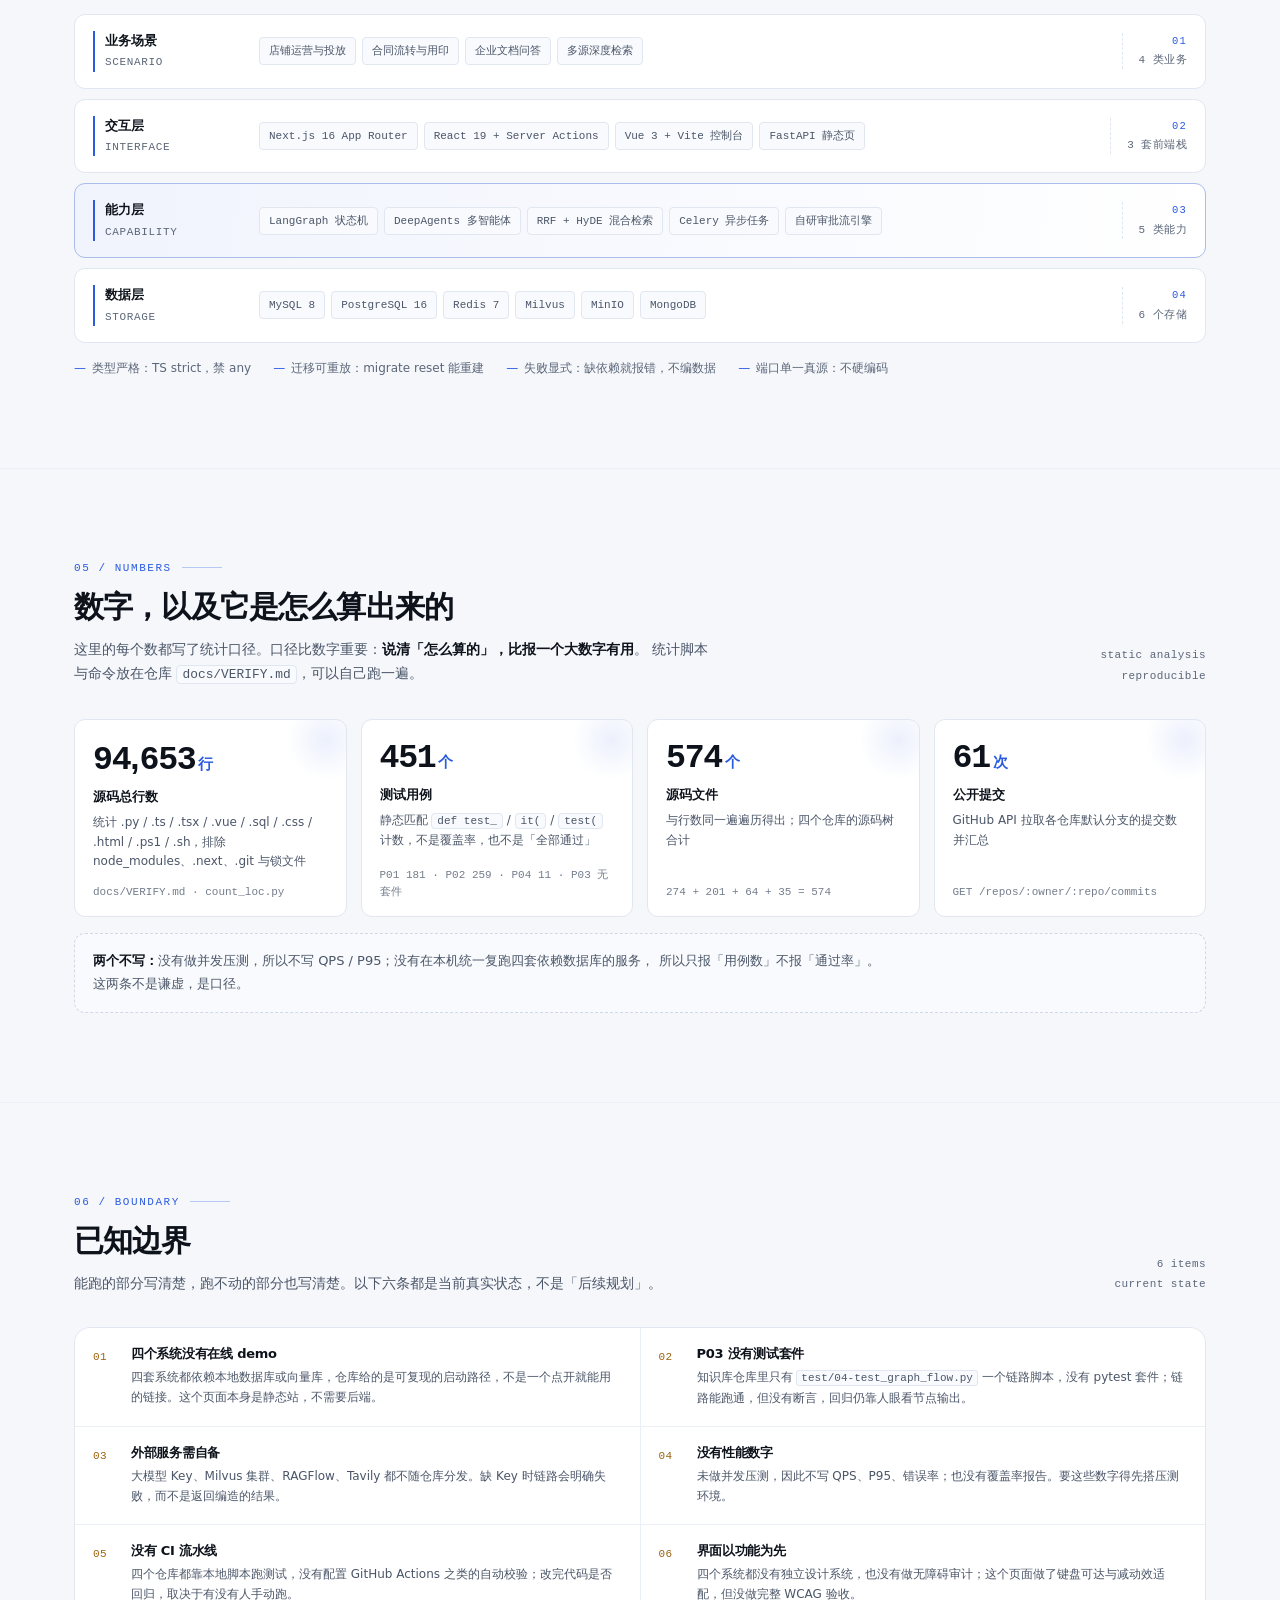
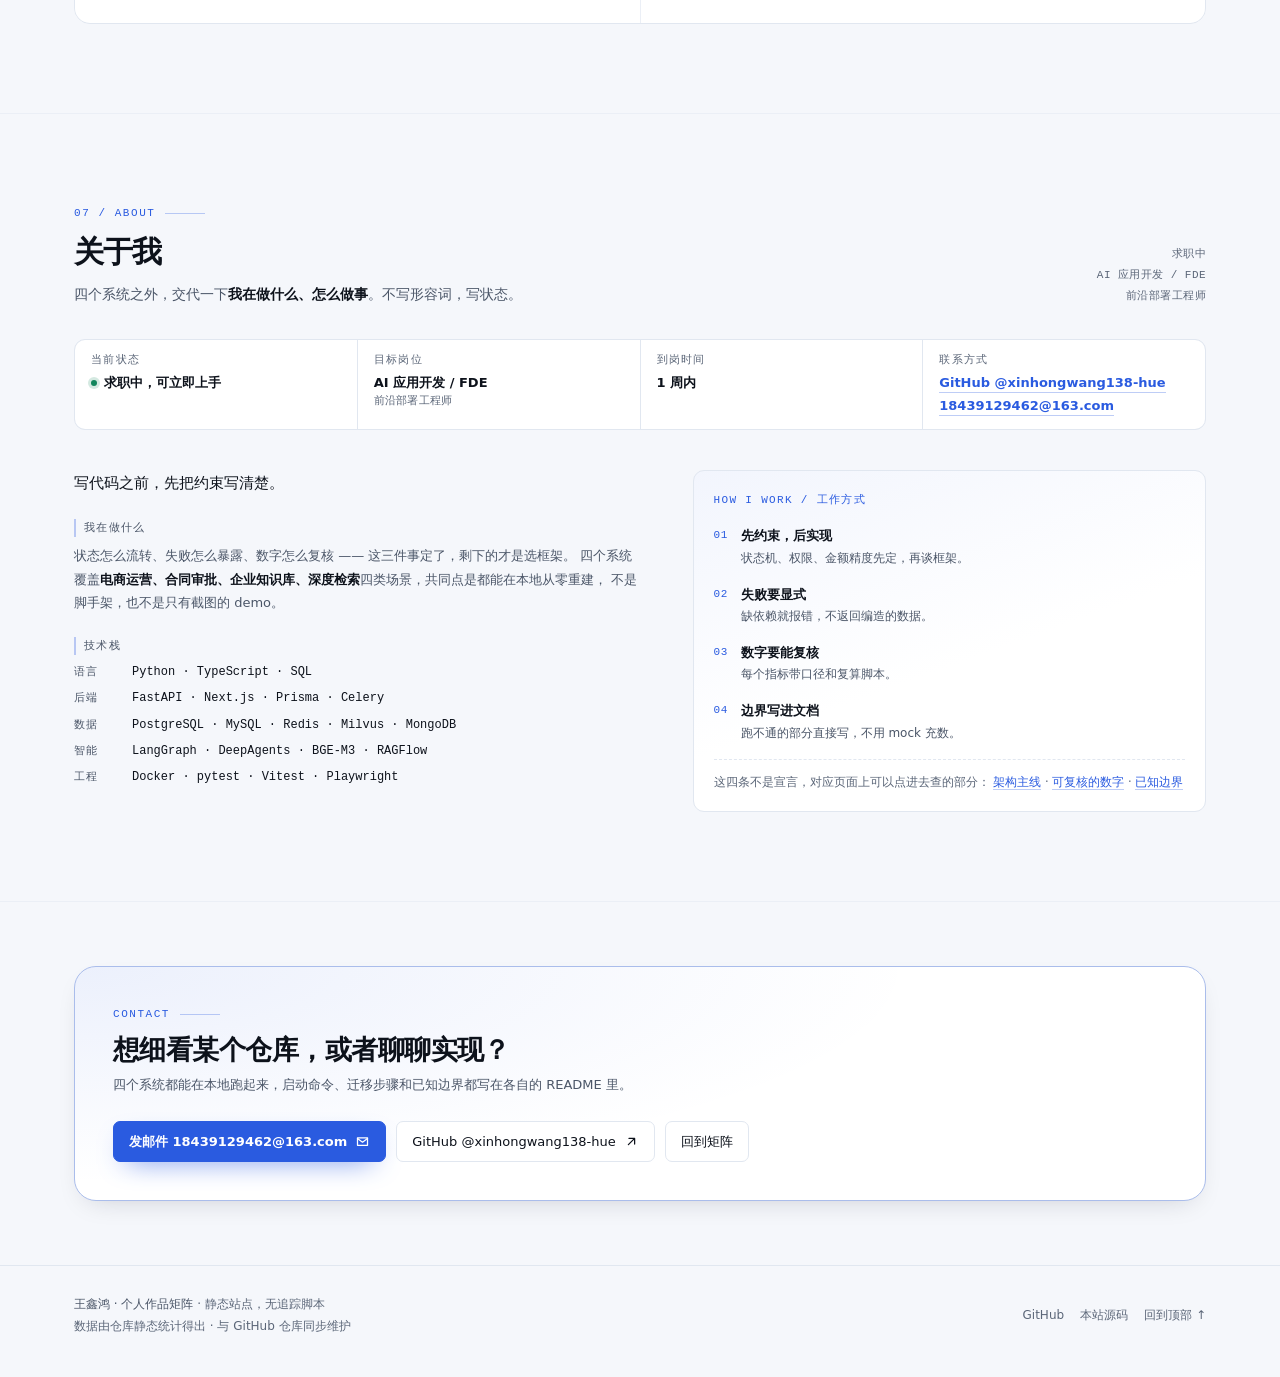
==== commit b1a900ba: "feat: FDE 补充中文全称「前沿部署工程师」" ====
--- a/index.html
+++ b/index.html
@@ -42,7 +42,7 @@
   "name": "王鑫鸿",
   "url": "https://xinhongwang138-hue.github.io/WangXinhong-Personal-Work-Matrix/",
   "sameAs": ["https://github.com/xinhongwang138-hue"],
-  "jobTitle": "AI 应用开发 / 全栈工程",
+  "jobTitle": "AI 应用开发 / FDE（前沿部署工程师）",
   "knowsAbout": ["Agent 编排", "RAG 检索", "FastAPI", "Next.js", "LangGraph", "PostgreSQL"]
 }
 </script>
@@ -113,7 +113,12 @@
           <strong>我是王鑫鸿，做 AI 应用开发与全栈实现。</strong>电商运营、合同审批、企业知识库、深度检索——
           从业务建模、状态机设计到 Agent 编排与验收测试，每个仓库都能本地拉起、能跑、能复跑。
         </p>
-        <p class="hero__note">不是脚手架，也不是只有截图的 demo：技术选型、硬约束和已知边界都写在下面。</p>
+        <p class="hero__note">
+          不是脚手架，也不是只有截图的 demo：技术选型、硬约束和已知边界都写在下面。
+        </p>
+        <p class="hero__note hero__note--role">
+          求职方向：<b>AI 应用开发 / FDE（前沿部署工程师）</b>——贴着业务现场把模型接进真实流程，写生产代码，对结果负责。
+        </p>
 
         <div class="hero__ctas">
           <a class="btn btn--primary" href="#matrix">
@@ -863,7 +868,7 @@
           <p>四个系统之外，交代一下<b>我在做什么、怎么做事</b>。不写形容词，写状态。</p>
         </div>
         <div class="sec-head__aside">
-          求职中<br>AI 应用开发 / FDE
+          求职中<br>AI 应用开发 / FDE<br>前沿部署工程师
         </div>
       </div>
 
@@ -874,7 +879,7 @@
         </li>
         <li class="hiring__item">
           <span class="hiring__k">目标岗位</span>
-          <span class="hiring__v">AI 应用开发 / FDE</span>
+          <span class="hiring__v hiring__v--role">AI 应用开发 / FDE<span class="hiring__cn">前沿部署工程师</span></span>
         </li>
         <li class="hiring__item">
           <span class="hiring__k">到岗时间</span>
--- a/assets/css/app.css
+++ b/assets/css/app.css
@@ -464,6 +464,19 @@
   color: var(--ink3);
 }
 
+/* 求职方向说明：FDE 缩写后补中文全称，避免招聘方看不懂缩写 */
+.hero__note--role {
+  margin-top: var(--sp-2);
+  padding-left: 11px;
+  border-left: 2px solid var(--brand-line);
+  color: var(--ink2);
+}
+
+.hero__note--role b {
+  color: var(--ink1);
+  font-weight: 600;
+}
+
 .hero__ctas {
   display: flex;
   flex-wrap: wrap;
@@ -1692,6 +1705,26 @@
   font-weight: 600;
   color: var(--ink1);
   line-height: 1.4;
+}
+
+/* 缩写后的中文全称，另起一行，弱化但可读。
+   .hiring__v 默认是 flex row，宽度被内容决定；这里改成纵向，
+   让中文全称自然落到第二行，而不是把英文行挤窄。 */
+.hiring__cn {
+  display: block;
+  margin-top: 2px;
+  font-family: var(--font-mono);
+  font-size: 11px;
+  font-weight: 400;
+  color: var(--ink3);
+  letter-spacing: 0.02em;
+}
+
+/* 含中文全称的目标岗位格：整体纵向排列 */
+.hiring__v--role {
+  flex-direction: column;
+  align-items: flex-start;
+  gap: 0;
 }
 
 .hiring__v a {
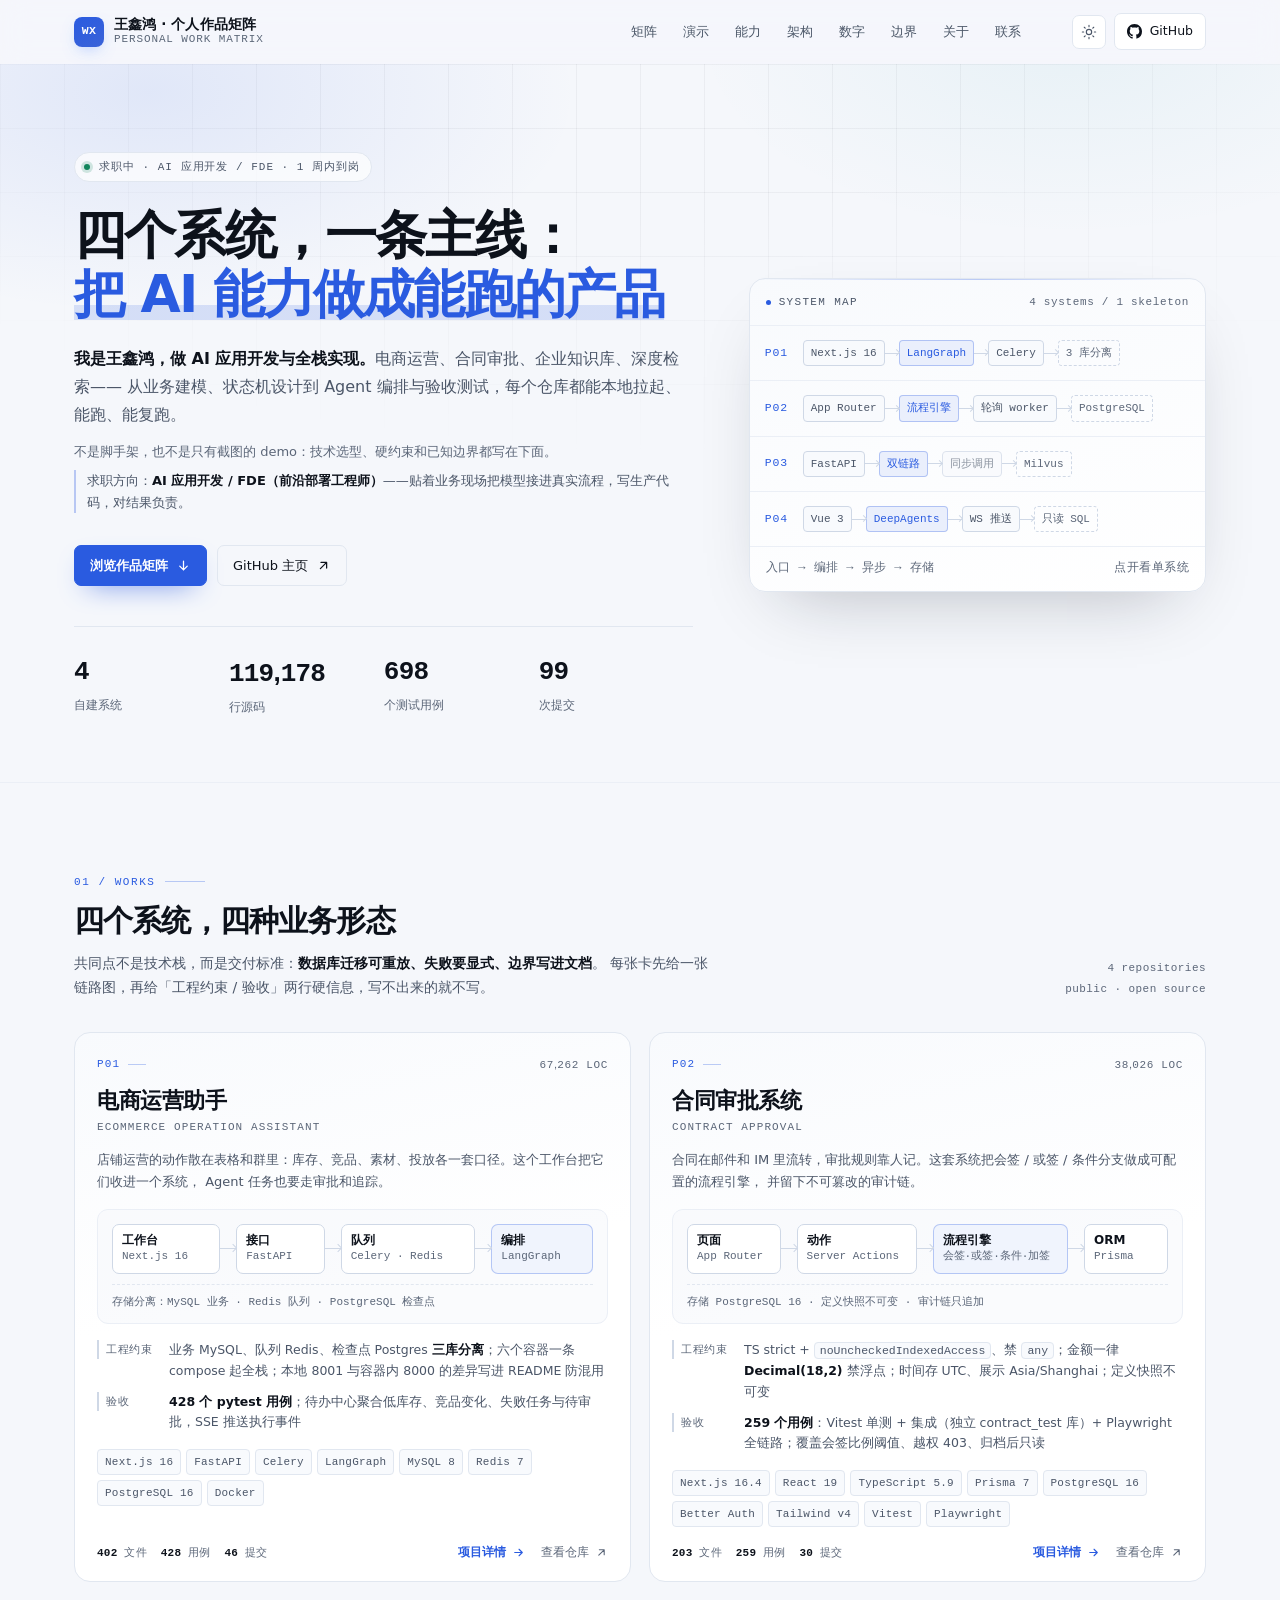
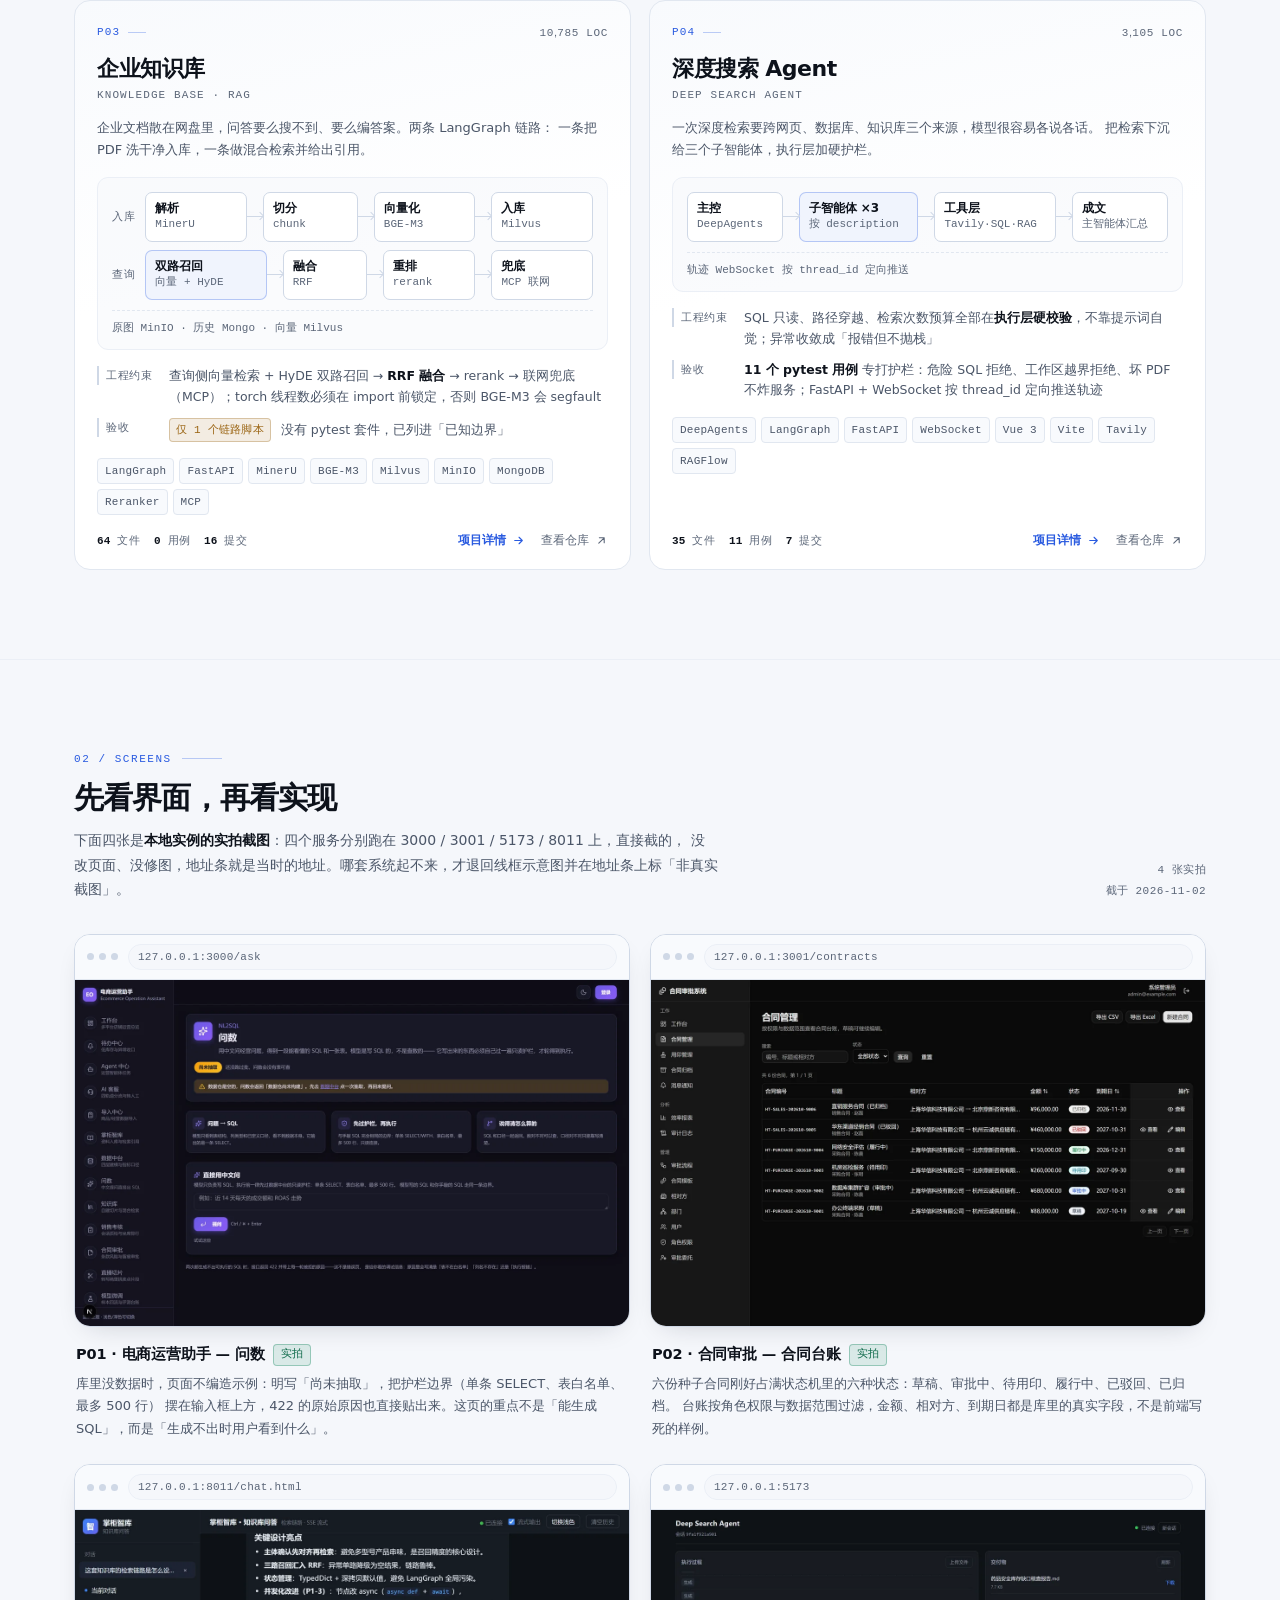
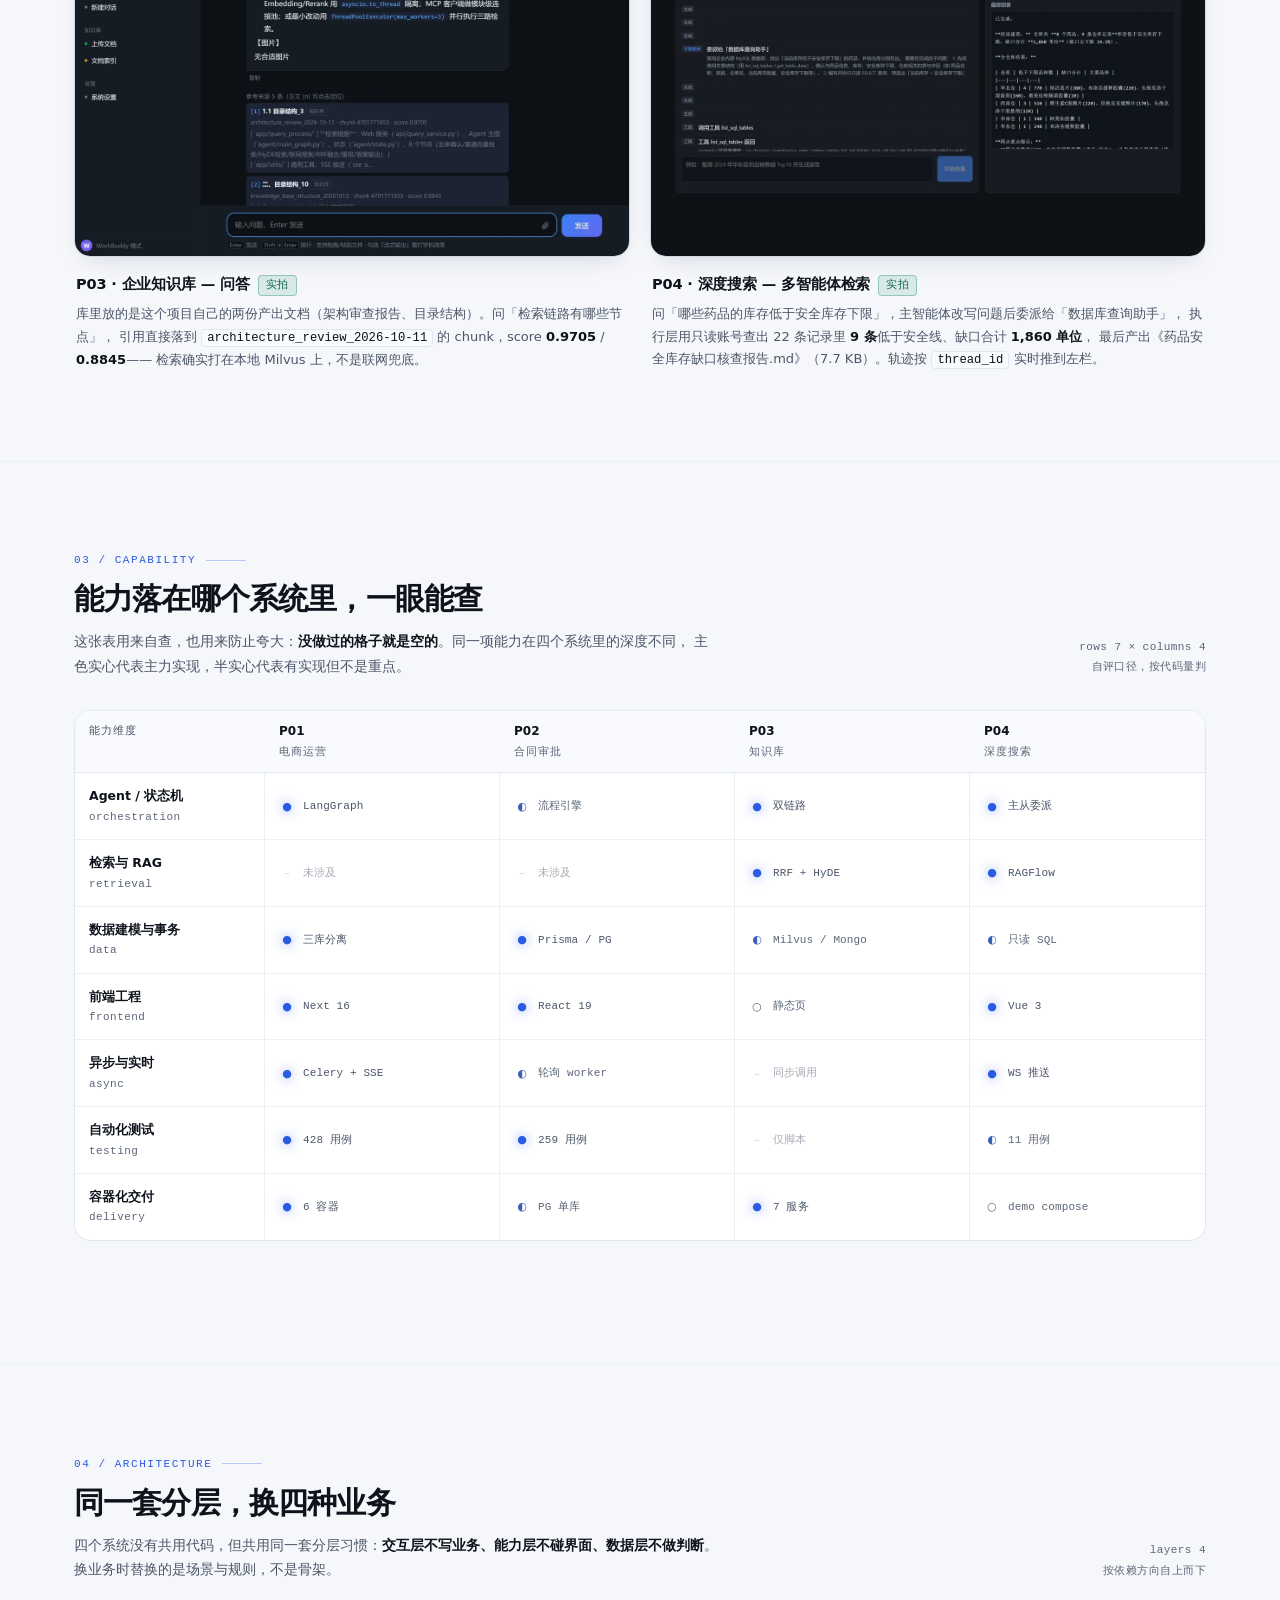
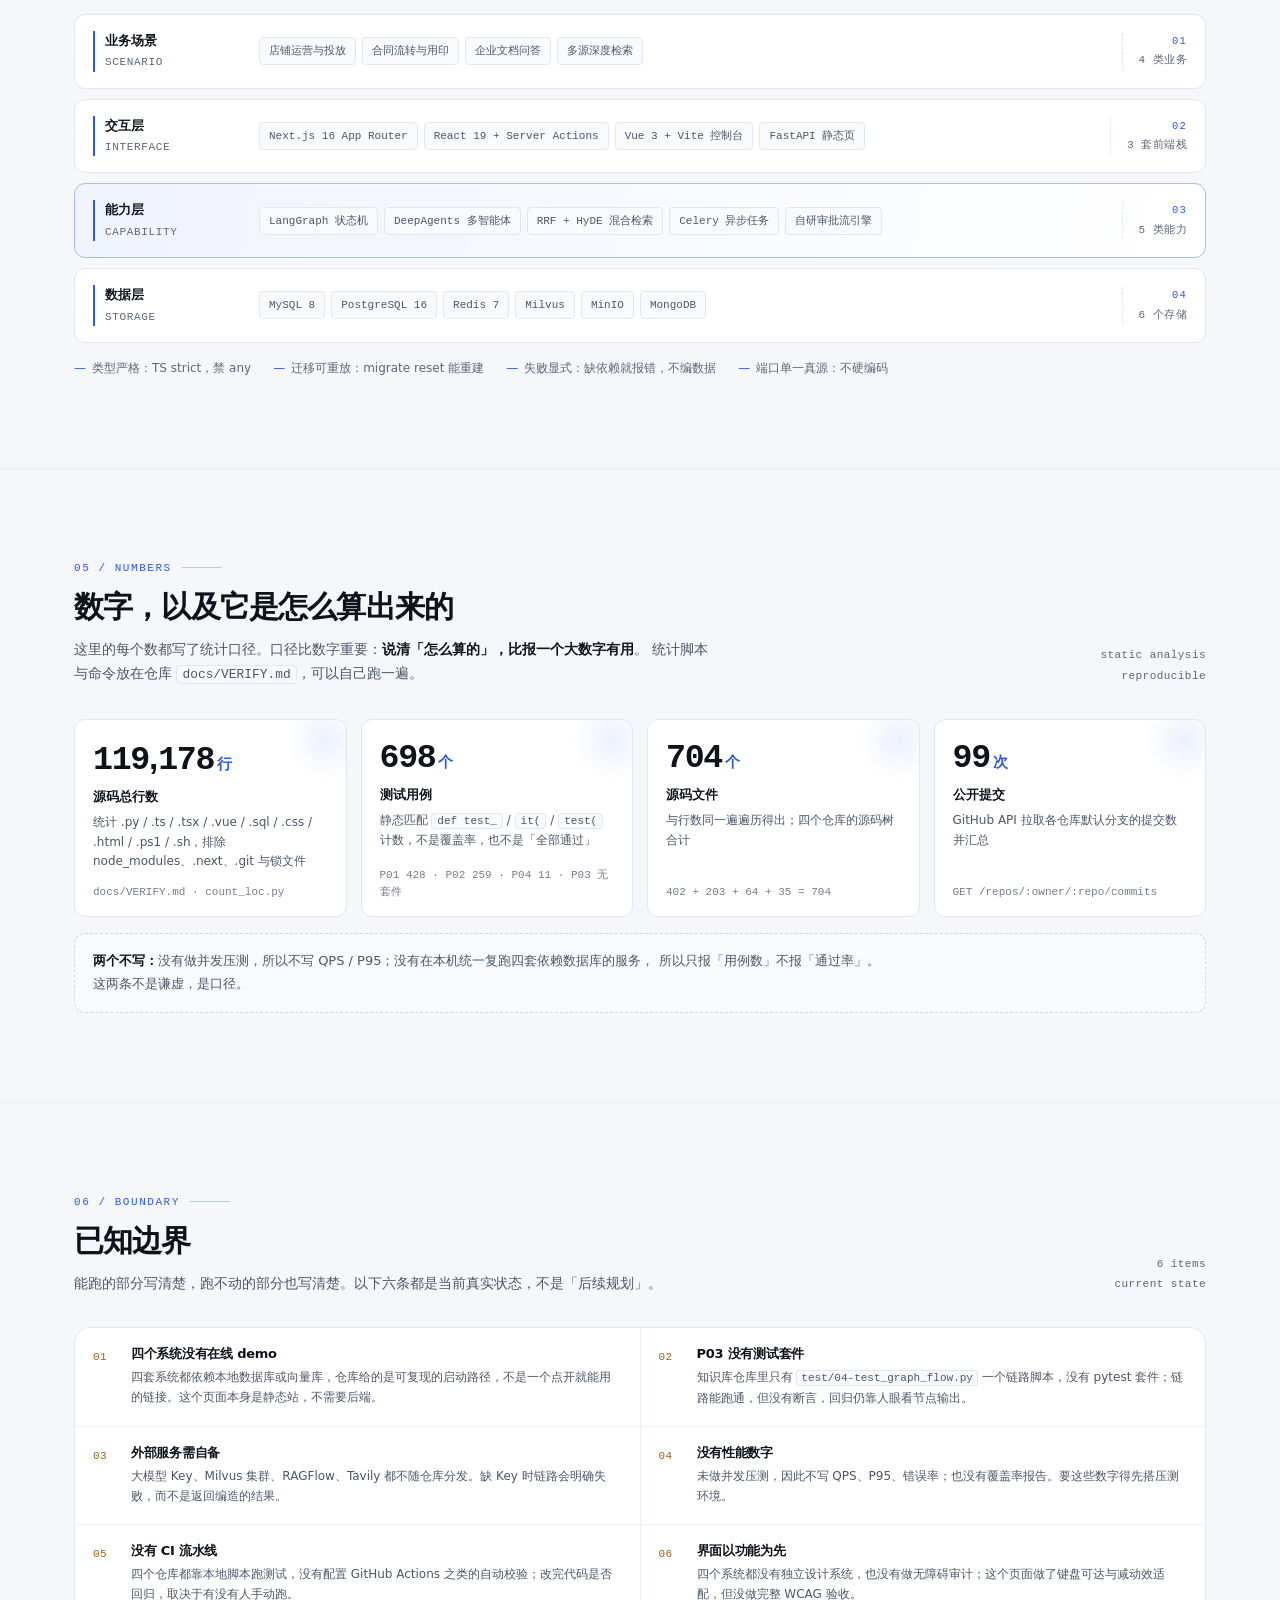
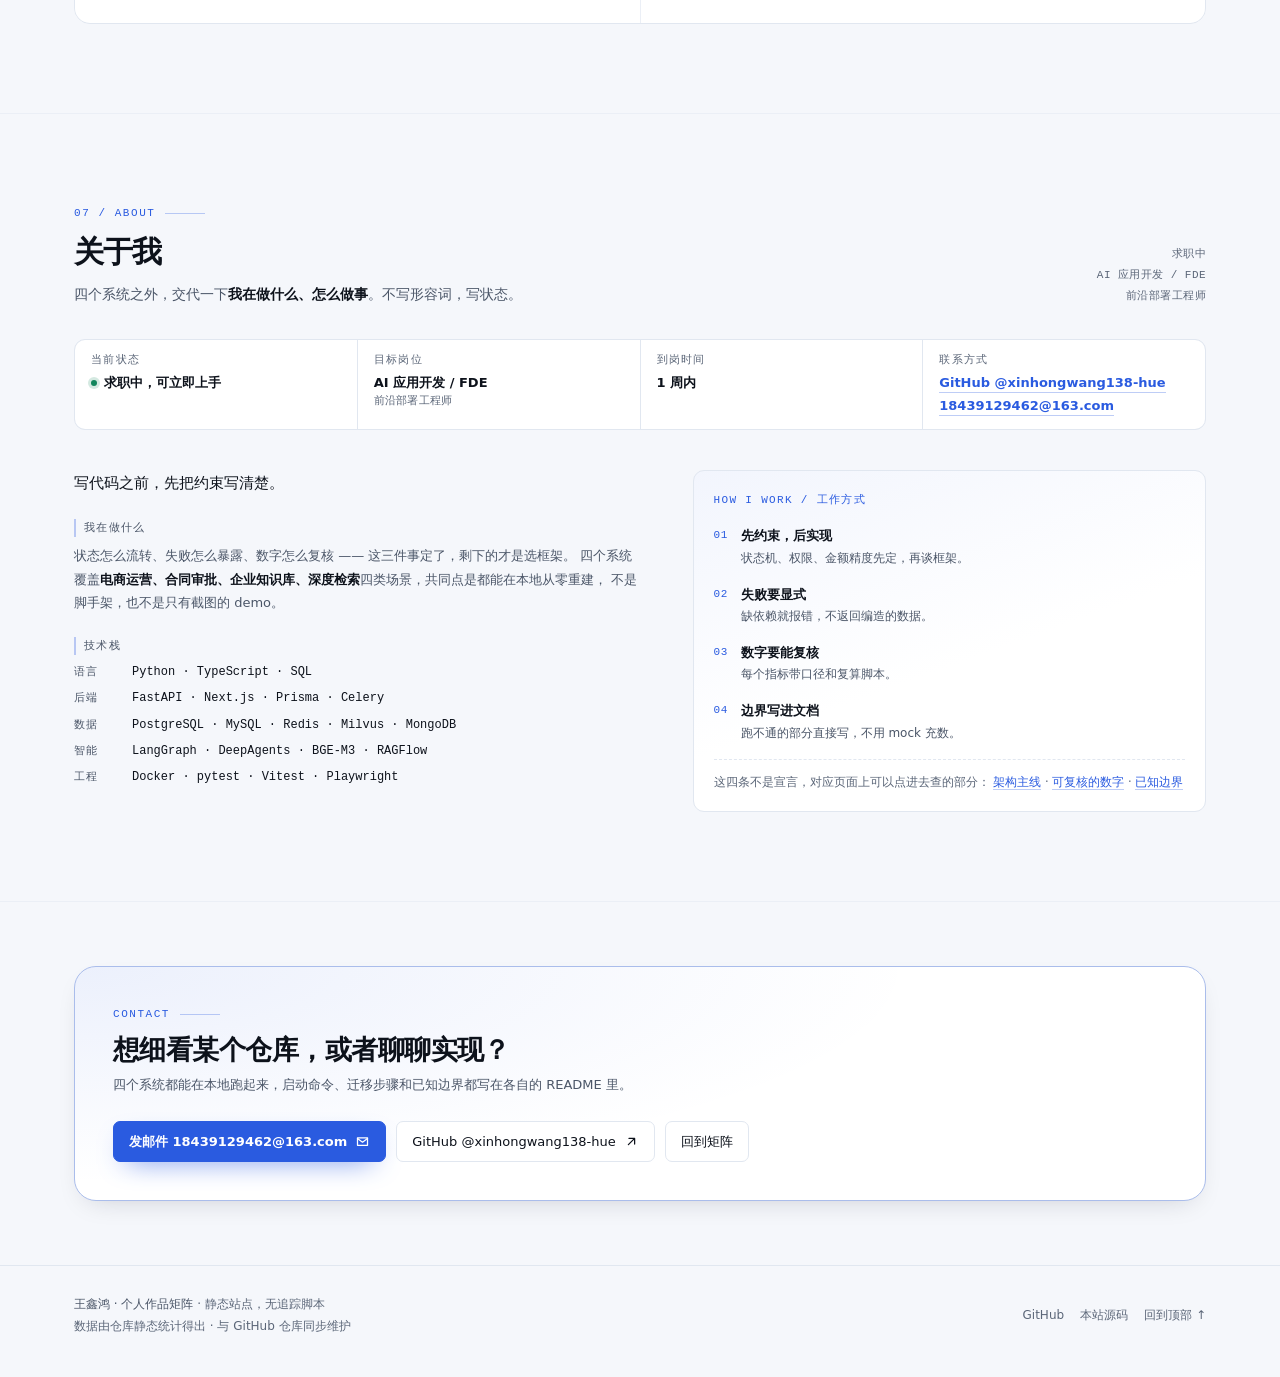
==== commit a8d1c110: "docs: 按 11-10 重算更新全部数字，补 CI 模板 - projects.json 为唯一真源，同步 index.html 与 projects/p01-p04.html：119,178 行" ====
--- a/index.html
+++ b/index.html
@@ -137,15 +137,15 @@
             <div class="stat__label">自建系统</div>
           </div>
           <div class="stat">
-            <div class="stat__num"><span data-count="94653">94<span class="num-sep">,</span>653</span></div>
+            <div class="stat__num"><span data-count="119178">119<span class="num-sep">,</span>178</span></div>
             <div class="stat__label">行源码</div>
           </div>
           <div class="stat">
-            <div class="stat__num"><span data-count="451">451</span></div>
+            <div class="stat__num"><span data-count="698">698</span></div>
             <div class="stat__label">个测试用例</div>
           </div>
           <div class="stat">
-            <div class="stat__num"><span data-count="61">61</span></div>
+            <div class="stat__num"><span data-count="99">99</span></div>
             <div class="stat__label">次提交</div>
           </div>
         </div>
@@ -224,7 +224,7 @@
         <article class="pcard reveal" id="p01">
           <div class="pcard__top">
             <span class="pcard__idx">P01</span>
-            <span class="pcard__metric">43<span class="num-sep">,</span>068 LOC</span>
+            <span class="pcard__metric">67<span class="num-sep">,</span>262 LOC</span>
           </div>
           <h3>电商运营助手</h3>
           <div class="pcard__en">Ecommerce Operation Assistant</div>
@@ -253,7 +253,7 @@
             </div>
             <div class="fact">
               <span class="fact__label">验收</span>
-              <span class="fact__text"><b>181 个 pytest 用例</b>；待办中心聚合低库存、竞品变化、失败任务与待审批，SSE 推送执行事件</span>
+              <span class="fact__text"><b>428 个 pytest 用例</b>；待办中心聚合低库存、竞品变化、失败任务与待审批，SSE 推送执行事件</span>
             </div>
           </div>
 
@@ -263,7 +263,7 @@
 
           <div class="pcard__foot">
             <div class="pcard__stats">
-              <span><b>274</b> 文件</span><span><b>181</b> 用例</span><span><b>17</b> 提交</span>
+              <span><b>402</b> 文件</span><span><b>428</b> 用例</span><span><b>46</b> 提交</span>
             </div>
             <div class="pcard__links">
               <a class="repo-link repo-link--primary" href="projects/p01.html">
@@ -282,7 +282,7 @@
         <article class="pcard reveal" id="p02">
           <div class="pcard__top">
             <span class="pcard__idx">P02</span>
-            <span class="pcard__metric">37<span class="num-sep">,</span>702 LOC</span>
+            <span class="pcard__metric">38<span class="num-sep">,</span>026 LOC</span>
           </div>
           <h3>合同审批系统</h3>
           <div class="pcard__en">Contract Approval</div>
@@ -321,7 +321,7 @@
 
           <div class="pcard__foot">
             <div class="pcard__stats">
-              <span><b>201</b> 文件</span><span><b>259</b> 用例</span><span><b>27</b> 提交</span>
+              <span><b>203</b> 文件</span><span><b>259</b> 用例</span><span><b>30</b> 提交</span>
             </div>
             <div class="pcard__links">
               <a class="repo-link repo-link--primary" href="projects/p02.html">
@@ -394,7 +394,7 @@
 
           <div class="pcard__foot">
             <div class="pcard__stats">
-              <span><b>64</b> 文件</span><span><b>0</b> 用例</span><span><b>14</b> 提交</span>
+              <span><b>64</b> 文件</span><span><b>0</b> 用例</span><span><b>16</b> 提交</span>
             </div>
             <div class="pcard__links">
               <a class="repo-link repo-link--primary" href="projects/p03.html">
@@ -413,7 +413,7 @@
         <article class="pcard reveal" id="p04">
           <div class="pcard__top">
             <span class="pcard__idx">P04</span>
-            <span class="pcard__metric">3<span class="num-sep">,</span>098 LOC</span>
+            <span class="pcard__metric">3<span class="num-sep">,</span>105 LOC</span>
           </div>
           <h3>深度搜索 Agent</h3>
           <div class="pcard__en">Deep Search Agent</div>
@@ -452,7 +452,7 @@
 
           <div class="pcard__foot">
             <div class="pcard__stats">
-              <span><b>35</b> 文件</span><span><b>11</b> 用例</span><span><b>3</b> 提交</span>
+              <span><b>35</b> 文件</span><span><b>11</b> 用例</span><span><b>7</b> 提交</span>
             </div>
             <div class="pcard__links">
               <a class="repo-link repo-link--primary" href="projects/p04.html">
@@ -654,7 +654,7 @@
 
         <div class="matrix__row" role="row">
           <div class="mx-label" role="rowheader"><b>自动化测试</b><span>testing</span></div>
-          <div class="mx-cell" role="cell" data-level="core" data-p="P01"><span class="dot" aria-hidden="true">●</span><span class="note">181 用例</span></div>
+          <div class="mx-cell" role="cell" data-level="core" data-p="P01"><span class="dot" aria-hidden="true">●</span><span class="note">428 用例</span></div>
           <div class="mx-cell" role="cell" data-level="core" data-p="P02"><span class="dot" aria-hidden="true">●</span><span class="note">259 用例</span></div>
           <div class="mx-cell" role="cell" data-level="none" data-p="P03"><span class="dot" aria-hidden="true">–</span><span class="note">仅脚本</span></div>
           <div class="mx-cell" role="cell" data-level="part" data-p="P04"><span class="dot" aria-hidden="true">◐</span><span class="note">11 用例</span></div>
@@ -757,28 +757,28 @@
 
       <div class="evidence">
         <div class="ev reveal">
-          <div class="ev__num"><span data-count="94653">94<span class="num-sep">,</span>653</span><span class="ev__unit">行</span></div>
+          <div class="ev__num"><span data-count="119178">119<span class="num-sep">,</span>178</span><span class="ev__unit">行</span></div>
           <div class="ev__title">源码总行数</div>
           <div class="ev__desc">统计 .py / .ts / .tsx / .vue / .sql / .css / .html / .ps1 / .sh，排除 node_modules、.next、.git 与锁文件</div>
           <div class="ev__src">docs/VERIFY.md · count_loc.py</div>
         </div>
 
         <div class="ev reveal">
-          <div class="ev__num"><span data-count="451">451</span><span class="ev__unit">个</span></div>
+          <div class="ev__num"><span data-count="698">698</span><span class="ev__unit">个</span></div>
           <div class="ev__title">测试用例</div>
           <div class="ev__desc">静态匹配 <code>def test_</code> / <code>it(</code> / <code>test(</code> 计数，不是覆盖率，也不是「全部通过」</div>
-          <div class="ev__src">P01 181 · P02 259 · P04 11 · P03 无套件</div>
+          <div class="ev__src">P01 428 · P02 259 · P04 11 · P03 无套件</div>
         </div>
 
         <div class="ev reveal">
-          <div class="ev__num"><span data-count="574">574</span><span class="ev__unit">个</span></div>
+          <div class="ev__num"><span data-count="704">704</span><span class="ev__unit">个</span></div>
           <div class="ev__title">源码文件</div>
           <div class="ev__desc">与行数同一遍遍历得出；四个仓库的源码树合计</div>
-          <div class="ev__src">274 + 201 + 64 + 35 = 574</div>
+          <div class="ev__src">402 + 203 + 64 + 35 = 704</div>
         </div>
 
         <div class="ev reveal">
-          <div class="ev__num"><span data-count="61">61</span><span class="ev__unit">次</span></div>
+          <div class="ev__num"><span data-count="99">99</span><span class="ev__unit">次</span></div>
           <div class="ev__title">公开提交</div>
           <div class="ev__desc">GitHub API 拉取各仓库默认分支的提交数并汇总</div>
           <div class="ev__src">GET /repos/:owner/:repo/commits</div>
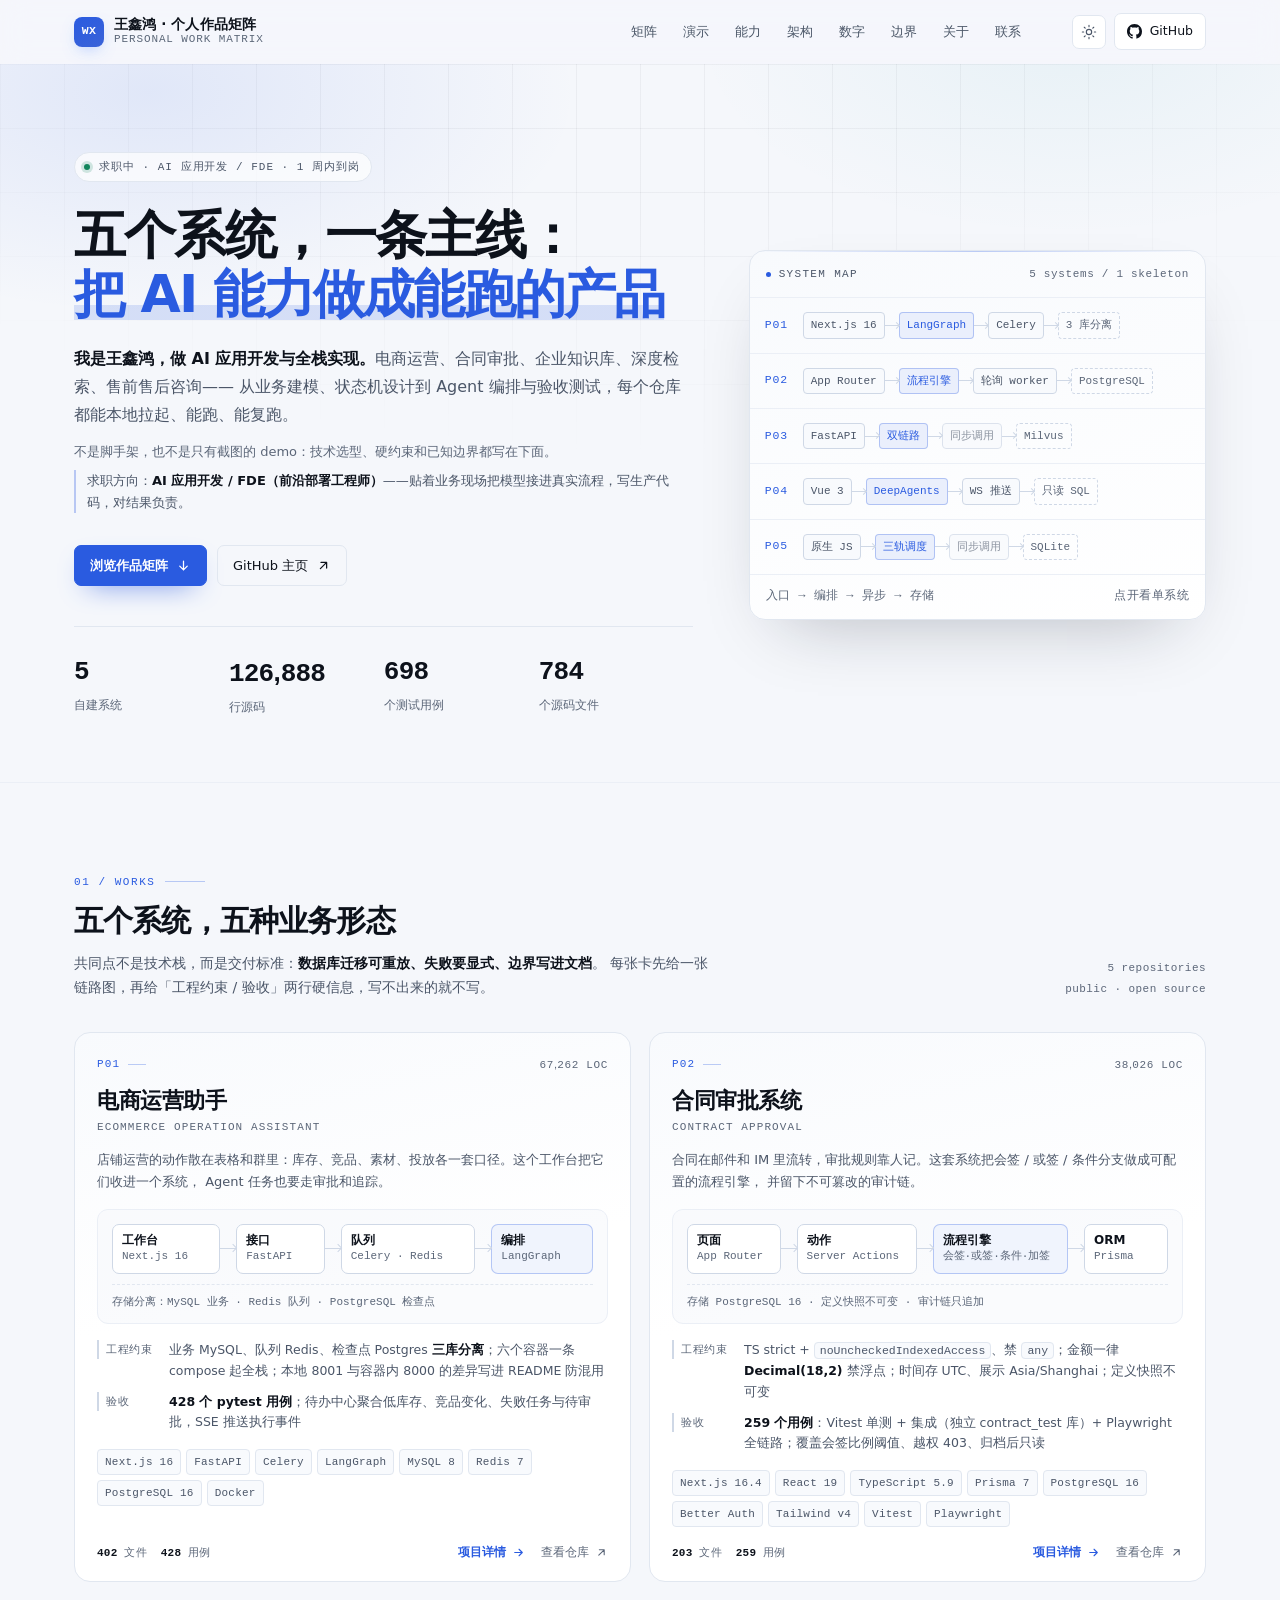
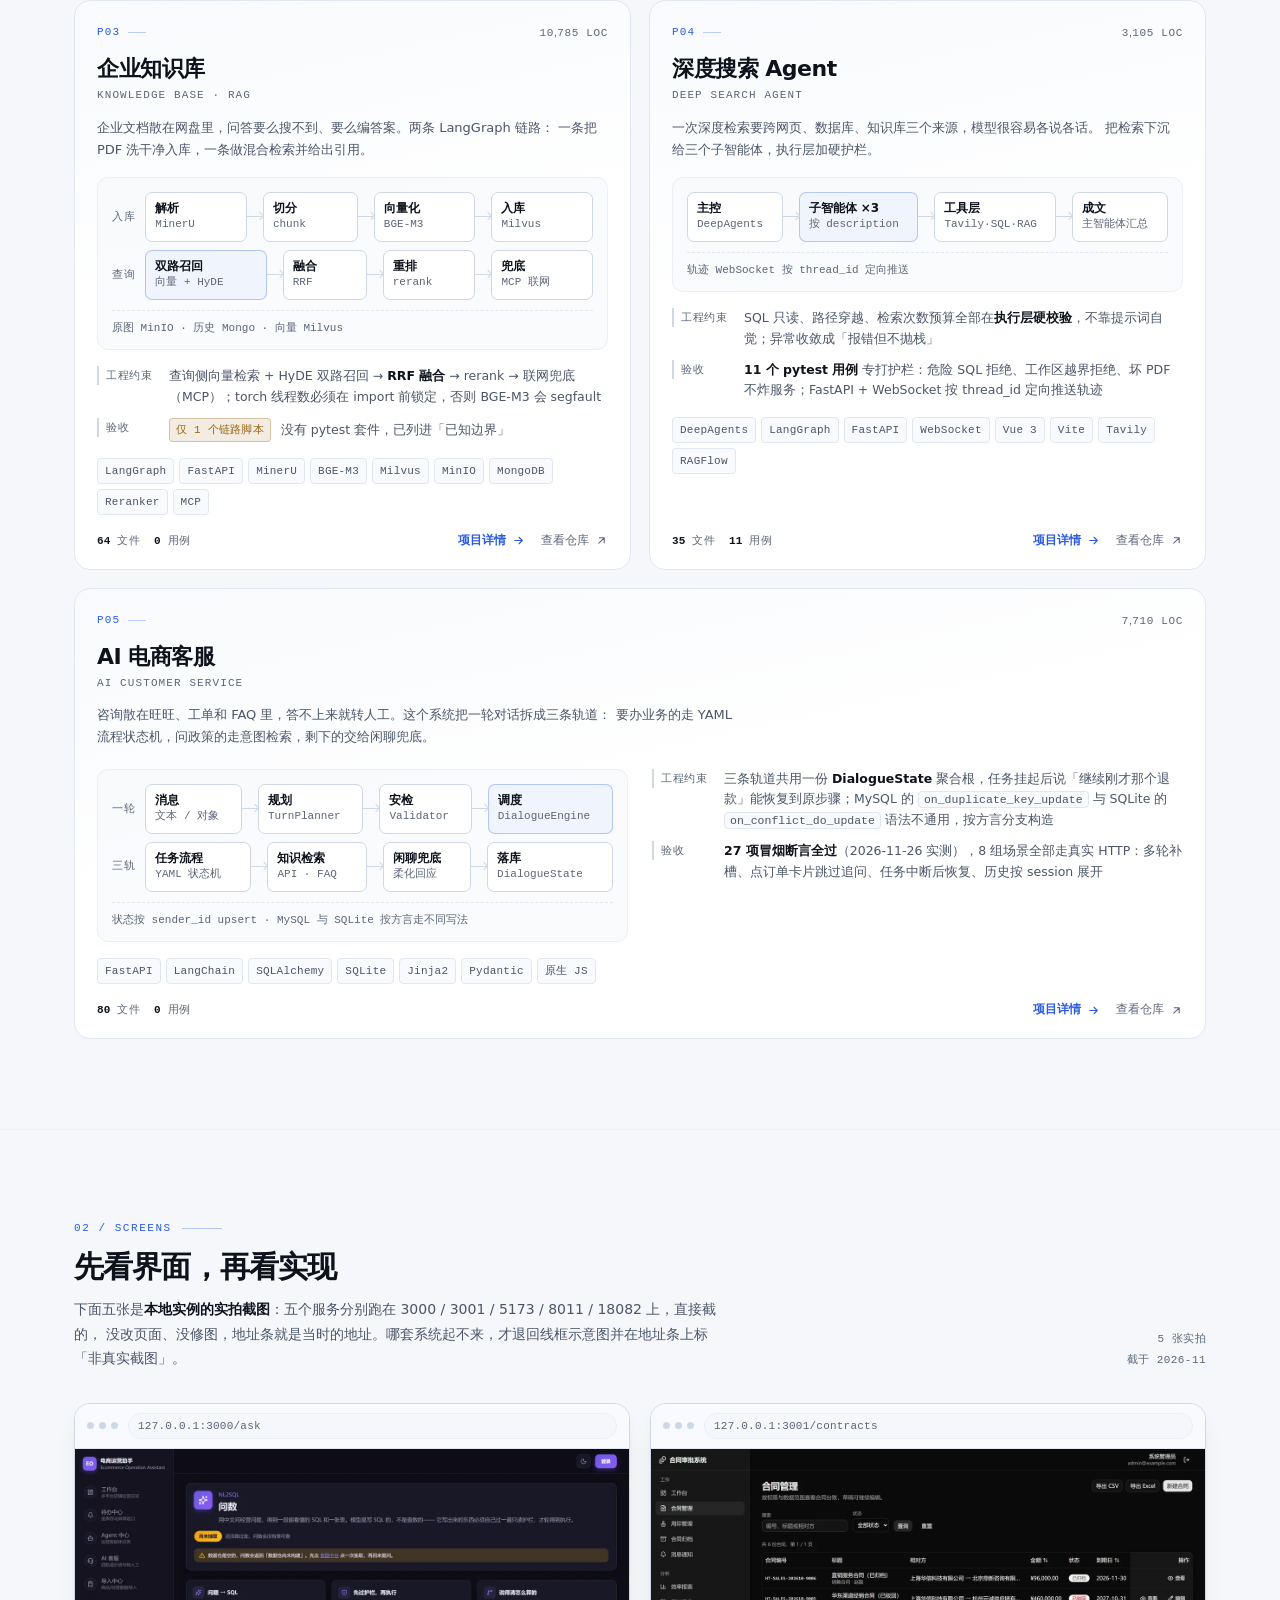
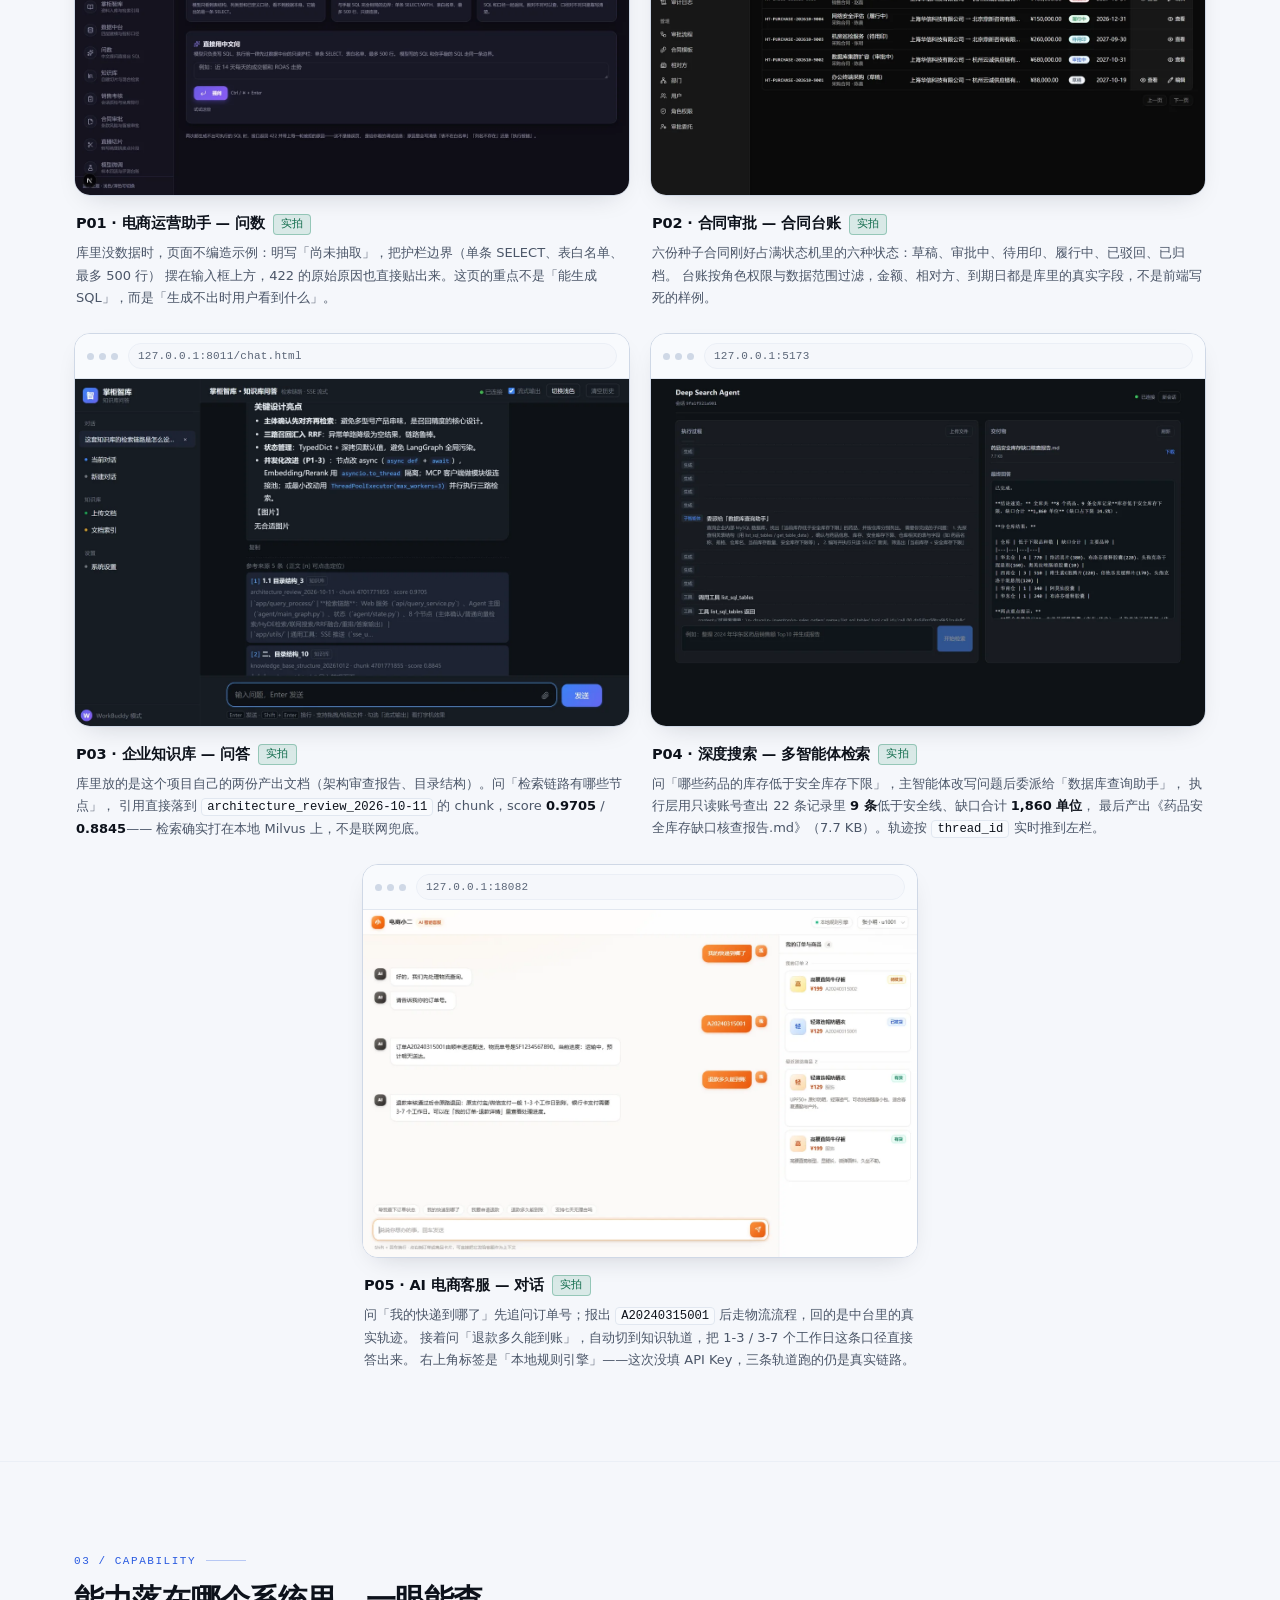
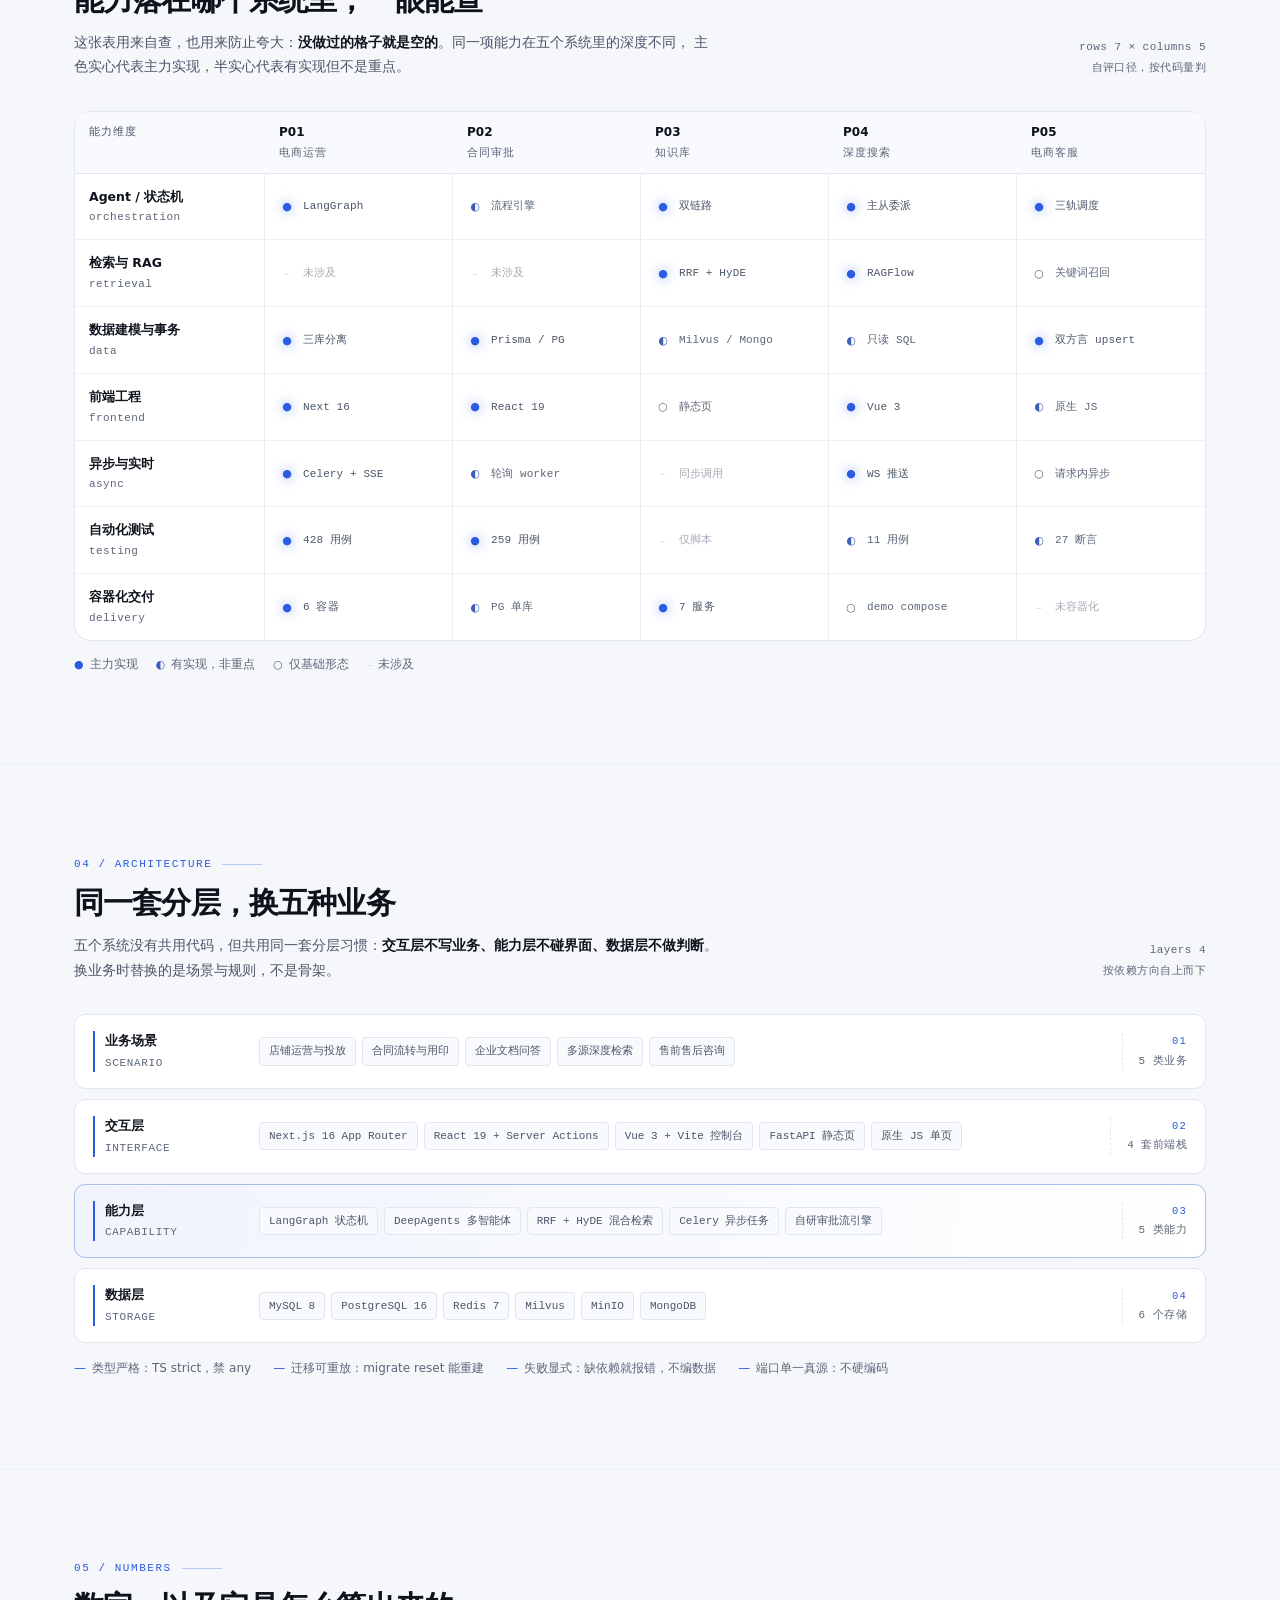
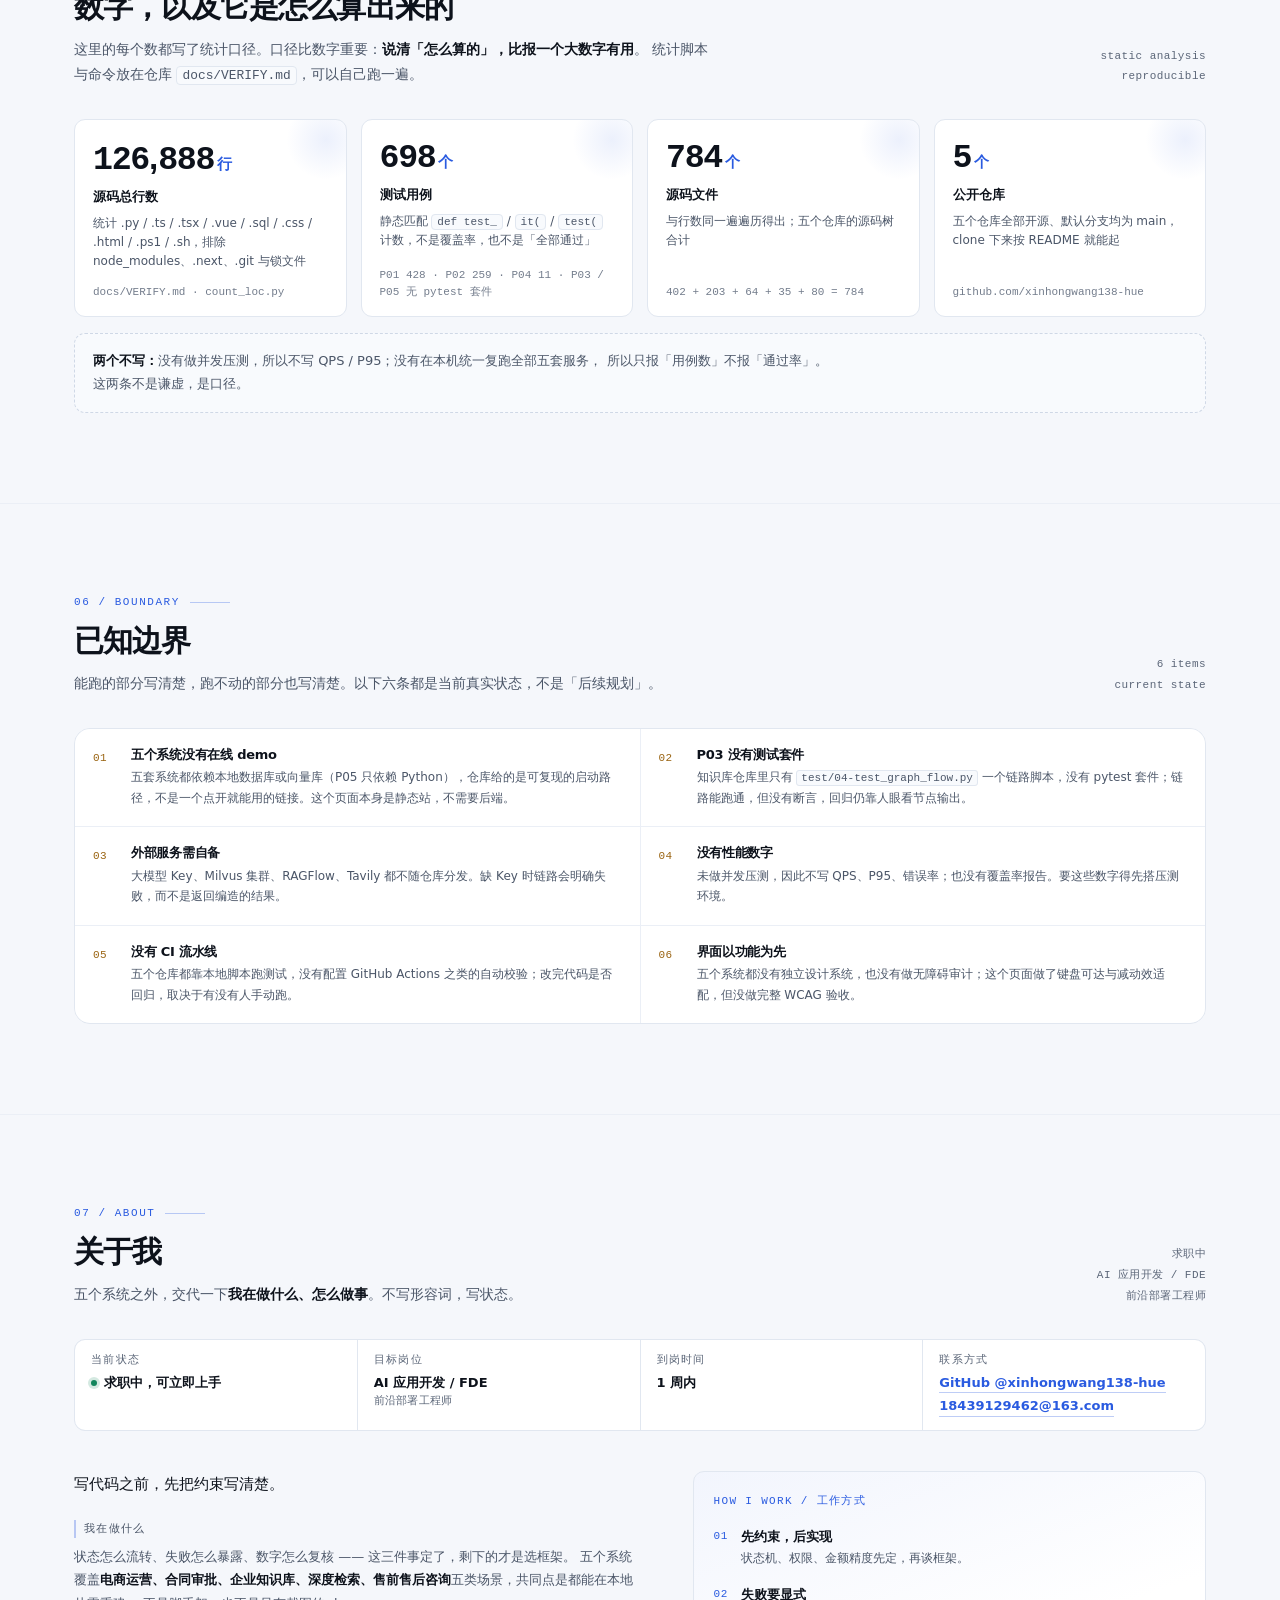
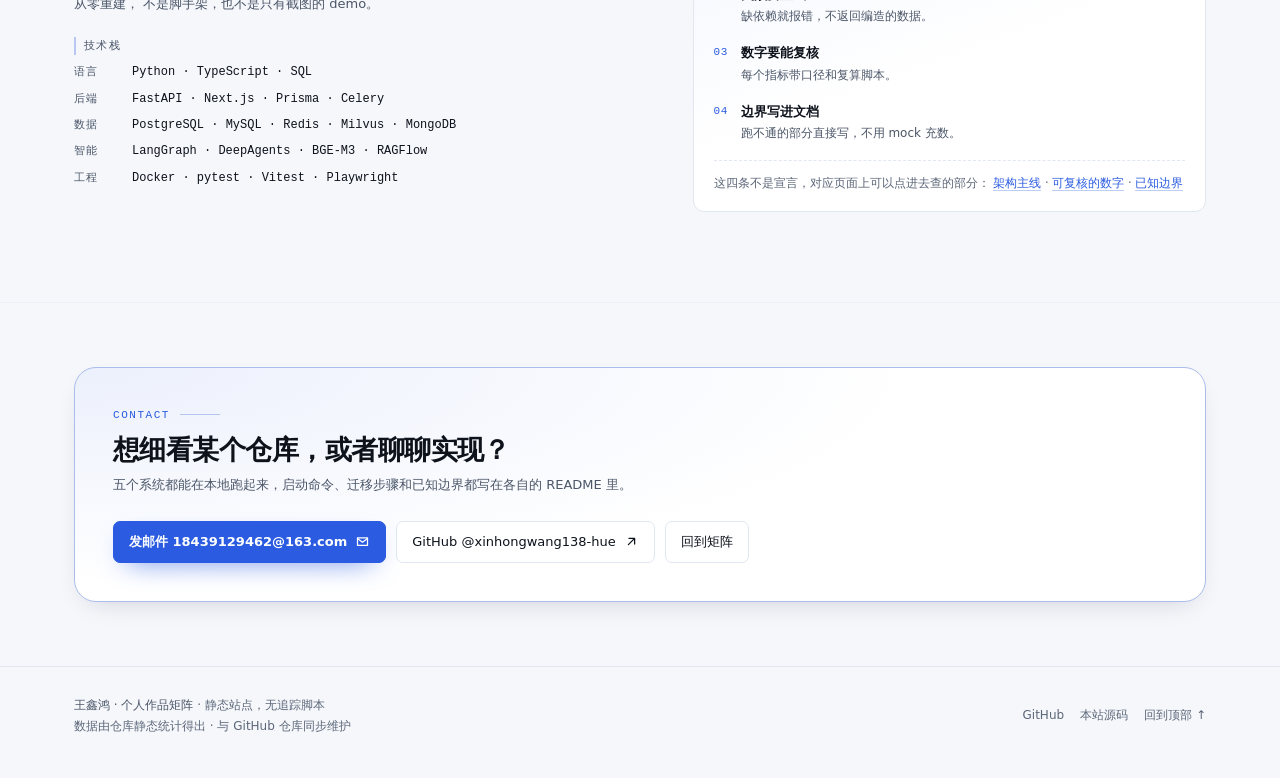
==== commit 5d57126c: "个人作品矩阵：五个系统的工程索引 - 首页总索引 + 五个项目独立详情页（新增 P05 AI 电商客服），单个系统的链接可单独分发 - 每页写清技术选型、硬约束、测试用例与已知边界，数字均可本地复算 " ====
--- a/index.html
+++ b/index.html
@@ -4,20 +4,20 @@
 <meta charset="UTF-8">
 <meta name="viewport" content="width=device-width, initial-scale=1.0">
 <title>王鑫鸿 · 个人作品矩阵 | AI 应用工程</title>
-<meta name="description" content="王鑫鸿的个人作品矩阵：电商运营助手、合同审批系统、企业知识库、深度搜索 Agent。四个可本地运行的系统，附可复核的代码规模、测试用例与已知边界。">
+<meta name="description" content="王鑫鸿的个人作品矩阵：电商运营助手、合同审批系统、企业知识库、深度搜索 Agent、AI 电商客服。五个可本地运行的系统，附可复核的代码规模、测试用例与已知边界。">
 <meta name="author" content="王鑫鸿">
 <meta name="theme-color" content="#07090E">
 <meta property="og:type" content="website">
 <meta property="og:site_name" content="王鑫鸿 · 个人作品矩阵">
 <meta property="og:title" content="王鑫鸿 · 个人作品矩阵">
-<meta property="og:description" content="四个系统，一条主线：把 AI 能力做成能跑的产品。">
+<meta property="og:description" content="五个系统，一条主线：把 AI 能力做成能跑的产品。">
 <meta property="og:url" content="https://xinhongwang138-hue.github.io/WangXinhong-Personal-Work-Matrix/">
 <meta property="og:image" content="https://xinhongwang138-hue.github.io/WangXinhong-Personal-Work-Matrix/assets/img/og.png">
 <meta property="og:image:width" content="1200">
 <meta property="og:image:height" content="630">
 <meta name="twitter:card" content="summary_large_image">
 <meta name="twitter:title" content="王鑫鸿 · 个人作品矩阵">
-<meta name="twitter:description" content="四个系统，一条主线：把 AI 能力做成能跑的产品。">
+<meta name="twitter:description" content="五个系统，一条主线：把 AI 能力做成能跑的产品。">
 <meta name="twitter:image" content="https://xinhongwang138-hue.github.io/WangXinhong-Personal-Work-Matrix/assets/img/og.png">
 <link rel="canonical" href="https://xinhongwang138-hue.github.io/WangXinhong-Personal-Work-Matrix/">
 <link rel="icon" href="assets/img/favicon.svg" type="image/svg+xml">
@@ -107,10 +107,10 @@
       <div>
         <span class="eyebrow"><i class="eyebrow__dot" aria-hidden="true"></i>求职中 · AI 应用开发 / FDE · 1 周内到岗</span>
 
-        <h1>四个系统，一条主线：<br><span class="accent">把 AI 能力做成能跑的产品</span></h1>
+        <h1>五个系统，一条主线：<br><span class="accent">把 AI 能力做成能跑的产品</span></h1>
 
         <p class="hero__lead">
-          <strong>我是王鑫鸿，做 AI 应用开发与全栈实现。</strong>电商运营、合同审批、企业知识库、深度检索——
+          <strong>我是王鑫鸿，做 AI 应用开发与全栈实现。</strong>电商运营、合同审批、企业知识库、深度检索、售前售后咨询——
           从业务建模、状态机设计到 Agent 编排与验收测试，每个仓库都能本地拉起、能跑、能复跑。
         </p>
         <p class="hero__note">
@@ -133,11 +133,11 @@
 
         <div class="hero__stats" aria-label="总览数字">
           <div class="stat">
-            <div class="stat__num"><span data-count="4">4</span></div>
+            <div class="stat__num"><span data-count="5">5</span></div>
             <div class="stat__label">自建系统</div>
           </div>
           <div class="stat">
-            <div class="stat__num"><span data-count="119178">119<span class="num-sep">,</span>178</span></div>
+            <div class="stat__num"><span data-count="126888">126<span class="num-sep">,</span>888</span></div>
             <div class="stat__label">行源码</div>
           </div>
           <div class="stat">
@@ -145,16 +145,16 @@
             <div class="stat__label">个测试用例</div>
           </div>
           <div class="stat">
-            <div class="stat__num"><span data-count="99">99</span></div>
-            <div class="stat__label">次提交</div>
-          </div>
-        </div>
-      </div>
-
-      <aside class="panel" aria-label="四个系统的主链路一览">
+            <div class="stat__num"><span data-count="784">784</span></div>
+            <div class="stat__label">个源码文件</div>
+          </div>
+        </div>
+      </div>
+
+      <aside class="panel" aria-label="五个系统的主链路一览">
         <div class="panel__head">
           <span class="panel__title"><i aria-hidden="true"></i>System Map</span>
-          <span class="panel__meta">4 systems / 1 skeleton</span>
+          <span class="panel__meta">5 systems / 1 skeleton</span>
         </div>
         <div class="panel__rows">
           <a class="mrow" href="#p01">
@@ -193,6 +193,15 @@
               <span class="mnode mnode--store">只读 SQL</span>
             </span>
           </a>
+          <a class="mrow" href="#p05">
+            <span class="mrow__id">P05</span>
+            <span class="mrow__chain">
+              <span class="mnode">原生 JS</span><span class="marrow" aria-hidden="true"></span>
+              <span class="mnode mnode--key">三轨调度</span><span class="marrow" aria-hidden="true"></span>
+              <span class="mnode mnode--none">同步调用</span><span class="marrow" aria-hidden="true"></span>
+              <span class="mnode mnode--store">SQLite</span>
+            </span>
+          </a>
         </div>
         <div class="panel__foot">
           <span>入口 → 编排 → 异步 → 存储</span>
@@ -208,14 +217,14 @@
       <div class="sec-head reveal">
         <div class="sec-head__main">
           <div class="sec-kicker">01 / Works</div>
-          <h2>四个系统，四种业务形态</h2>
+          <h2>五个系统，五种业务形态</h2>
           <p>
             共同点不是技术栈，而是交付标准：<b>数据库迁移可重放、失败要显式、边界写进文档</b>。
             每张卡先给一张链路图，再给「工程约束 / 验收」两行硬信息，写不出来的就不写。
           </p>
         </div>
         <div class="sec-head__aside">
-          4 repositories<br>public · open source
+          5 repositories<br>public · open source
         </div>
       </div>
 
@@ -263,7 +272,7 @@
 
           <div class="pcard__foot">
             <div class="pcard__stats">
-              <span><b>402</b> 文件</span><span><b>428</b> 用例</span><span><b>46</b> 提交</span>
+              <span><b>402</b> 文件</span><span><b>428</b> 用例</span>
             </div>
             <div class="pcard__links">
               <a class="repo-link repo-link--primary" href="projects/p01.html">
@@ -321,7 +330,7 @@
 
           <div class="pcard__foot">
             <div class="pcard__stats">
-              <span><b>203</b> 文件</span><span><b>259</b> 用例</span><span><b>30</b> 提交</span>
+              <span><b>203</b> 文件</span><span><b>259</b> 用例</span>
             </div>
             <div class="pcard__links">
               <a class="repo-link repo-link--primary" href="projects/p02.html">
@@ -394,7 +403,7 @@
 
           <div class="pcard__foot">
             <div class="pcard__stats">
-              <span><b>64</b> 文件</span><span><b>0</b> 用例</span><span><b>16</b> 提交</span>
+              <span><b>64</b> 文件</span><span><b>0</b> 用例</span>
             </div>
             <div class="pcard__links">
               <a class="repo-link repo-link--primary" href="projects/p03.html">
@@ -452,7 +461,7 @@
 
           <div class="pcard__foot">
             <div class="pcard__stats">
-              <span><b>35</b> 文件</span><span><b>11</b> 用例</span><span><b>7</b> 提交</span>
+              <span><b>35</b> 文件</span><span><b>11</b> 用例</span>
             </div>
             <div class="pcard__links">
               <a class="repo-link repo-link--primary" href="projects/p04.html">
@@ -466,6 +475,81 @@
             </div>
           </div>
         </article>
+
+        <!-- P05 -->
+        <article class="pcard pcard--wide reveal" id="p05">
+          <div class="pcard__top">
+            <span class="pcard__idx">P05</span>
+            <span class="pcard__metric">7<span class="num-sep">,</span>710 LOC</span>
+          </div>
+          <h3>AI 电商客服</h3>
+          <div class="pcard__en">AI Customer Service</div>
+          <p class="pcard__desc">
+            咨询散在旺旺、工单和 FAQ 里，答不上来就转人工。这个系统把一轮对话拆成三条轨道：
+            要办业务的走 YAML 流程状态机，问政策的走意图检索，剩下的交给闲聊兜底。
+          </p>
+
+          <div class="pcard__wide-grid">
+            <figure class="pipe pipe--lanes" aria-label="P05 主链路：文本或对象消息进入 DialogueEngine，TurnPlanner 出 TurnPlan 并过 Validator 安检，再分发到任务、知识、闲聊三条轨道，最后按 sender_id 把 DialogueState 落库">
+              <div class="pipe__line">
+                <span class="pipe__tag">一轮</span>
+                <div class="pipe__lane">
+                  <span class="pipe__node"><b>消息</b><i>文本 / 对象</i></span>
+                  <span class="pipe__arrow" aria-hidden="true"></span>
+                  <span class="pipe__node"><b>规划</b><i>TurnPlanner</i></span>
+                  <span class="pipe__arrow" aria-hidden="true"></span>
+                  <span class="pipe__node"><b>安检</b><i>Validator</i></span>
+                  <span class="pipe__arrow" aria-hidden="true"></span>
+                  <span class="pipe__node pipe__node--key"><b>调度</b><i>DialogueEngine</i></span>
+                </div>
+              </div>
+              <div class="pipe__line">
+                <span class="pipe__tag">三轨</span>
+                <div class="pipe__lane">
+                  <span class="pipe__node"><b>任务流程</b><i>YAML 状态机</i></span>
+                  <span class="pipe__arrow" aria-hidden="true"></span>
+                  <span class="pipe__node"><b>知识检索</b><i>API · FAQ</i></span>
+                  <span class="pipe__arrow" aria-hidden="true"></span>
+                  <span class="pipe__node"><b>闲聊兜底</b><i>柔化回应</i></span>
+                  <span class="pipe__arrow" aria-hidden="true"></span>
+                  <span class="pipe__node"><b>落库</b><i>DialogueState</i></span>
+                </div>
+              </div>
+              <div class="pipe__note">状态按 sender_id upsert · MySQL 与 SQLite 按方言走不同写法</div>
+            </figure>
+
+            <div class="facts">
+              <div class="fact">
+                <span class="fact__label">工程约束</span>
+                <span class="fact__text">三条轨道共用一份 <b>DialogueState</b> 聚合根，任务挂起后说「继续刚才那个退款」能恢复到原步骤；MySQL 的 <code>on_duplicate_key_update</code> 与 SQLite 的 <code>on_conflict_do_update</code> 语法不通用，按方言分支构造</span>
+              </div>
+              <div class="fact">
+                <span class="fact__label">验收</span>
+                <span class="fact__text"><b>27 项冒烟断言全过</b>（2026-11-26 实测），8 组场景全部走真实 HTTP：多轮补槽、点订单卡片跳过追问、任务中断后恢复、历史按 session 展开</span>
+              </div>
+            </div>
+          </div>
+
+          <div class="pcard__tags">
+            <span class="tag">FastAPI</span><span class="tag">LangChain</span><span class="tag">SQLAlchemy</span><span class="tag">SQLite</span><span class="tag">Jinja2</span><span class="tag">Pydantic</span><span class="tag">原生 JS</span>
+          </div>
+
+          <div class="pcard__foot">
+            <div class="pcard__stats">
+              <span><b>80</b> 文件</span><span><b>0</b> 用例</span>
+            </div>
+            <div class="pcard__links">
+              <a class="repo-link repo-link--primary" href="projects/p05.html">
+                项目详情
+                <svg viewBox="0 0 24 24" fill="none" stroke="currentColor" stroke-width="2" aria-hidden="true"><path d="M5 12h14M13 6l6 6-6 6" stroke-linecap="round" stroke-linejoin="round"/></svg>
+              </a>
+              <a class="repo-link" href="https://github.com/xinhongwang138-hue/customer-service" target="_blank" rel="noopener">
+                查看仓库
+                <svg viewBox="0 0 24 24" fill="none" stroke="currentColor" stroke-width="2" aria-hidden="true"><path d="M7 17 17 7M8 7h9v9" stroke-linecap="round" stroke-linejoin="round"/></svg>
+              </a>
+            </div>
+          </div>
+        </article>
       </div>
     </div>
   </section>
@@ -478,13 +562,13 @@
           <div class="sec-kicker">02 / Screens</div>
           <h2>先看界面，再看实现</h2>
           <p>
-            下面四张是<b>本地实例的实拍截图</b>：四个服务分别跑在 3000 / 3001 / 5173 / 8011 上，直接截的，
+            下面五张是<b>本地实例的实拍截图</b>：五个服务分别跑在 3000 / 3001 / 5173 / 8011 / 18082 上，直接截的，
             没改页面、没修图，地址条就是当时的地址。哪套系统起不来，才退回线框示意图并在地址条上标「非真实截图」。
           </p>
         </div>
         <div class="sec-head__aside">
-          4 张实拍<br>
-          截于 2026-11-02
+          5 张实拍<br>
+          截于 2026-11
         </div>
       </div>
 
@@ -579,6 +663,30 @@
               问「哪些药品的库存低于安全库存下限」，主智能体改写问题后委派给「数据库查询助手」，
               执行层用只读账号查出 22 条记录里 <b>9 条</b>低于安全线、缺口合计 <b>1,860 单位</b>，
               最后产出《药品安全库存缺口核查报告.md》（7.7 KB）。轨迹按 <code>thread_id</code> 实时推到左栏。
+            </p>
+          </figcaption>
+        </figure>
+
+        <figure class="shot reveal">
+          <div class="shot__screen">
+            <div class="shot__chrome" aria-hidden="true">
+              <span class="shot__dots"><i></i><i></i><i></i></span>
+              <span class="shot__addr">127.0.0.1:18082</span>
+            </div>
+            <div class="shot__canvas">
+              <img src="assets/img/demo-p05.webp" width="1280" height="800" loading="lazy" decoding="async"
+                   alt="AI 电商客服的聊天界面：左栏对话流依次是「我的快递到哪了」追问订单号、报出 A20240315001 后返回顺丰物流轨迹、「退款多久能到账」命中退款时效条款；右栏「我的订单与商品 4」下列出两张订单卡片与两张商品卡片">
+            </div>
+          </div>
+          <figcaption class="shot__cap">
+            <div class="shot__head">
+              <span class="shot__name">P05 · AI 电商客服 — 对话</span>
+              <span class="shot__badge shot__badge--real">实拍</span>
+            </div>
+            <p class="shot__desc">
+              问「我的快递到哪了」先追问订单号；报出 <code>A20240315001</code> 后走物流流程，回的是中台里的真实轨迹。
+              接着问「退款多久能到账」，自动切到知识轨道，把 1-3 / 3-7 个工作日这条口径直接答出来。
+              右上角标签是「本地规则引擎」——这次没填 API Key，三条轨道跑的仍是真实链路。
             </p>
           </figcaption>
         </figure>
@@ -594,12 +702,12 @@
           <div class="sec-kicker">03 / Capability</div>
           <h2>能力落在哪个系统里，一眼能查</h2>
           <p>
-            这张表用来自查，也用来防止夸大：<b>没做过的格子就是空的</b>。同一项能力在四个系统里的深度不同，
+            这张表用来自查，也用来防止夸大：<b>没做过的格子就是空的</b>。同一项能力在五个系统里的深度不同，
             主色实心代表主力实现，半实心代表有实现但不是重点。
           </p>
         </div>
         <div class="sec-head__aside">
-          rows 7 × columns 4<br>自评口径，按代码量判
+          rows 7 × columns 5<br>自评口径，按代码量判
         </div>
       </div>
 
@@ -610,6 +718,7 @@
           <div class="mh" role="columnheader"><b>P02</b><span>合同审批</span></div>
           <div class="mh" role="columnheader"><b>P03</b><span>知识库</span></div>
           <div class="mh" role="columnheader"><b>P04</b><span>深度搜索</span></div>
+          <div class="mh" role="columnheader"><b>P05</b><span>电商客服</span></div>
         </div>
 
         <div class="matrix__row" role="row">
@@ -618,6 +727,7 @@
           <div class="mx-cell" role="cell" data-level="part" data-p="P02"><span class="dot" aria-hidden="true">◐</span><span class="note">流程引擎</span></div>
           <div class="mx-cell" role="cell" data-level="core" data-p="P03"><span class="dot" aria-hidden="true">●</span><span class="note">双链路</span></div>
           <div class="mx-cell" role="cell" data-level="core" data-p="P04"><span class="dot" aria-hidden="true">●</span><span class="note">主从委派</span></div>
+          <div class="mx-cell" role="cell" data-level="core" data-p="P05"><span class="dot" aria-hidden="true">●</span><span class="note">三轨调度</span></div>
         </div>
 
         <div class="matrix__row" role="row">
@@ -626,6 +736,7 @@
           <div class="mx-cell" role="cell" data-level="none" data-p="P02"><span class="dot" aria-hidden="true">–</span><span class="note">未涉及</span></div>
           <div class="mx-cell" role="cell" data-level="core" data-p="P03"><span class="dot" aria-hidden="true">●</span><span class="note">RRF + HyDE</span></div>
           <div class="mx-cell" role="cell" data-level="core" data-p="P04"><span class="dot" aria-hidden="true">●</span><span class="note">RAGFlow</span></div>
+          <div class="mx-cell" role="cell" data-level="light" data-p="P05"><span class="dot" aria-hidden="true">○</span><span class="note">关键词召回</span></div>
         </div>
 
         <div class="matrix__row" role="row">
@@ -634,6 +745,7 @@
           <div class="mx-cell" role="cell" data-level="core" data-p="P02"><span class="dot" aria-hidden="true">●</span><span class="note">Prisma / PG</span></div>
           <div class="mx-cell" role="cell" data-level="part" data-p="P03"><span class="dot" aria-hidden="true">◐</span><span class="note">Milvus / Mongo</span></div>
           <div class="mx-cell" role="cell" data-level="part" data-p="P04"><span class="dot" aria-hidden="true">◐</span><span class="note">只读 SQL</span></div>
+          <div class="mx-cell" role="cell" data-level="core" data-p="P05"><span class="dot" aria-hidden="true">●</span><span class="note">双方言 upsert</span></div>
         </div>
 
         <div class="matrix__row" role="row">
@@ -642,6 +754,7 @@
           <div class="mx-cell" role="cell" data-level="core" data-p="P02"><span class="dot" aria-hidden="true">●</span><span class="note">React 19</span></div>
           <div class="mx-cell" role="cell" data-level="light" data-p="P03"><span class="dot" aria-hidden="true">○</span><span class="note">静态页</span></div>
           <div class="mx-cell" role="cell" data-level="core" data-p="P04"><span class="dot" aria-hidden="true">●</span><span class="note">Vue 3</span></div>
+          <div class="mx-cell" role="cell" data-level="part" data-p="P05"><span class="dot" aria-hidden="true">◐</span><span class="note">原生 JS</span></div>
         </div>
 
         <div class="matrix__row" role="row">
@@ -650,6 +763,7 @@
           <div class="mx-cell" role="cell" data-level="part" data-p="P02"><span class="dot" aria-hidden="true">◐</span><span class="note">轮询 worker</span></div>
           <div class="mx-cell" role="cell" data-level="none" data-p="P03"><span class="dot" aria-hidden="true">–</span><span class="note">同步调用</span></div>
           <div class="mx-cell" role="cell" data-level="core" data-p="P04"><span class="dot" aria-hidden="true">●</span><span class="note">WS 推送</span></div>
+          <div class="mx-cell" role="cell" data-level="light" data-p="P05"><span class="dot" aria-hidden="true">○</span><span class="note">请求内异步</span></div>
         </div>
 
         <div class="matrix__row" role="row">
@@ -658,6 +772,7 @@
           <div class="mx-cell" role="cell" data-level="core" data-p="P02"><span class="dot" aria-hidden="true">●</span><span class="note">259 用例</span></div>
           <div class="mx-cell" role="cell" data-level="none" data-p="P03"><span class="dot" aria-hidden="true">–</span><span class="note">仅脚本</span></div>
           <div class="mx-cell" role="cell" data-level="part" data-p="P04"><span class="dot" aria-hidden="true">◐</span><span class="note">11 用例</span></div>
+          <div class="mx-cell" role="cell" data-level="part" data-p="P05"><span class="dot" aria-hidden="true">◐</span><span class="note">27 断言</span></div>
         </div>
 
         <div class="matrix__row" role="row">
@@ -666,6 +781,7 @@
           <div class="mx-cell" role="cell" data-level="part" data-p="P02"><span class="dot" aria-hidden="true">◐</span><span class="note">PG 单库</span></div>
           <div class="mx-cell" role="cell" data-level="core" data-p="P03"><span class="dot" aria-hidden="true">●</span><span class="note">7 服务</span></div>
           <div class="mx-cell" role="cell" data-level="light" data-p="P04"><span class="dot" aria-hidden="true">○</span><span class="note">demo compose</span></div>
+          <div class="mx-cell" role="cell" data-level="none" data-p="P05"><span class="dot" aria-hidden="true">–</span><span class="note">未容器化</span></div>
         </div>
       </div>
 
@@ -684,9 +800,9 @@
       <div class="sec-head reveal">
         <div class="sec-head__main">
           <div class="sec-kicker">04 / Architecture</div>
-          <h2>同一套分层，换四种业务</h2>
+          <h2>同一套分层，换五种业务</h2>
           <p>
-            四个系统没有共用代码，但共用同一套分层习惯：<b>交互层不写业务、能力层不碰界面、数据层不做判断</b>。
+            五个系统没有共用代码，但共用同一套分层习惯：<b>交互层不写业务、能力层不碰界面、数据层不做判断</b>。
             换业务时替换的是场景与规则，不是骨架。
           </p>
         </div>
@@ -699,17 +815,17 @@
         <div class="band">
           <div class="band__label"><b>业务场景</b><span>scenario</span></div>
           <div class="band__items">
-            <span class="chip">店铺运营与投放</span><span class="chip">合同流转与用印</span><span class="chip">企业文档问答</span><span class="chip">多源深度检索</span>
-          </div>
-          <div class="band__meta"><i>01</i><span>4 类业务</span></div>
+            <span class="chip">店铺运营与投放</span><span class="chip">合同流转与用印</span><span class="chip">企业文档问答</span><span class="chip">多源深度检索</span><span class="chip">售前售后咨询</span>
+          </div>
+          <div class="band__meta"><i>01</i><span>5 类业务</span></div>
         </div>
 
         <div class="band">
           <div class="band__label"><b>交互层</b><span>interface</span></div>
           <div class="band__items">
-            <span class="chip">Next.js 16 App Router</span><span class="chip">React 19 + Server Actions</span><span class="chip">Vue 3 + Vite 控制台</span><span class="chip">FastAPI 静态页</span>
-          </div>
-          <div class="band__meta"><i>02</i><span>3 套前端栈</span></div>
+            <span class="chip">Next.js 16 App Router</span><span class="chip">React 19 + Server Actions</span><span class="chip">Vue 3 + Vite 控制台</span><span class="chip">FastAPI 静态页</span><span class="chip">原生 JS 单页</span>
+          </div>
+          <div class="band__meta"><i>02</i><span>4 套前端栈</span></div>
         </div>
 
         <div class="band band--accent">
@@ -757,7 +873,7 @@
 
       <div class="evidence">
         <div class="ev reveal">
-          <div class="ev__num"><span data-count="119178">119<span class="num-sep">,</span>178</span><span class="ev__unit">行</span></div>
+          <div class="ev__num"><span data-count="126888">126<span class="num-sep">,</span>888</span><span class="ev__unit">行</span></div>
           <div class="ev__title">源码总行数</div>
           <div class="ev__desc">统计 .py / .ts / .tsx / .vue / .sql / .css / .html / .ps1 / .sh，排除 node_modules、.next、.git 与锁文件</div>
           <div class="ev__src">docs/VERIFY.md · count_loc.py</div>
@@ -767,26 +883,26 @@
           <div class="ev__num"><span data-count="698">698</span><span class="ev__unit">个</span></div>
           <div class="ev__title">测试用例</div>
           <div class="ev__desc">静态匹配 <code>def test_</code> / <code>it(</code> / <code>test(</code> 计数，不是覆盖率，也不是「全部通过」</div>
-          <div class="ev__src">P01 428 · P02 259 · P04 11 · P03 无套件</div>
+          <div class="ev__src">P01 428 · P02 259 · P04 11 · P03 / P05 无 pytest 套件</div>
         </div>
 
         <div class="ev reveal">
-          <div class="ev__num"><span data-count="704">704</span><span class="ev__unit">个</span></div>
+          <div class="ev__num"><span data-count="784">784</span><span class="ev__unit">个</span></div>
           <div class="ev__title">源码文件</div>
-          <div class="ev__desc">与行数同一遍遍历得出；四个仓库的源码树合计</div>
-          <div class="ev__src">402 + 203 + 64 + 35 = 704</div>
+          <div class="ev__desc">与行数同一遍遍历得出；五个仓库的源码树合计</div>
+          <div class="ev__src">402 + 203 + 64 + 35 + 80 = 784</div>
         </div>
 
         <div class="ev reveal">
-          <div class="ev__num"><span data-count="99">99</span><span class="ev__unit">次</span></div>
-          <div class="ev__title">公开提交</div>
-          <div class="ev__desc">GitHub API 拉取各仓库默认分支的提交数并汇总</div>
-          <div class="ev__src">GET /repos/:owner/:repo/commits</div>
+          <div class="ev__num"><span data-count="5">5</span><span class="ev__unit">个</span></div>
+          <div class="ev__title">公开仓库</div>
+          <div class="ev__desc">五个仓库全部开源、默认分支均为 main，clone 下来按 README 就能起</div>
+          <div class="ev__src">github.com/xinhongwang138-hue</div>
         </div>
       </div>
 
       <div class="callout reveal">
-        <b>两个不写：</b>没有做并发压测，所以不写 QPS / P95；没有在本机统一复跑四套依赖数据库的服务，
+        <b>两个不写：</b>没有做并发压测，所以不写 QPS / P95；没有在本机统一复跑全部五套服务，
         所以只报「用例数」不报「通过率」。<br>这两条不是谦虚，是口径。
       </div>
     </div>
@@ -810,8 +926,8 @@
         <div class="bound">
           <div class="bound__n">01</div>
           <div>
-            <h3>四个系统没有在线 demo</h3>
-            <p>四套系统都依赖本地数据库或向量库，仓库给的是可复现的启动路径，不是一个点开就能用的链接。这个页面本身是静态站，不需要后端。</p>
+            <h3>五个系统没有在线 demo</h3>
+            <p>五套系统都依赖本地数据库或向量库（P05 只依赖 Python），仓库给的是可复现的启动路径，不是一个点开就能用的链接。这个页面本身是静态站，不需要后端。</p>
           </div>
         </div>
 
@@ -843,7 +959,7 @@
           <div class="bound__n">05</div>
           <div>
             <h3>没有 CI 流水线</h3>
-            <p>四个仓库都靠本地脚本跑测试，没有配置 GitHub Actions 之类的自动校验；改完代码是否回归，取决于有没有人手动跑。</p>
+            <p>五个仓库都靠本地脚本跑测试，没有配置 GitHub Actions 之类的自动校验；改完代码是否回归，取决于有没有人手动跑。</p>
           </div>
         </div>
 
@@ -851,7 +967,7 @@
           <div class="bound__n">06</div>
           <div>
             <h3>界面以功能为先</h3>
-            <p>四个系统都没有独立设计系统，也没有做无障碍审计；这个页面做了键盘可达与减动效适配，但没做完整 WCAG 验收。</p>
+            <p>五个系统都没有独立设计系统，也没有做无障碍审计；这个页面做了键盘可达与减动效适配，但没做完整 WCAG 验收。</p>
           </div>
         </div>
       </div>
@@ -865,7 +981,7 @@
         <div class="sec-head__main">
           <div class="sec-kicker">07 / About</div>
           <h2>关于我</h2>
-          <p>四个系统之外，交代一下<b>我在做什么、怎么做事</b>。不写形容词，写状态。</p>
+          <p>五个系统之外，交代一下<b>我在做什么、怎么做事</b>。不写形容词，写状态。</p>
         </div>
         <div class="sec-head__aside">
           求职中<br>AI 应用开发 / FDE<br>前沿部署工程师
@@ -902,7 +1018,7 @@
             <div class="about__k">我在做什么</div>
             <p>
               状态怎么流转、失败怎么暴露、数字怎么复核 —— 这三件事定了，剩下的才是选框架。
-              四个系统覆盖<b>电商运营、合同审批、企业知识库、深度检索</b>四类场景，共同点是都能在本地从零重建，
+              五个系统覆盖<b>电商运营、合同审批、企业知识库、深度检索、售前售后咨询</b>五类场景，共同点是都能在本地从零重建，
               不是脚手架，也不是只有截图的 demo。
             </p>
           </div>
@@ -962,7 +1078,7 @@
         <div class="cta__main">
           <div class="sec-kicker">Contact</div>
           <h2>想细看某个仓库，或者聊聊实现？</h2>
-          <p>四个系统都能在本地跑起来，启动命令、迁移步骤和已知边界都写在各自的 README 里。</p>
+          <p>五个系统都能在本地跑起来，启动命令、迁移步骤和已知边界都写在各自的 README 里。</p>
         </div>
         <div class="cta__actions">
           <a class="btn btn--primary" href="mailto:18439129462@163.com">
--- a/assets/css/app.css
+++ b/assets/css/app.css
@@ -861,6 +861,31 @@
   line-height: 1.7;
 }
 
+/* 五个项目在 2 列栅格里会空出一格，最后一张横跨整行收尾 */
+.pcard--wide {
+  grid-column: 1 / -1;
+}
+
+.pcard--wide .pcard__desc {
+  max-width: 78ch;
+}
+
+.pcard__wide-grid {
+  display: grid;
+  grid-template-columns: minmax(0, 1fr) minmax(0, 1fr);
+  gap: 24px;
+  align-items: start;
+  margin-top: 4px;
+}
+
+.pcard__wide-grid .pipe {
+  margin-top: 16px;
+}
+
+.pcard__wide-grid .facts {
+  margin-top: 16px;
+}
+
 /* ---------- 7.5 链路图 ---------- */
 .pipe {
   margin-top: 16px;
@@ -1117,6 +1142,14 @@
   gap: var(--sp-6) var(--sp-5);
 }
 
+/* 实拍是奇数张时，最后一张居中收尾，避免右下角空出一格 */
+.shot:last-child:nth-child(odd) {
+  grid-column: 1 / -1;
+  justify-self: center;
+  width: 100%;
+  max-width: calc((100% - var(--sp-5)) / 2);
+}
+
 .shot {
   margin: 0;
   min-width: 0;
@@ -1259,6 +1292,10 @@
     grid-template-columns: minmax(0, 1fr);
     gap: var(--sp-7);
   }
+
+  .shot:last-child:nth-child(odd) {
+    max-width: none;
+  }
 }
 
 /* ---------- 8. 能力矩阵 ---------- */
@@ -1272,7 +1309,7 @@
 .matrix__head,
 .matrix__row {
   display: grid;
-  grid-template-columns: 190px repeat(4, minmax(0, 1fr));
+  grid-template-columns: 190px repeat(5, minmax(0, 1fr));
   align-items: stretch;
 }
 
@@ -2058,6 +2095,15 @@
 @media (max-width: 860px) {
   .projects {
     grid-template-columns: 1fr;
+  }
+
+  .pcard--wide {
+    grid-column: auto;
+  }
+
+  .pcard__wide-grid {
+    grid-template-columns: 1fr;
+    gap: 0;
   }
 
   .bounds {
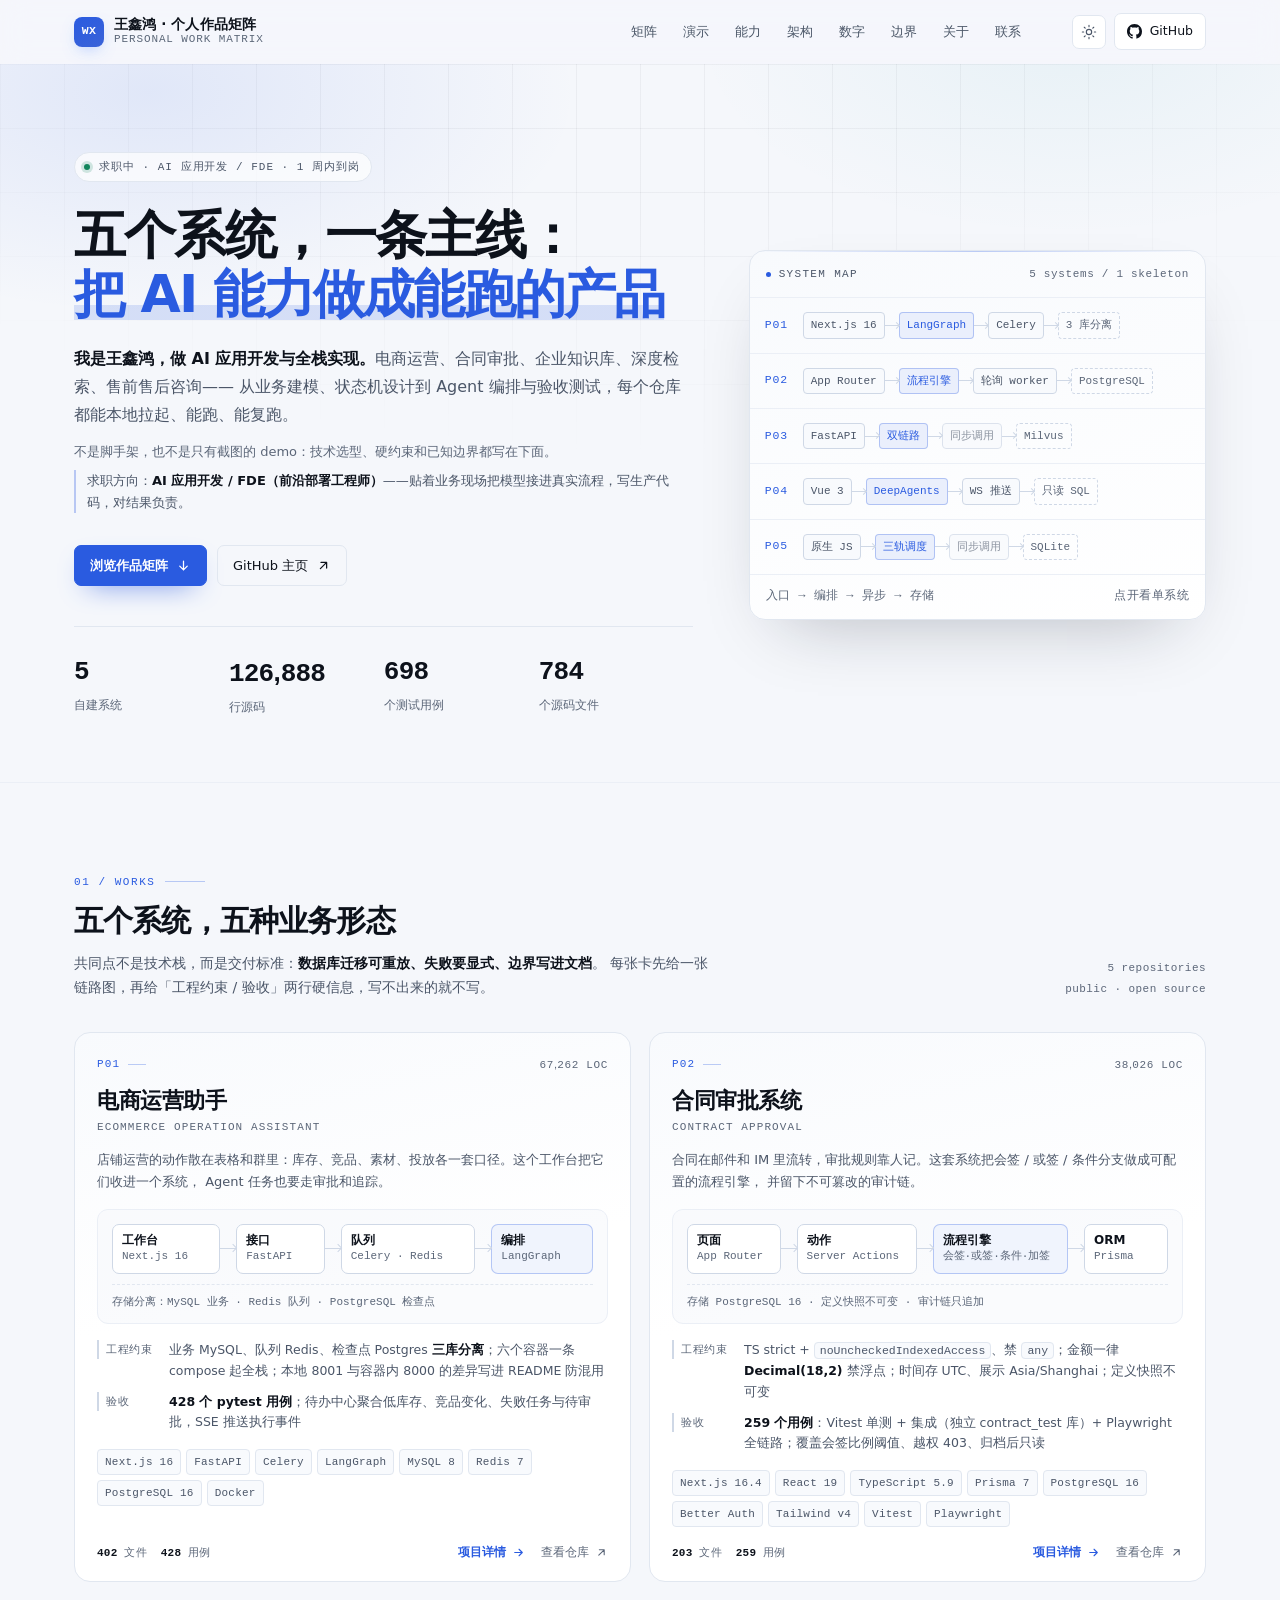
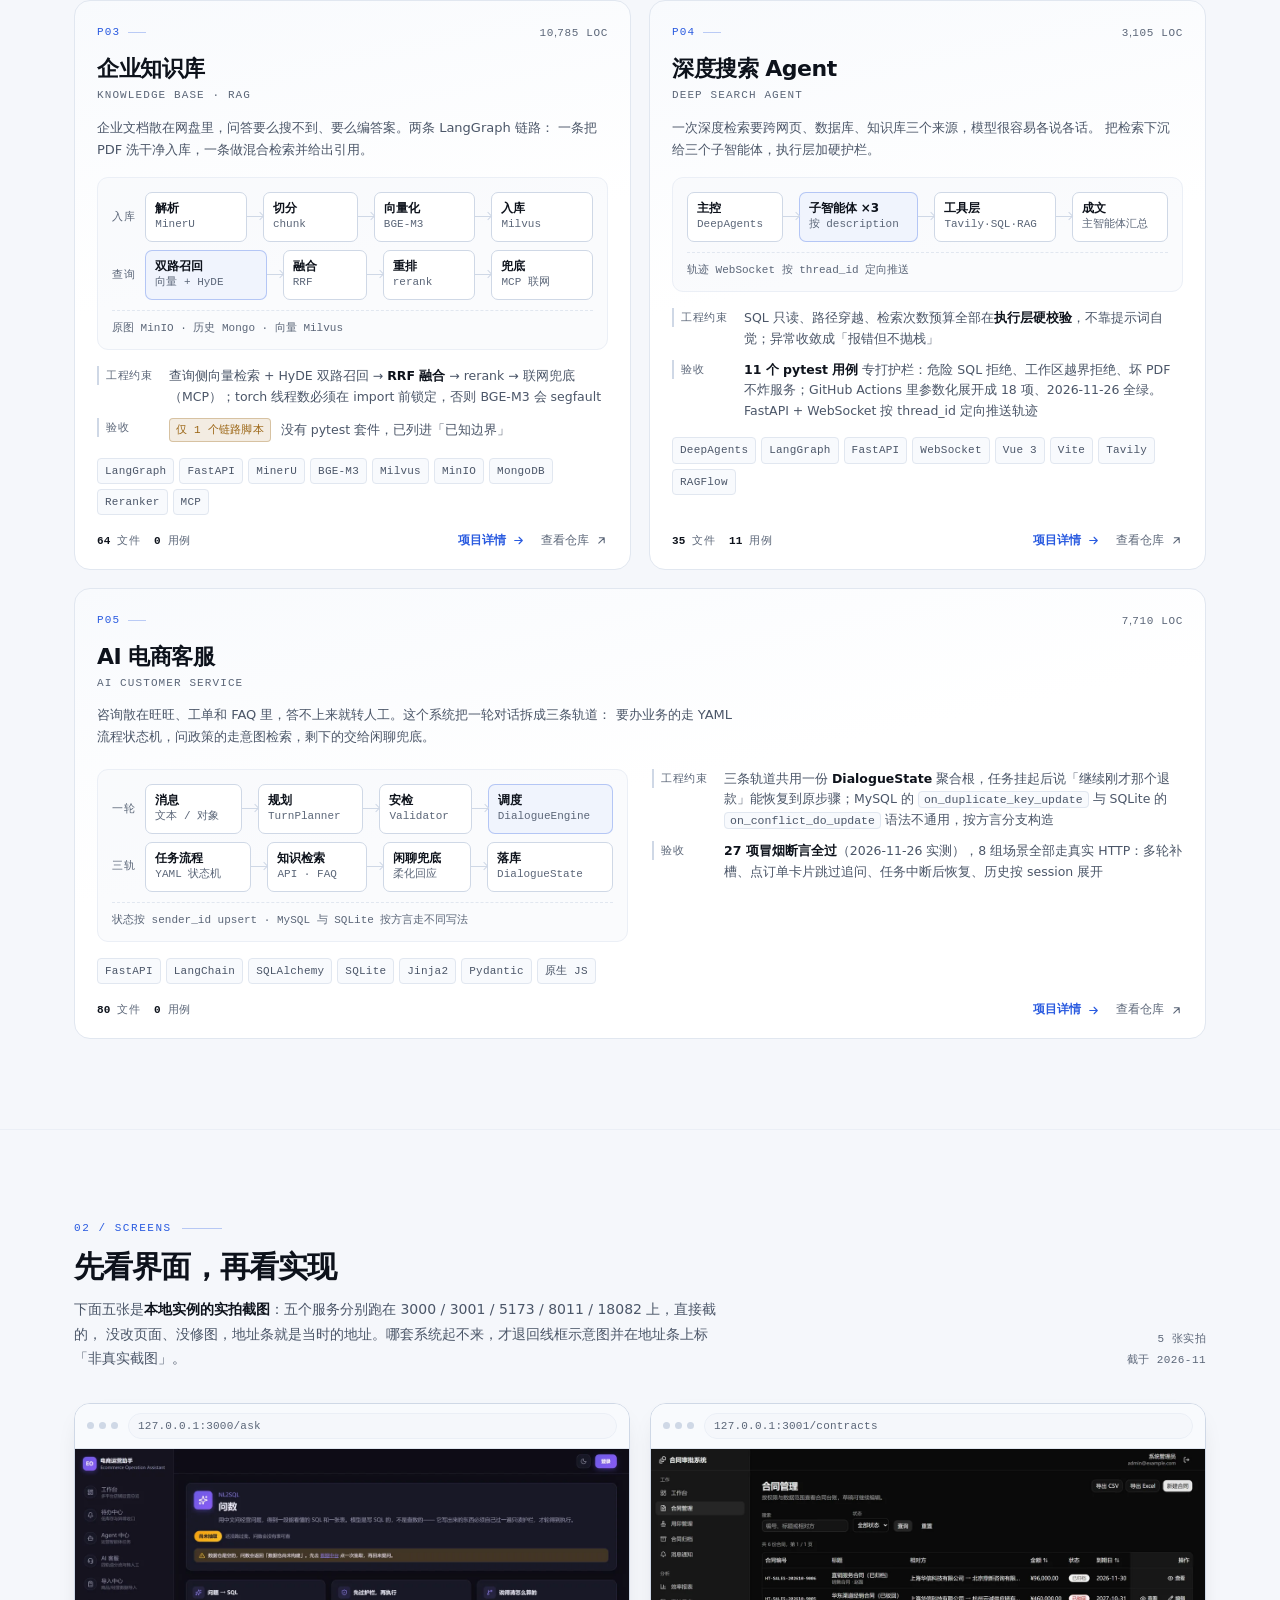
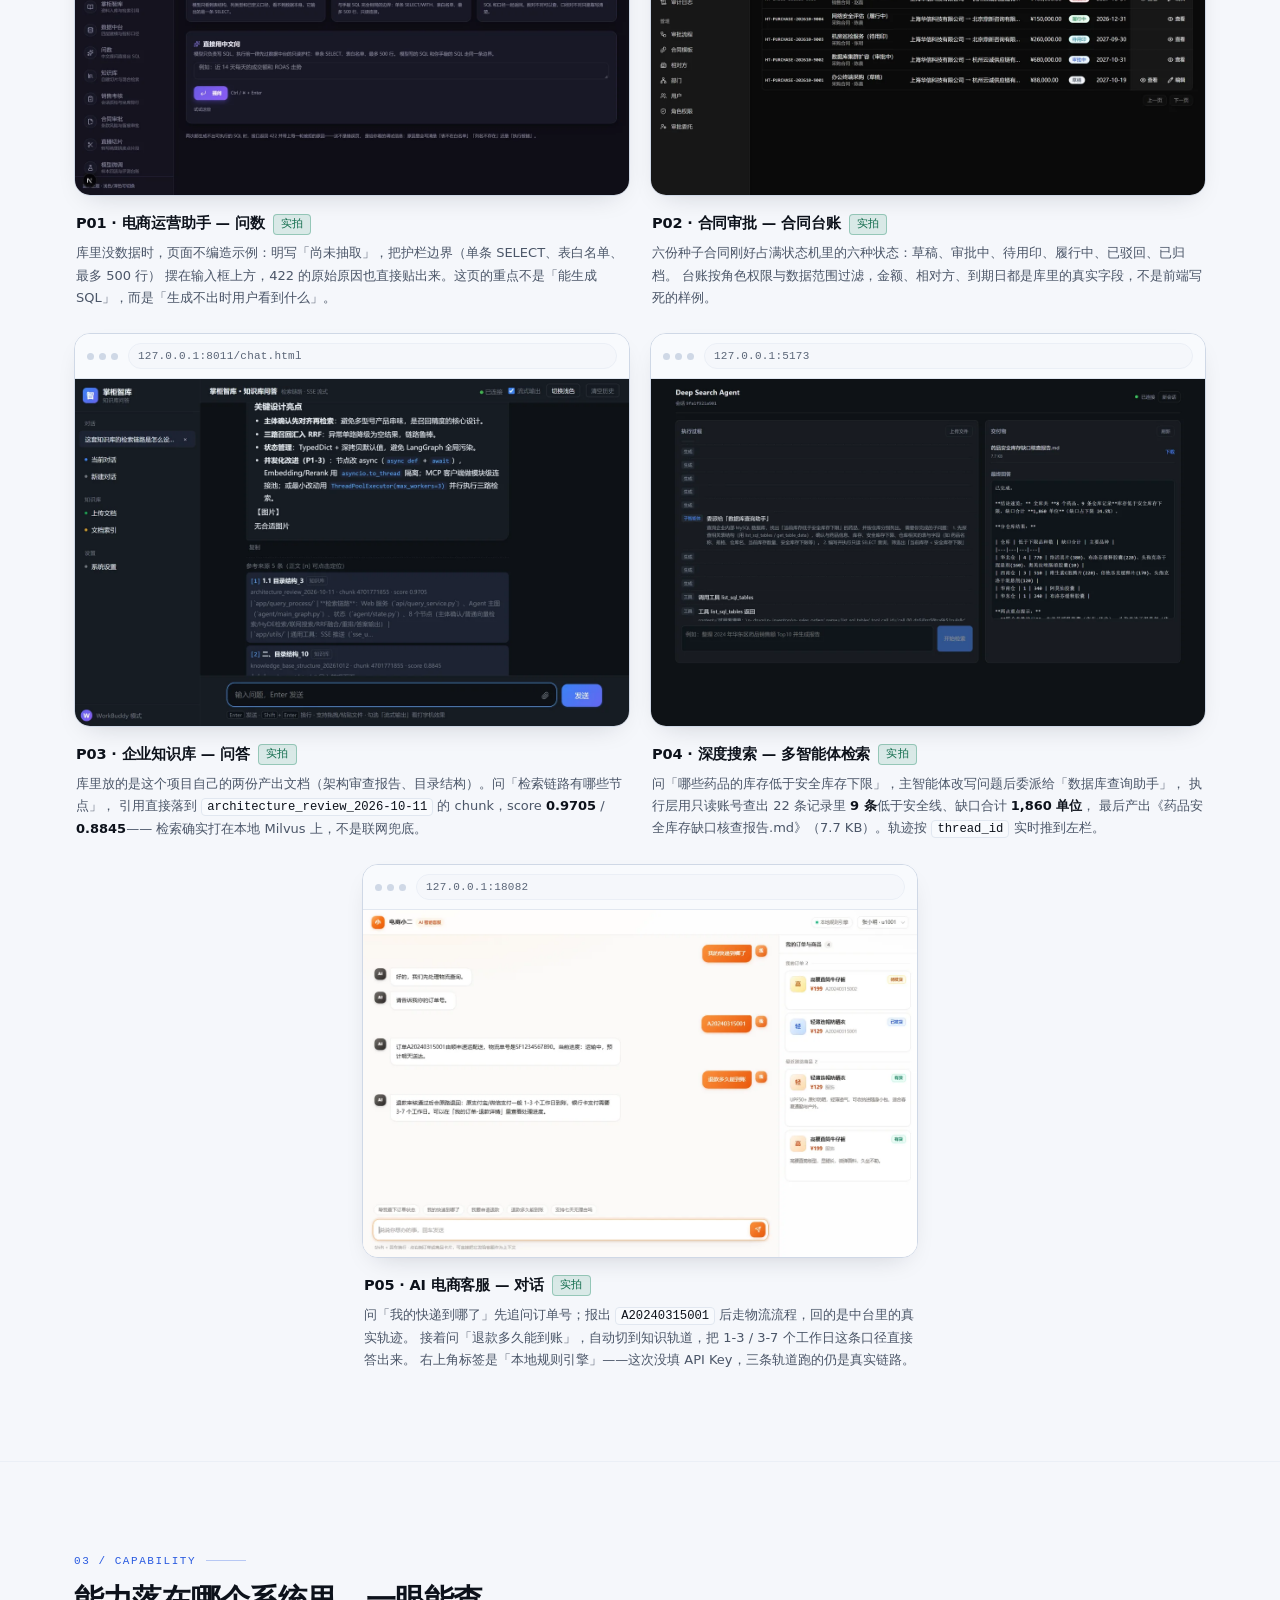
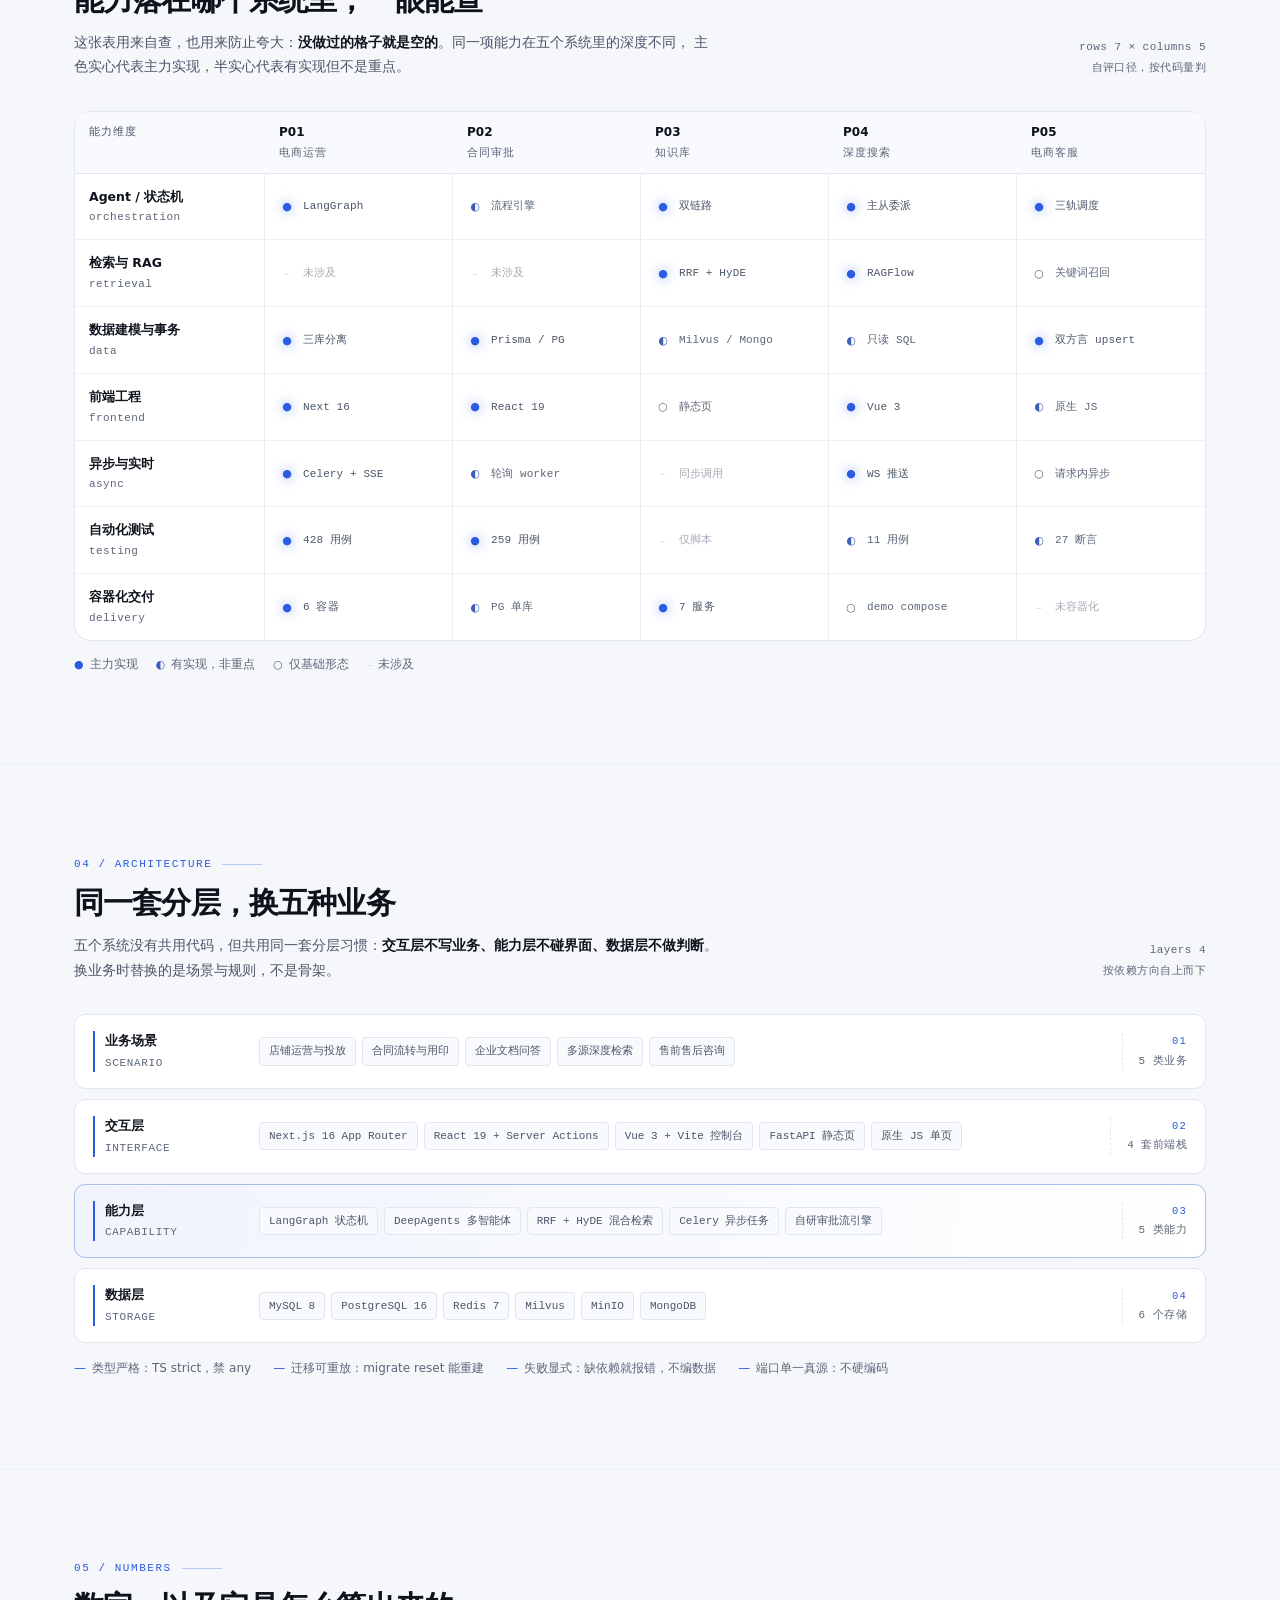
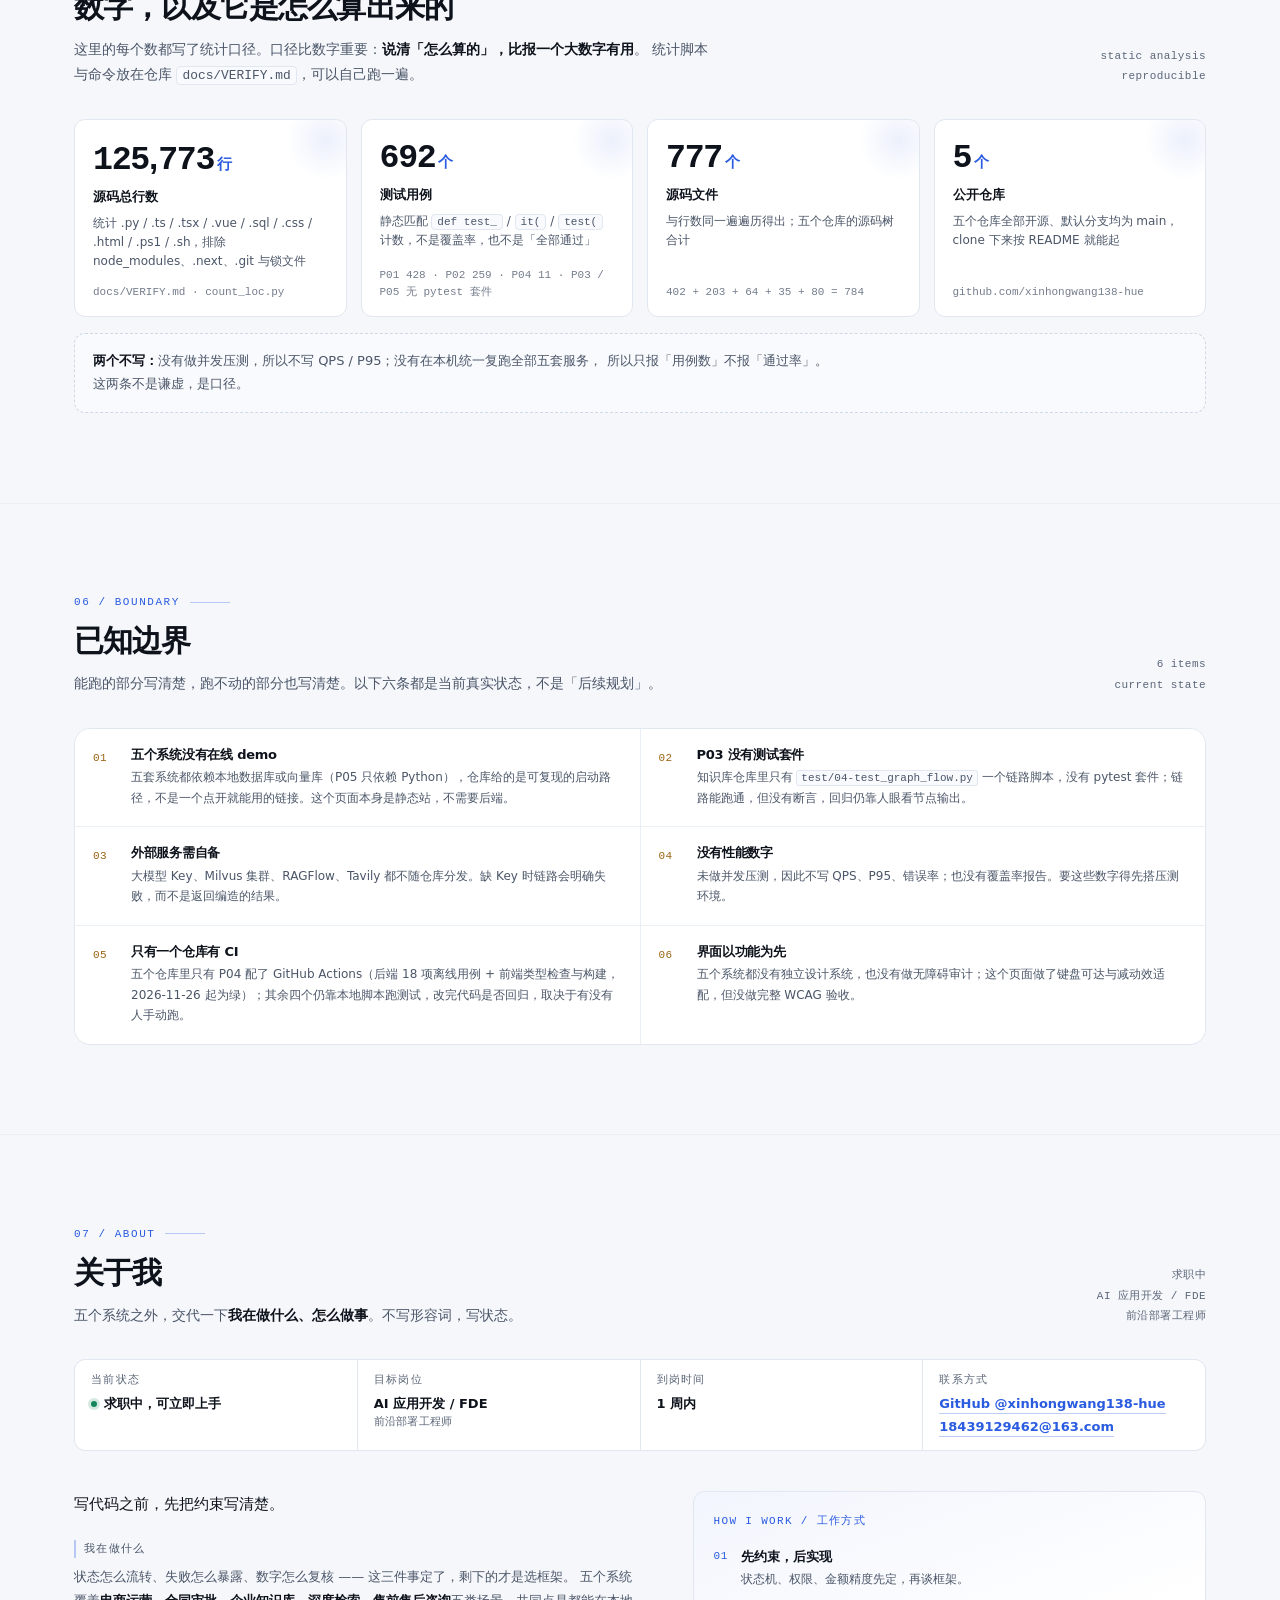
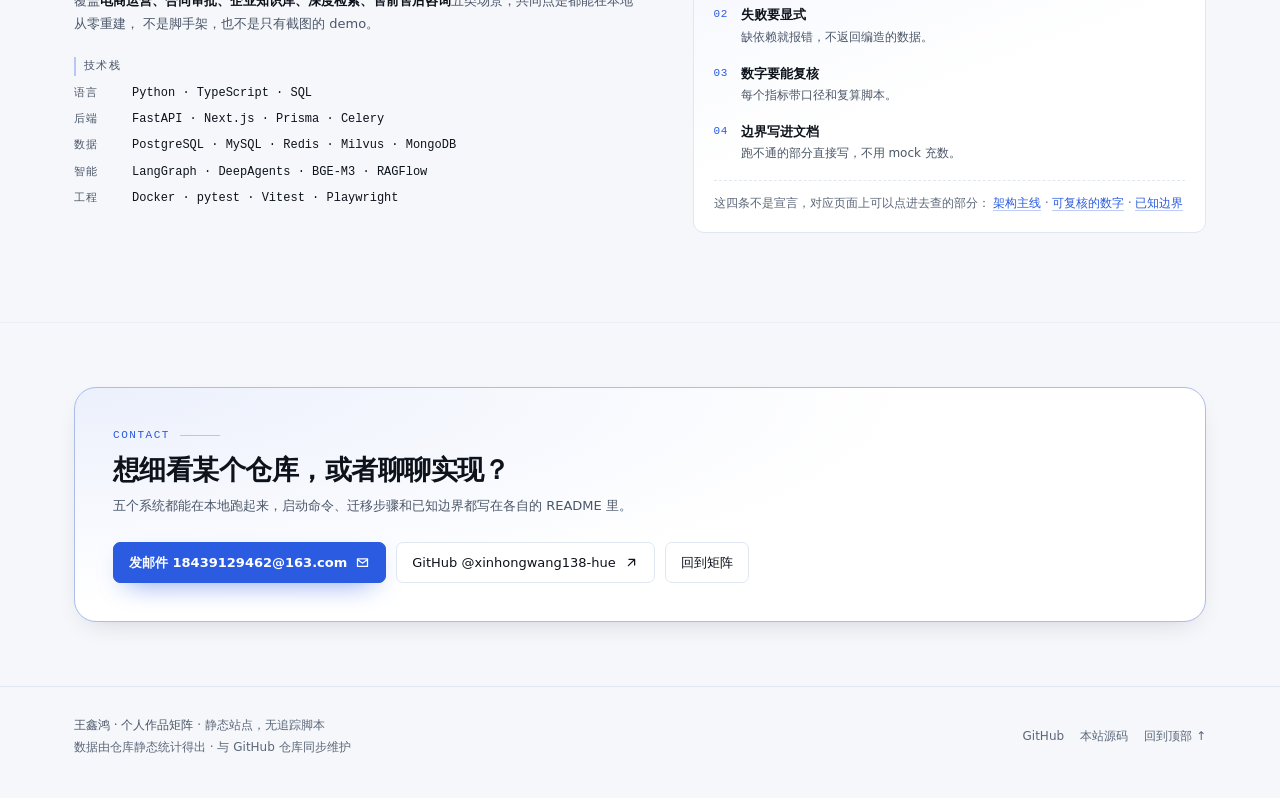
==== commit 85252b44: "修正 CI 边界：五个仓库里只有 P04 有流水线 首页 06 节与项目边界写的是「没有 CI 流水线」，但 deep-search-agent 自 2026-10-29 就配了 Actions（只是" ====
--- a/index.html
+++ b/index.html
@@ -451,7 +451,7 @@
             </div>
             <div class="fact">
               <span class="fact__label">验收</span>
-              <span class="fact__text"><b>11 个 pytest 用例</b> 专打护栏：危险 SQL 拒绝、工作区越界拒绝、坏 PDF 不炸服务；FastAPI + WebSocket 按 thread_id 定向推送轨迹</span>
+              <span class="fact__text"><b>11 个 pytest 用例</b> 专打护栏：危险 SQL 拒绝、工作区越界拒绝、坏 PDF 不炸服务；GitHub Actions 里参数化展开成 18 项、2026-11-26 全绿。FastAPI + WebSocket 按 thread_id 定向推送轨迹</span>
             </div>
           </div>
 
@@ -958,8 +958,8 @@
         <div class="bound">
           <div class="bound__n">05</div>
           <div>
-            <h3>没有 CI 流水线</h3>
-            <p>五个仓库都靠本地脚本跑测试，没有配置 GitHub Actions 之类的自动校验；改完代码是否回归，取决于有没有人手动跑。</p>
+            <h3>只有一个仓库有 CI</h3>
+            <p>五个仓库里只有 P04 配了 GitHub Actions（后端 18 项离线用例 + 前端类型检查与构建，2026-11-26 起为绿）；其余四个仍靠本地脚本跑测试，改完代码是否回归，取决于有没有人手动跑。</p>
           </div>
         </div>
 
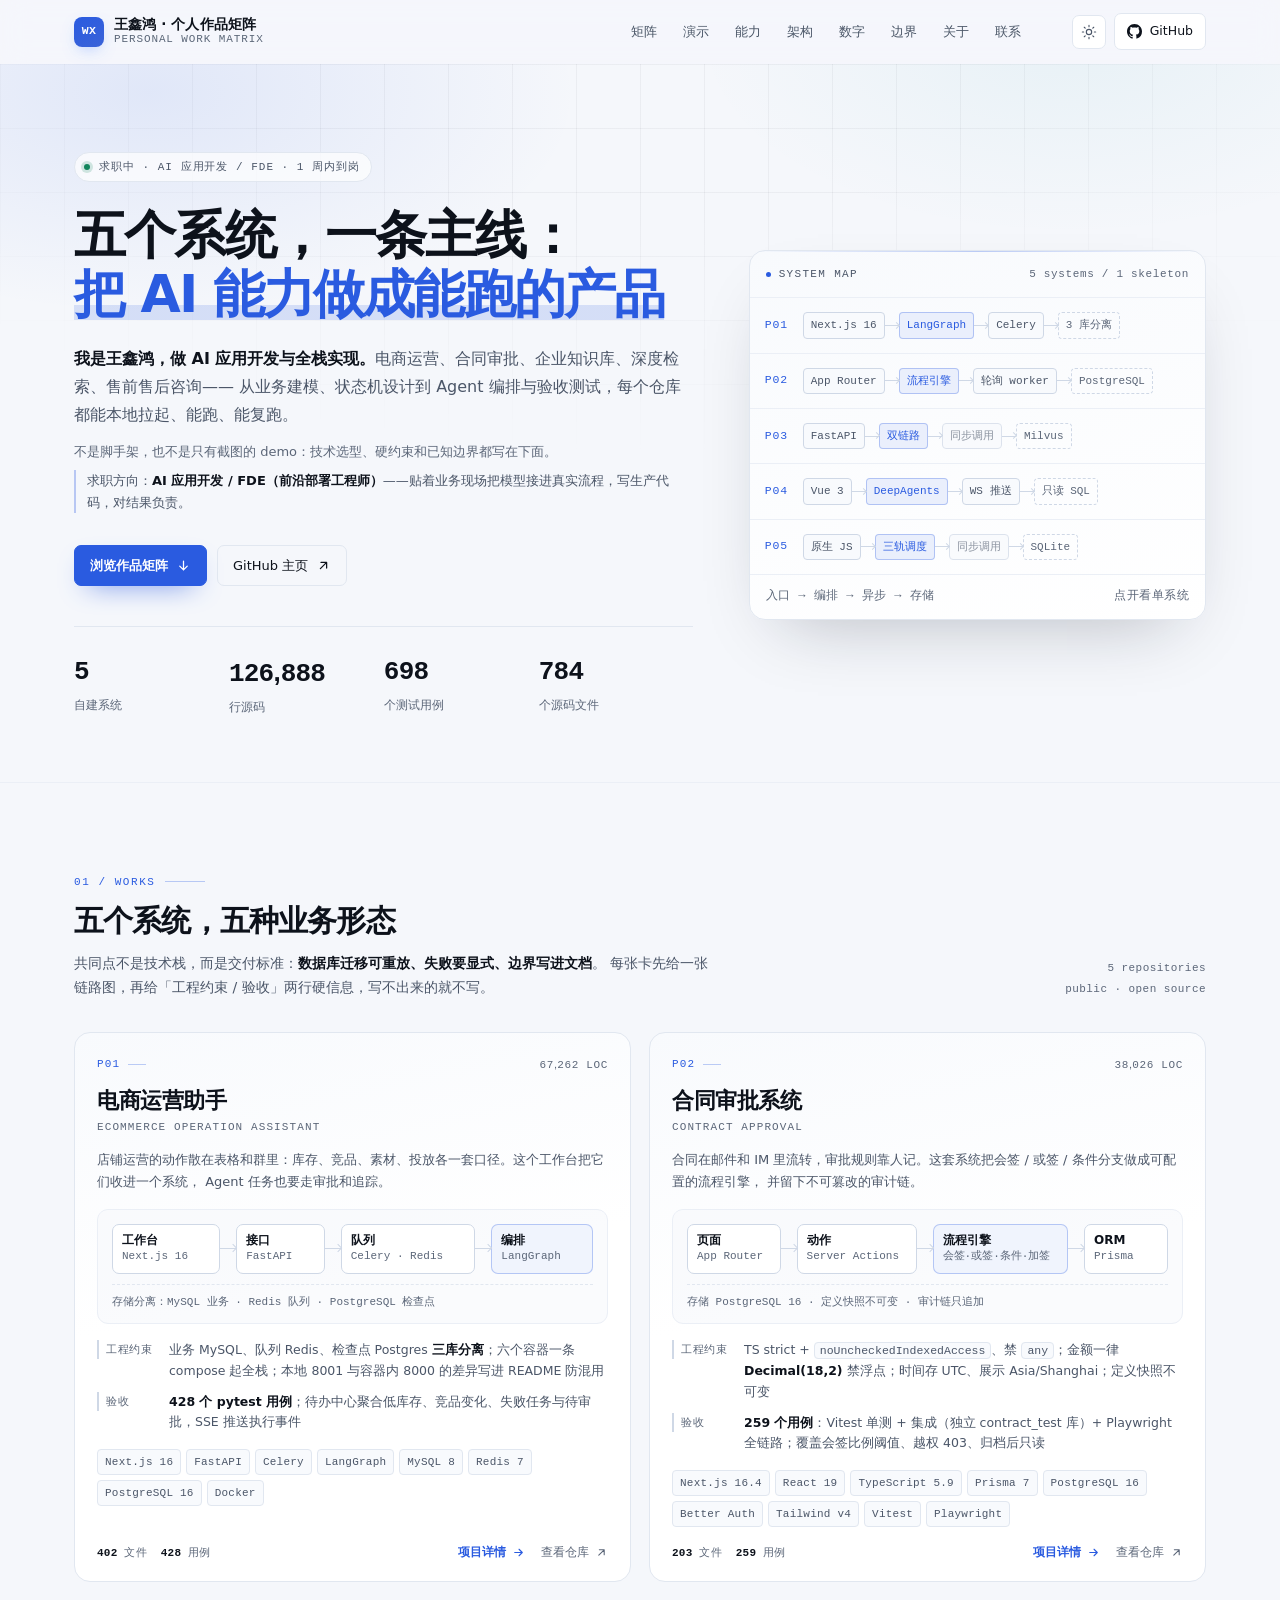
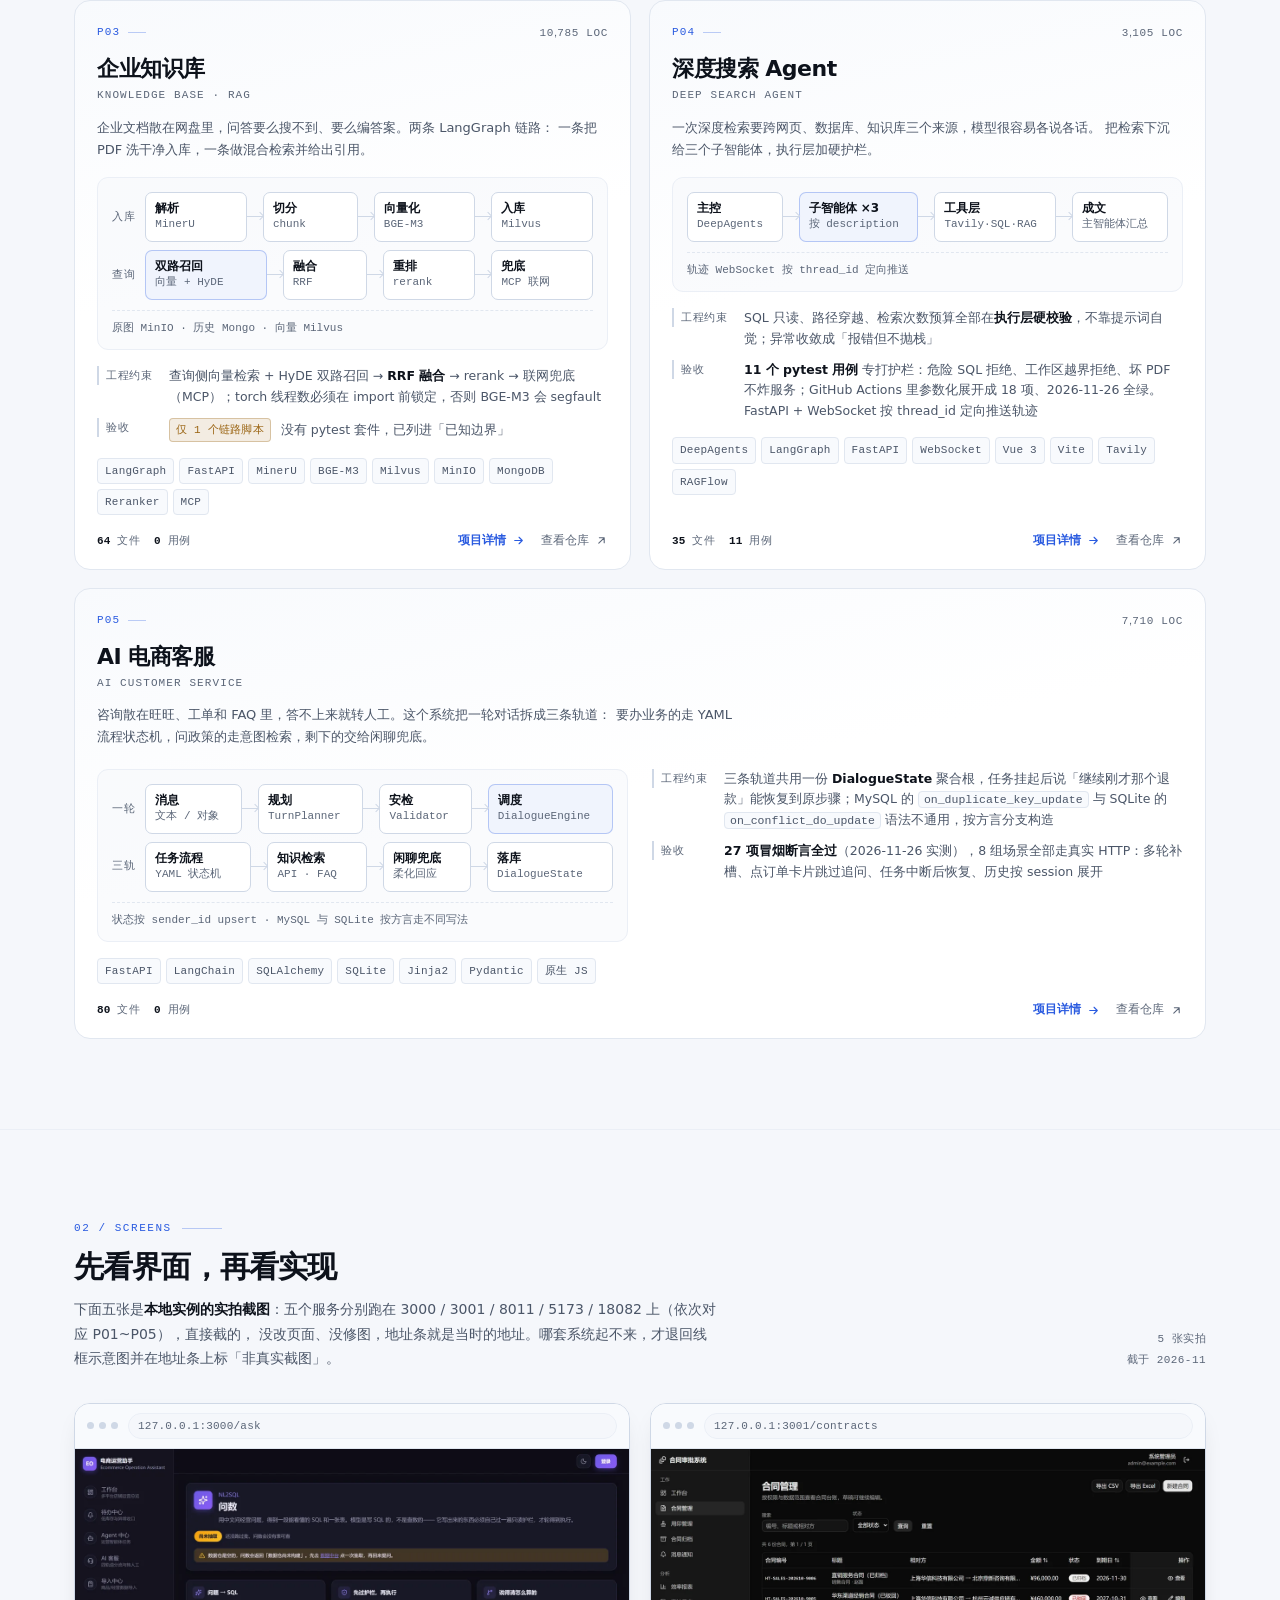
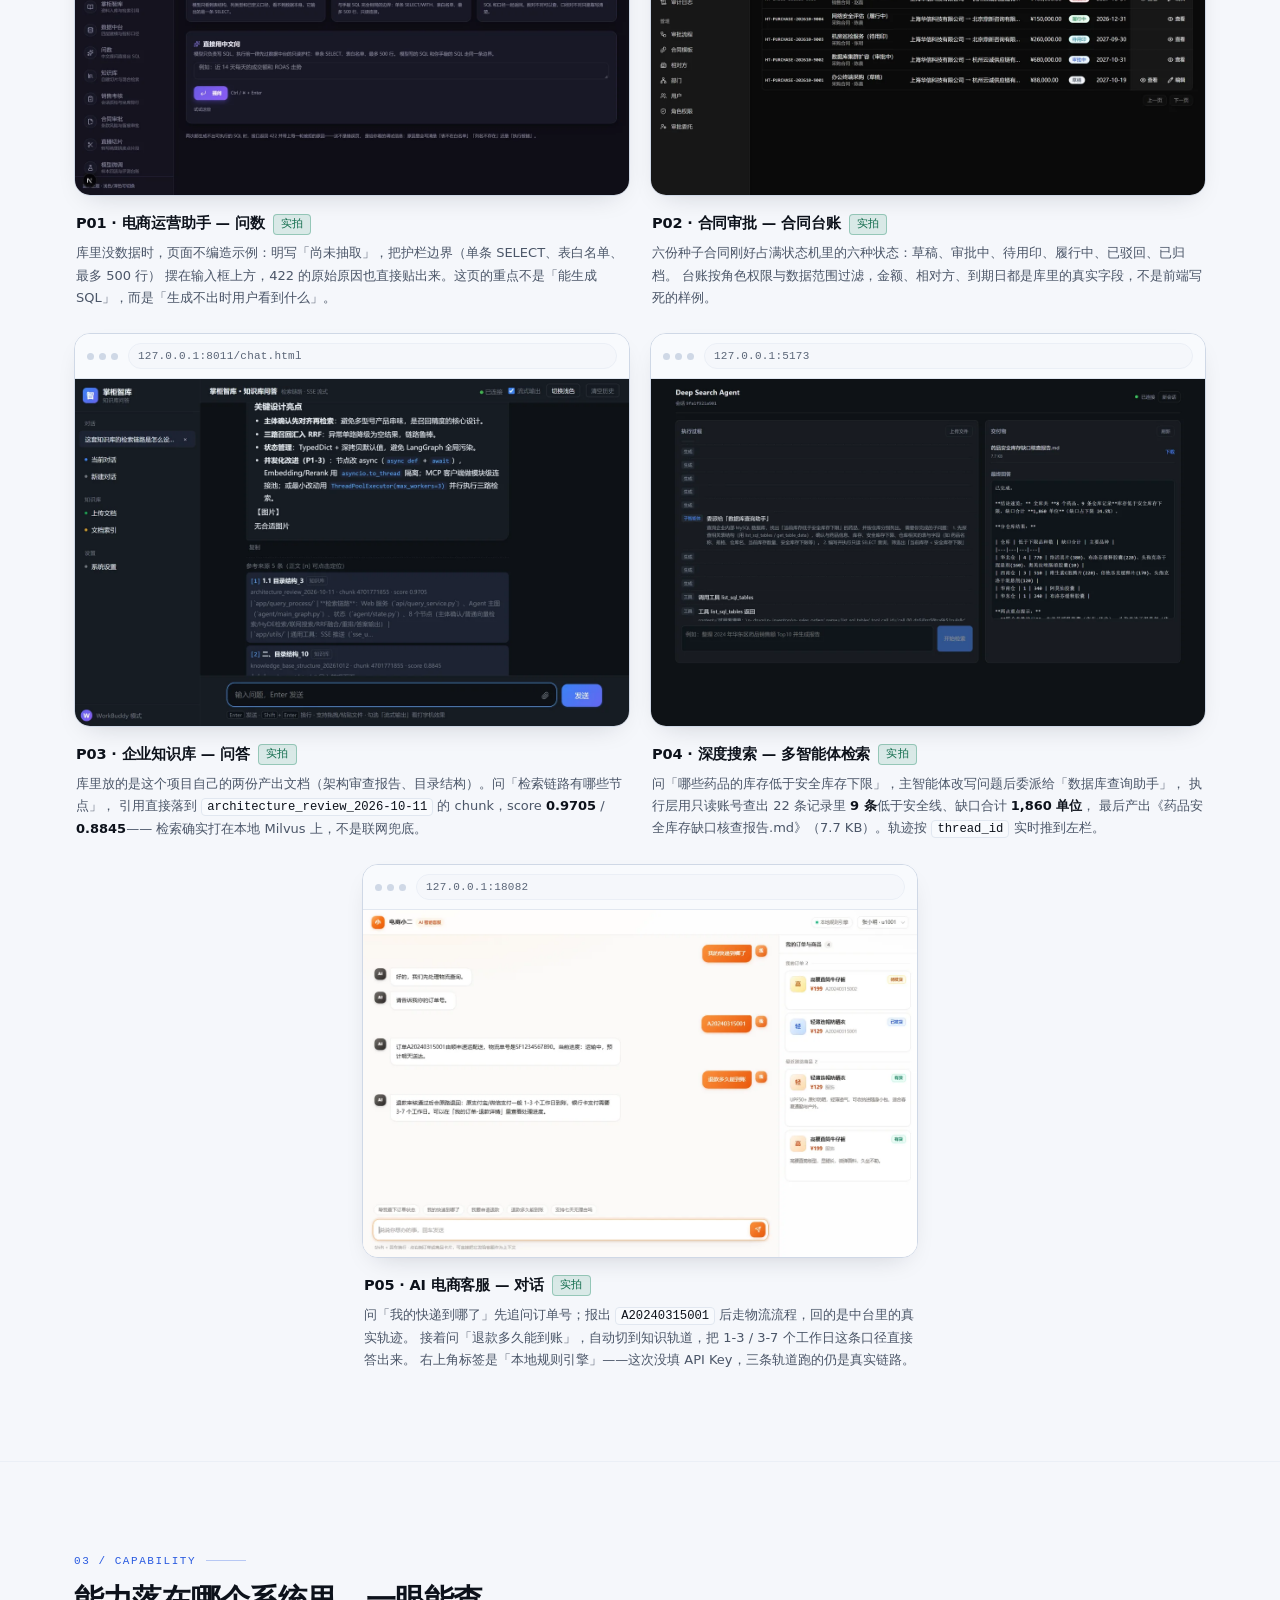
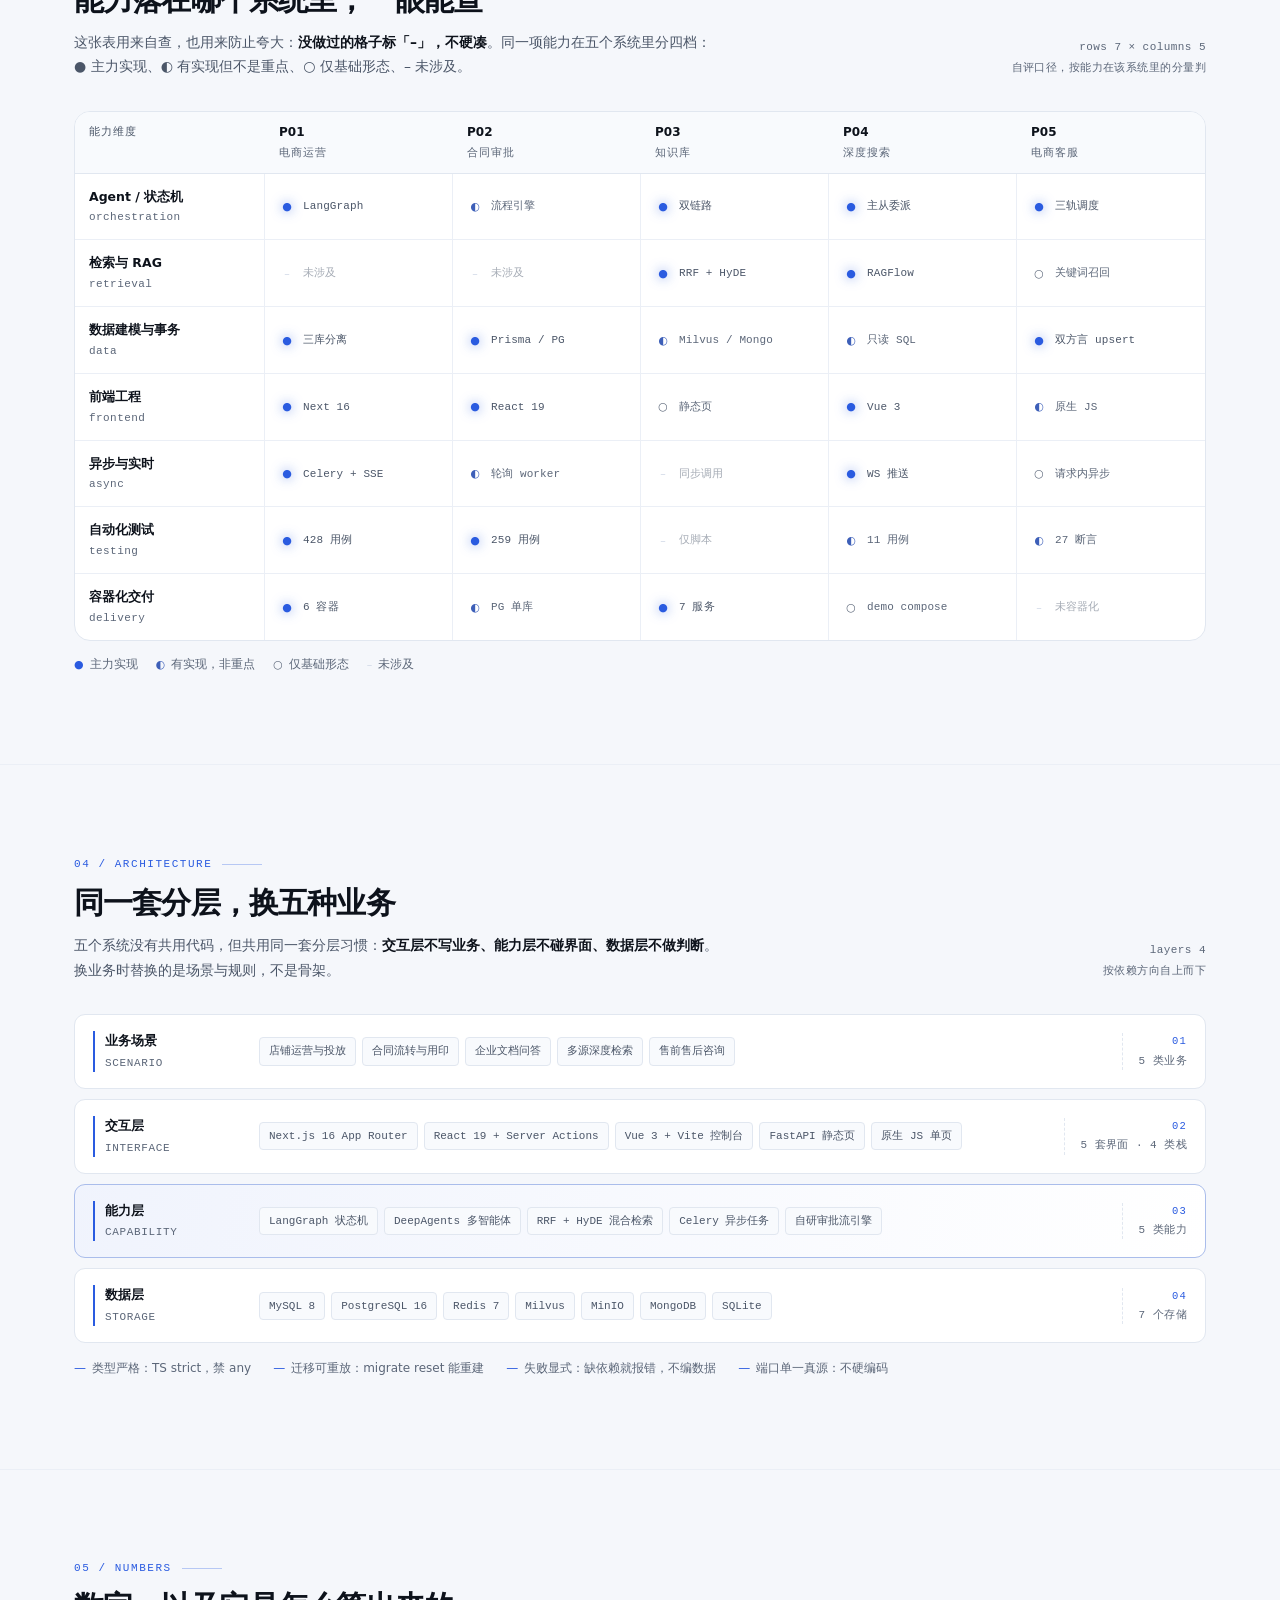
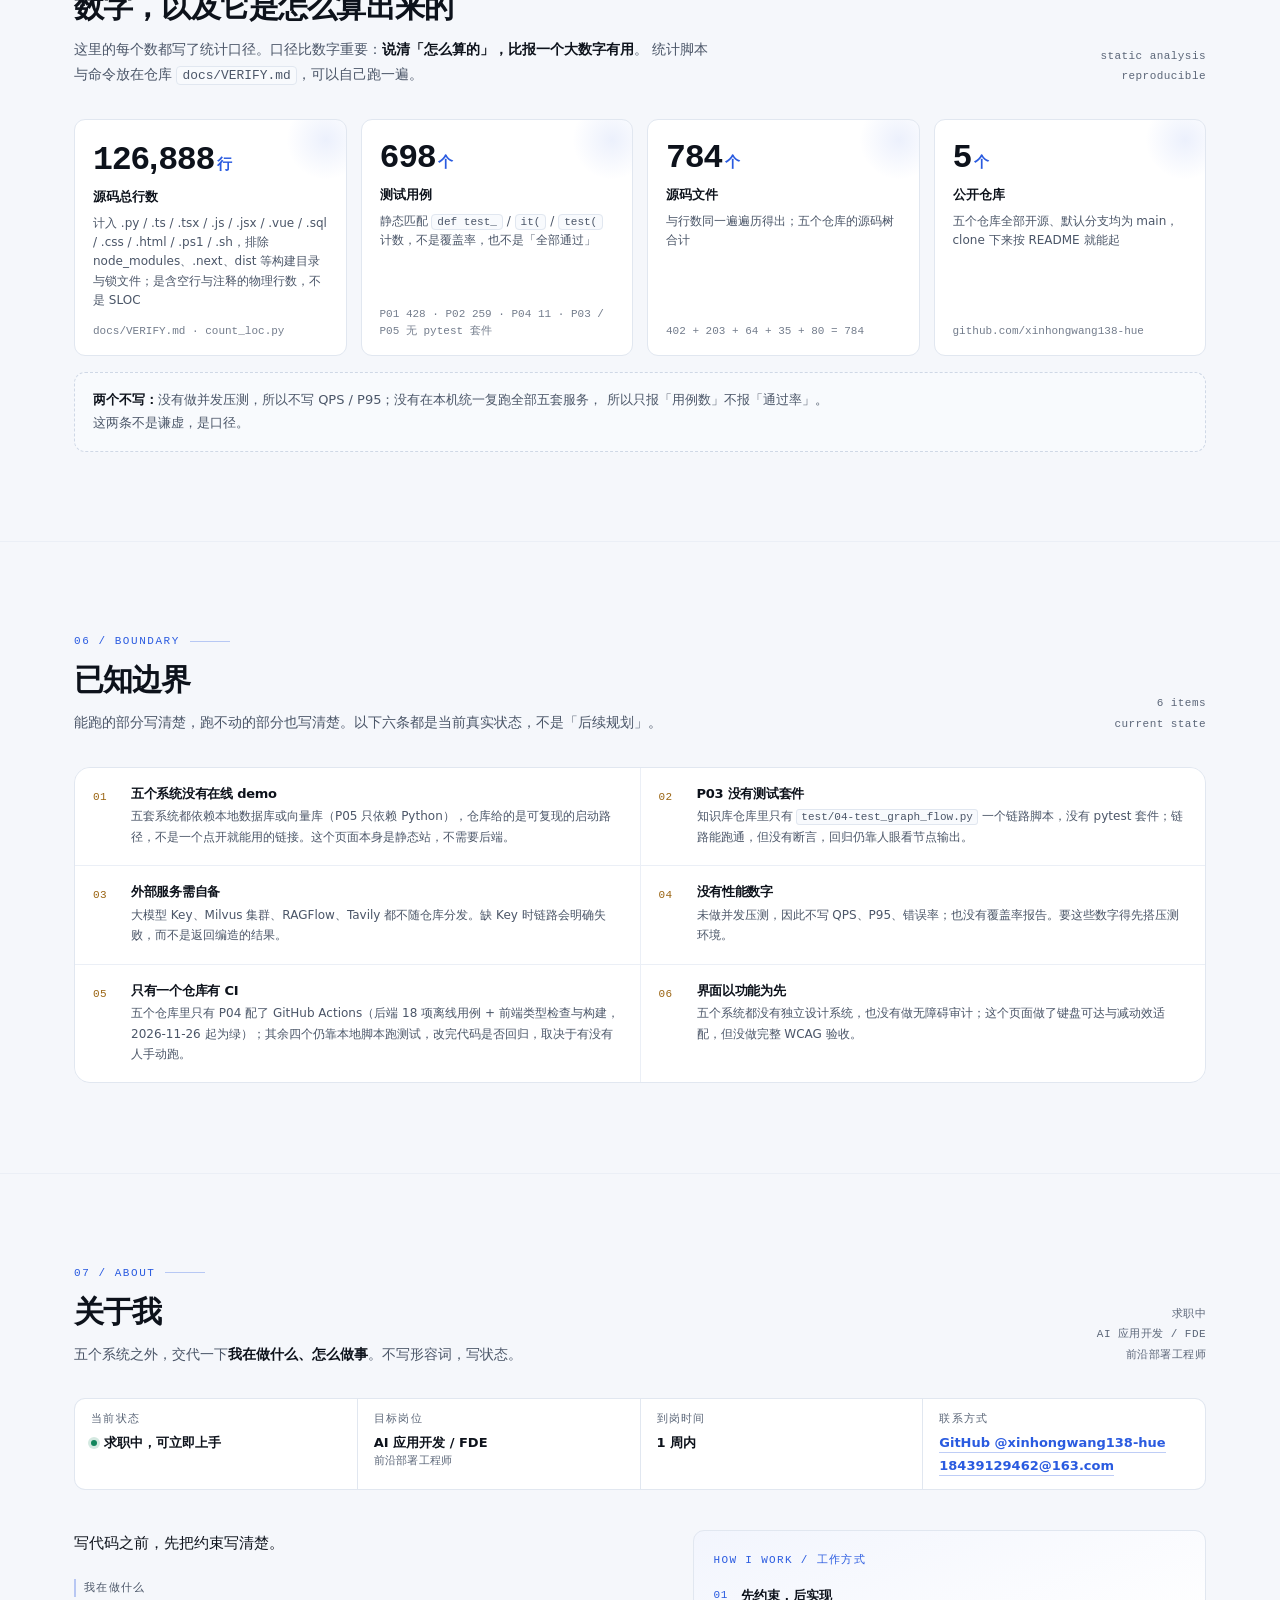
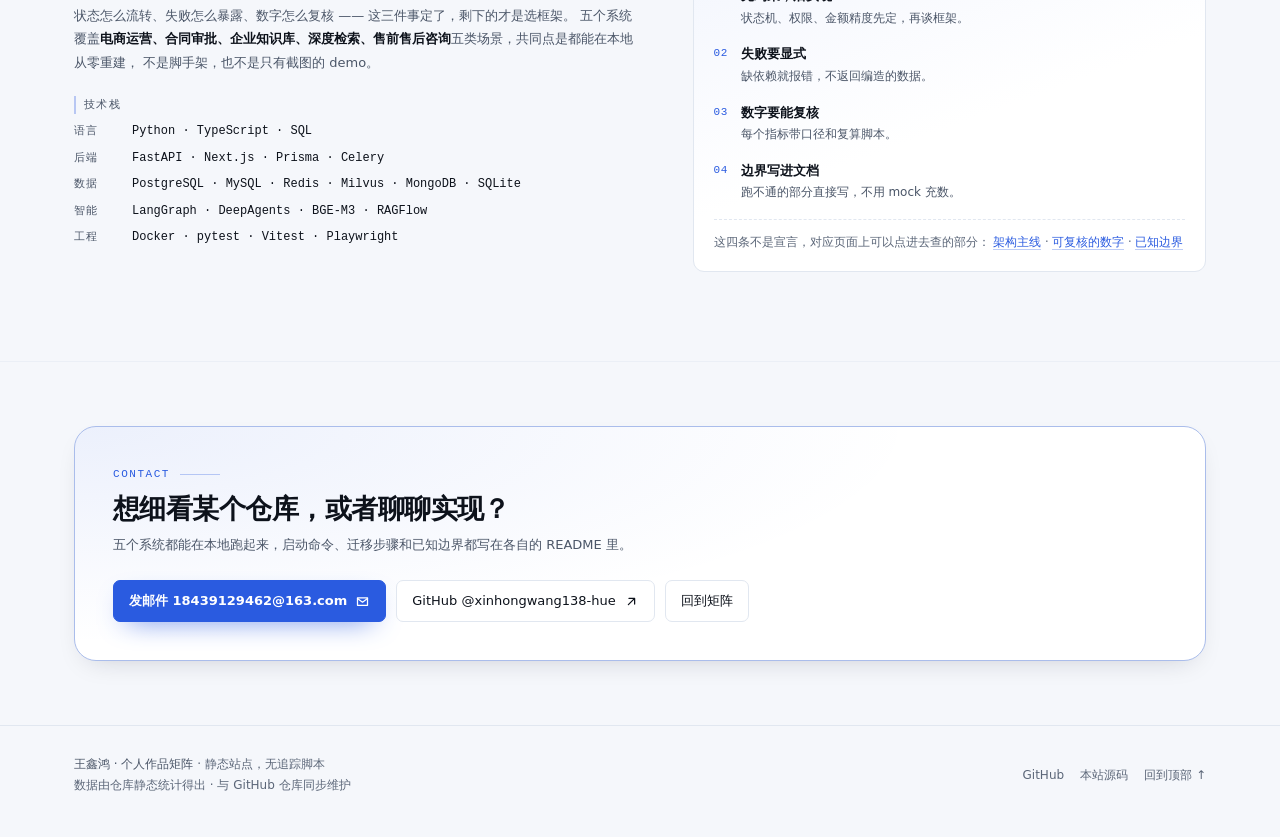
==== commit 31378518: "口径对齐：页面写的统计范围与分档要和脚本、图例一致 这些都是「写着有、点开查不到」级别的小漏，但它们正是这个站点唯一的卖点 ——数字带口径，所以口径本身错了比数字错了更伤。  - 05 节行数卡的扩展" ====
--- a/index.html
+++ b/index.html
@@ -562,7 +562,7 @@
           <div class="sec-kicker">02 / Screens</div>
           <h2>先看界面，再看实现</h2>
           <p>
-            下面五张是<b>本地实例的实拍截图</b>：五个服务分别跑在 3000 / 3001 / 5173 / 8011 / 18082 上，直接截的，
+            下面五张是<b>本地实例的实拍截图</b>：五个服务分别跑在 3000 / 3001 / 8011 / 5173 / 18082 上（依次对应 P01~P05），直接截的，
             没改页面、没修图，地址条就是当时的地址。哪套系统起不来，才退回线框示意图并在地址条上标「非真实截图」。
           </p>
         </div>
@@ -702,12 +702,12 @@
           <div class="sec-kicker">03 / Capability</div>
           <h2>能力落在哪个系统里，一眼能查</h2>
           <p>
-            这张表用来自查，也用来防止夸大：<b>没做过的格子就是空的</b>。同一项能力在五个系统里的深度不同，
-            主色实心代表主力实现，半实心代表有实现但不是重点。
+            这张表用来自查，也用来防止夸大：<b>没做过的格子标「–」，不硬凑</b>。同一项能力在五个系统里分四档：
+            ● 主力实现、◐ 有实现但不是重点、○ 仅基础形态、– 未涉及。
           </p>
         </div>
         <div class="sec-head__aside">
-          rows 7 × columns 5<br>自评口径，按代码量判
+          rows 7 × columns 5<br>自评口径，按能力在该系统里的分量判
         </div>
       </div>
 
@@ -825,7 +825,7 @@
           <div class="band__items">
             <span class="chip">Next.js 16 App Router</span><span class="chip">React 19 + Server Actions</span><span class="chip">Vue 3 + Vite 控制台</span><span class="chip">FastAPI 静态页</span><span class="chip">原生 JS 单页</span>
           </div>
-          <div class="band__meta"><i>02</i><span>4 套前端栈</span></div>
+          <div class="band__meta"><i>02</i><span>5 套界面 · 4 类栈</span></div>
         </div>
 
         <div class="band band--accent">
@@ -839,9 +839,9 @@
         <div class="band">
           <div class="band__label"><b>数据层</b><span>storage</span></div>
           <div class="band__items">
-            <span class="chip">MySQL 8</span><span class="chip">PostgreSQL 16</span><span class="chip">Redis 7</span><span class="chip">Milvus</span><span class="chip">MinIO</span><span class="chip">MongoDB</span>
-          </div>
-          <div class="band__meta"><i>04</i><span>6 个存储</span></div>
+            <span class="chip">MySQL 8</span><span class="chip">PostgreSQL 16</span><span class="chip">Redis 7</span><span class="chip">Milvus</span><span class="chip">MinIO</span><span class="chip">MongoDB</span><span class="chip">SQLite</span>
+          </div>
+          <div class="band__meta"><i>04</i><span>7 个存储</span></div>
         </div>
       </div>
 
@@ -875,7 +875,7 @@
         <div class="ev reveal">
           <div class="ev__num"><span data-count="126888">126<span class="num-sep">,</span>888</span><span class="ev__unit">行</span></div>
           <div class="ev__title">源码总行数</div>
-          <div class="ev__desc">统计 .py / .ts / .tsx / .vue / .sql / .css / .html / .ps1 / .sh，排除 node_modules、.next、.git 与锁文件</div>
+          <div class="ev__desc">计入 .py / .ts / .tsx / .js / .jsx / .vue / .sql / .css / .html / .ps1 / .sh，排除 node_modules、.next、dist 等构建目录与锁文件；是含空行与注释的物理行数，不是 SLOC</div>
           <div class="ev__src">docs/VERIFY.md · count_loc.py</div>
         </div>
 
@@ -1036,7 +1036,7 @@
               </div>
               <div class="stack__row">
                 <dt class="stack__k">数据</dt>
-                <dd class="stack__v">PostgreSQL<span aria-hidden="true"> · </span>MySQL<span aria-hidden="true"> · </span>Redis<span aria-hidden="true"> · </span>Milvus<span aria-hidden="true"> · </span>MongoDB</dd>
+                <dd class="stack__v">PostgreSQL<span aria-hidden="true"> · </span>MySQL<span aria-hidden="true"> · </span>Redis<span aria-hidden="true"> · </span>Milvus<span aria-hidden="true"> · </span>MongoDB<span aria-hidden="true"> · </span>SQLite</dd>
               </div>
               <div class="stack__row">
                 <dt class="stack__k">智能</dt>
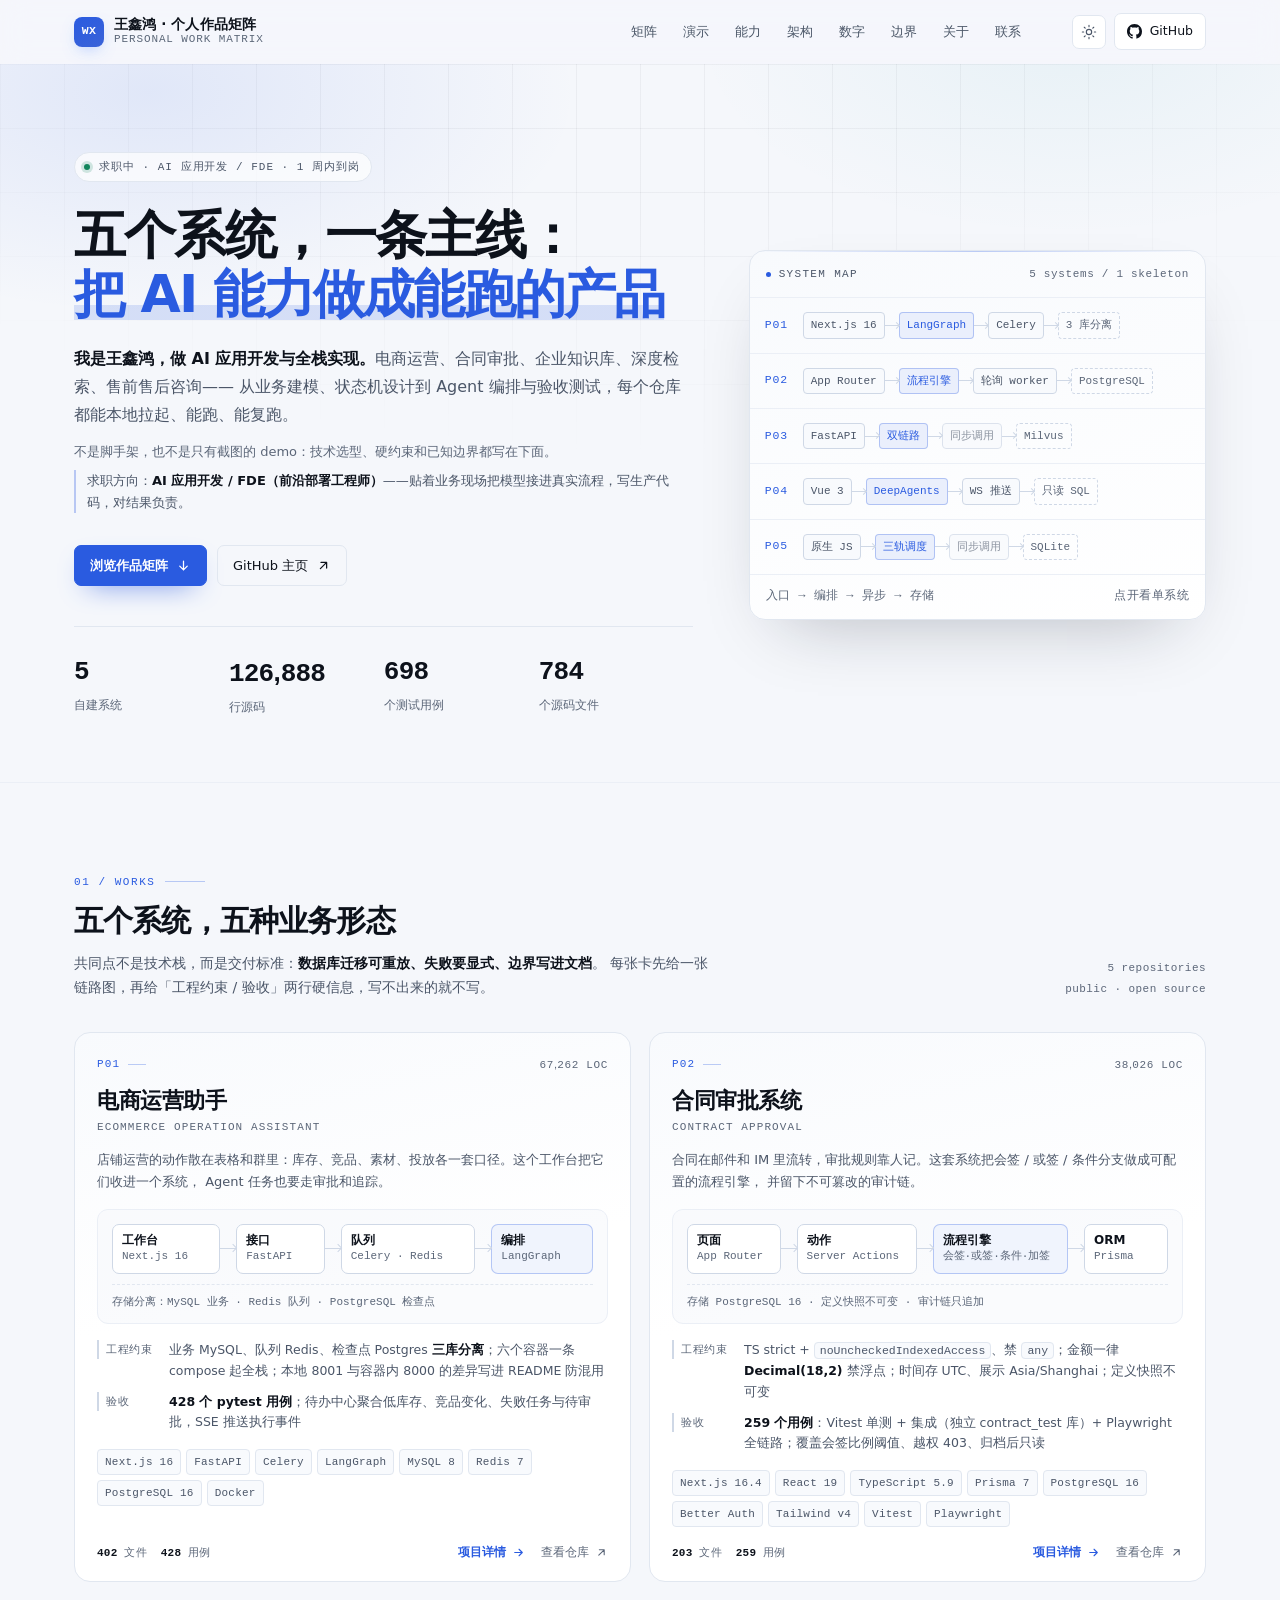
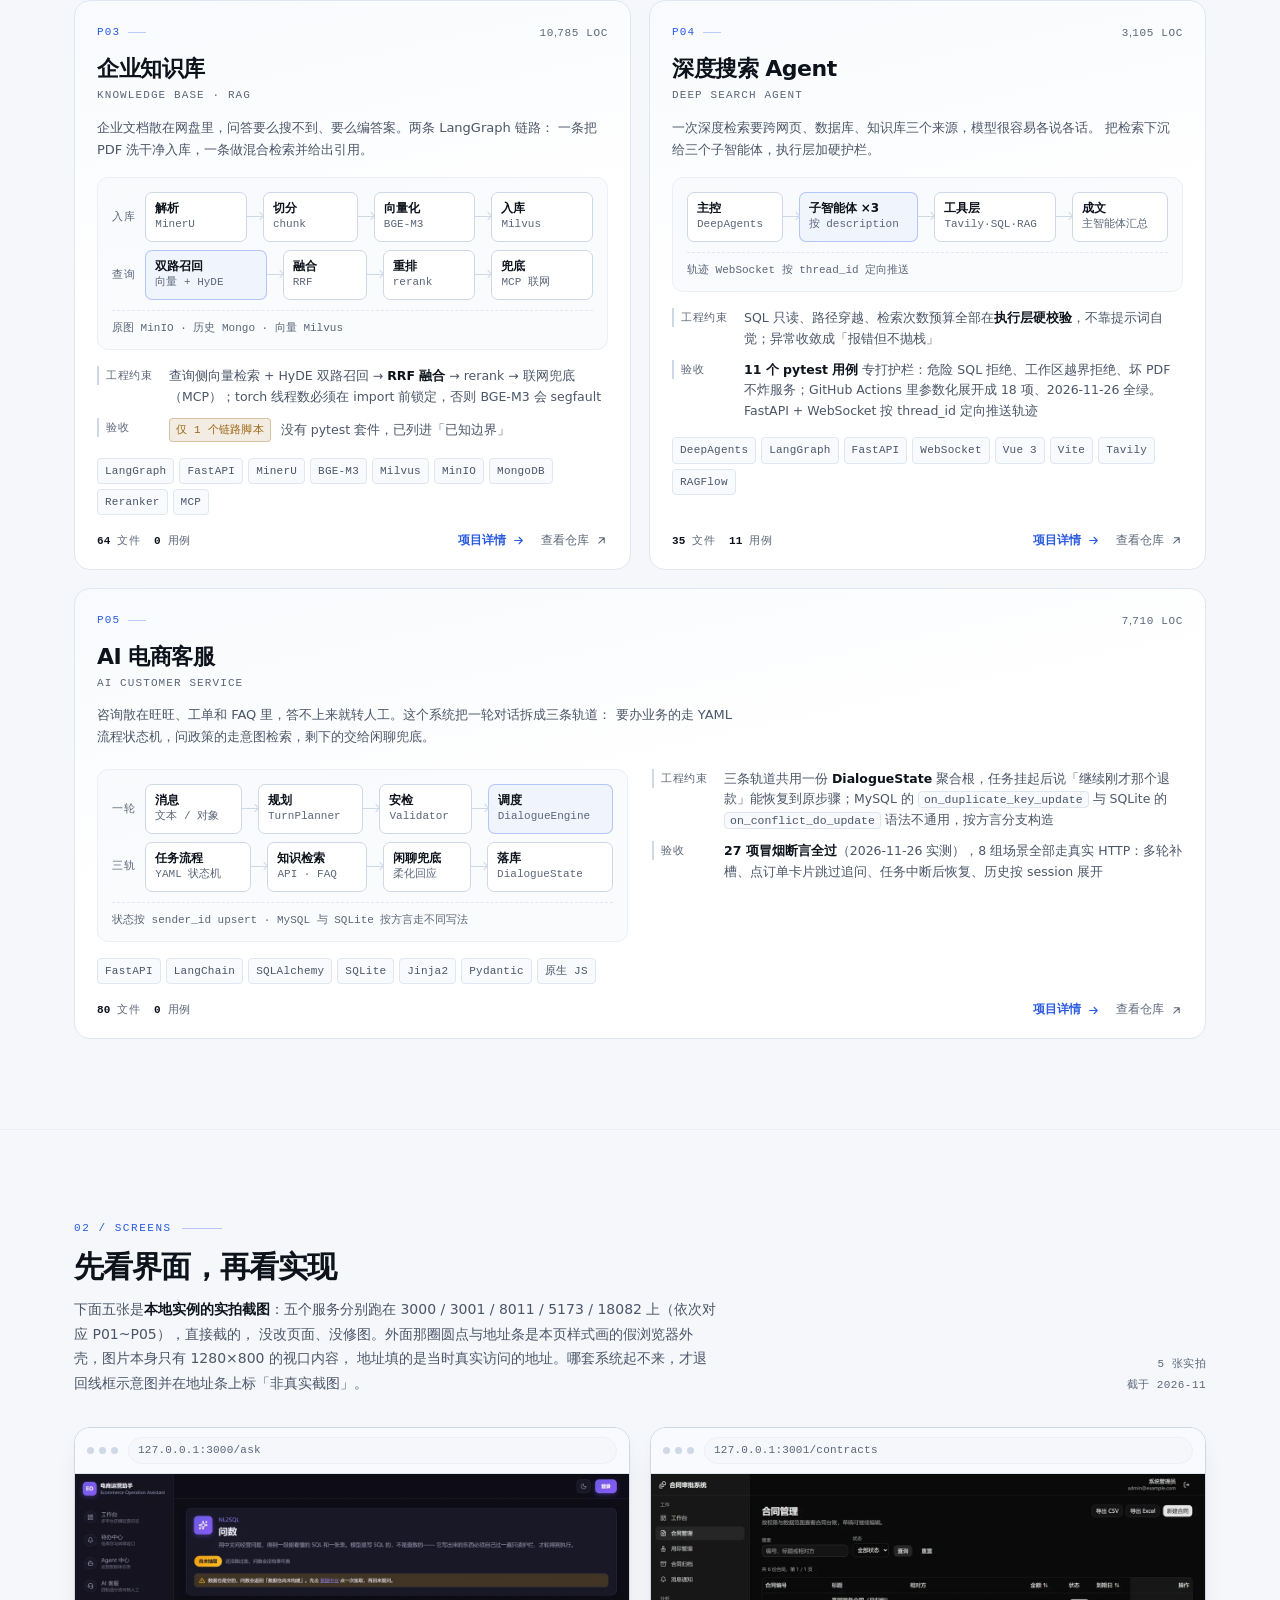
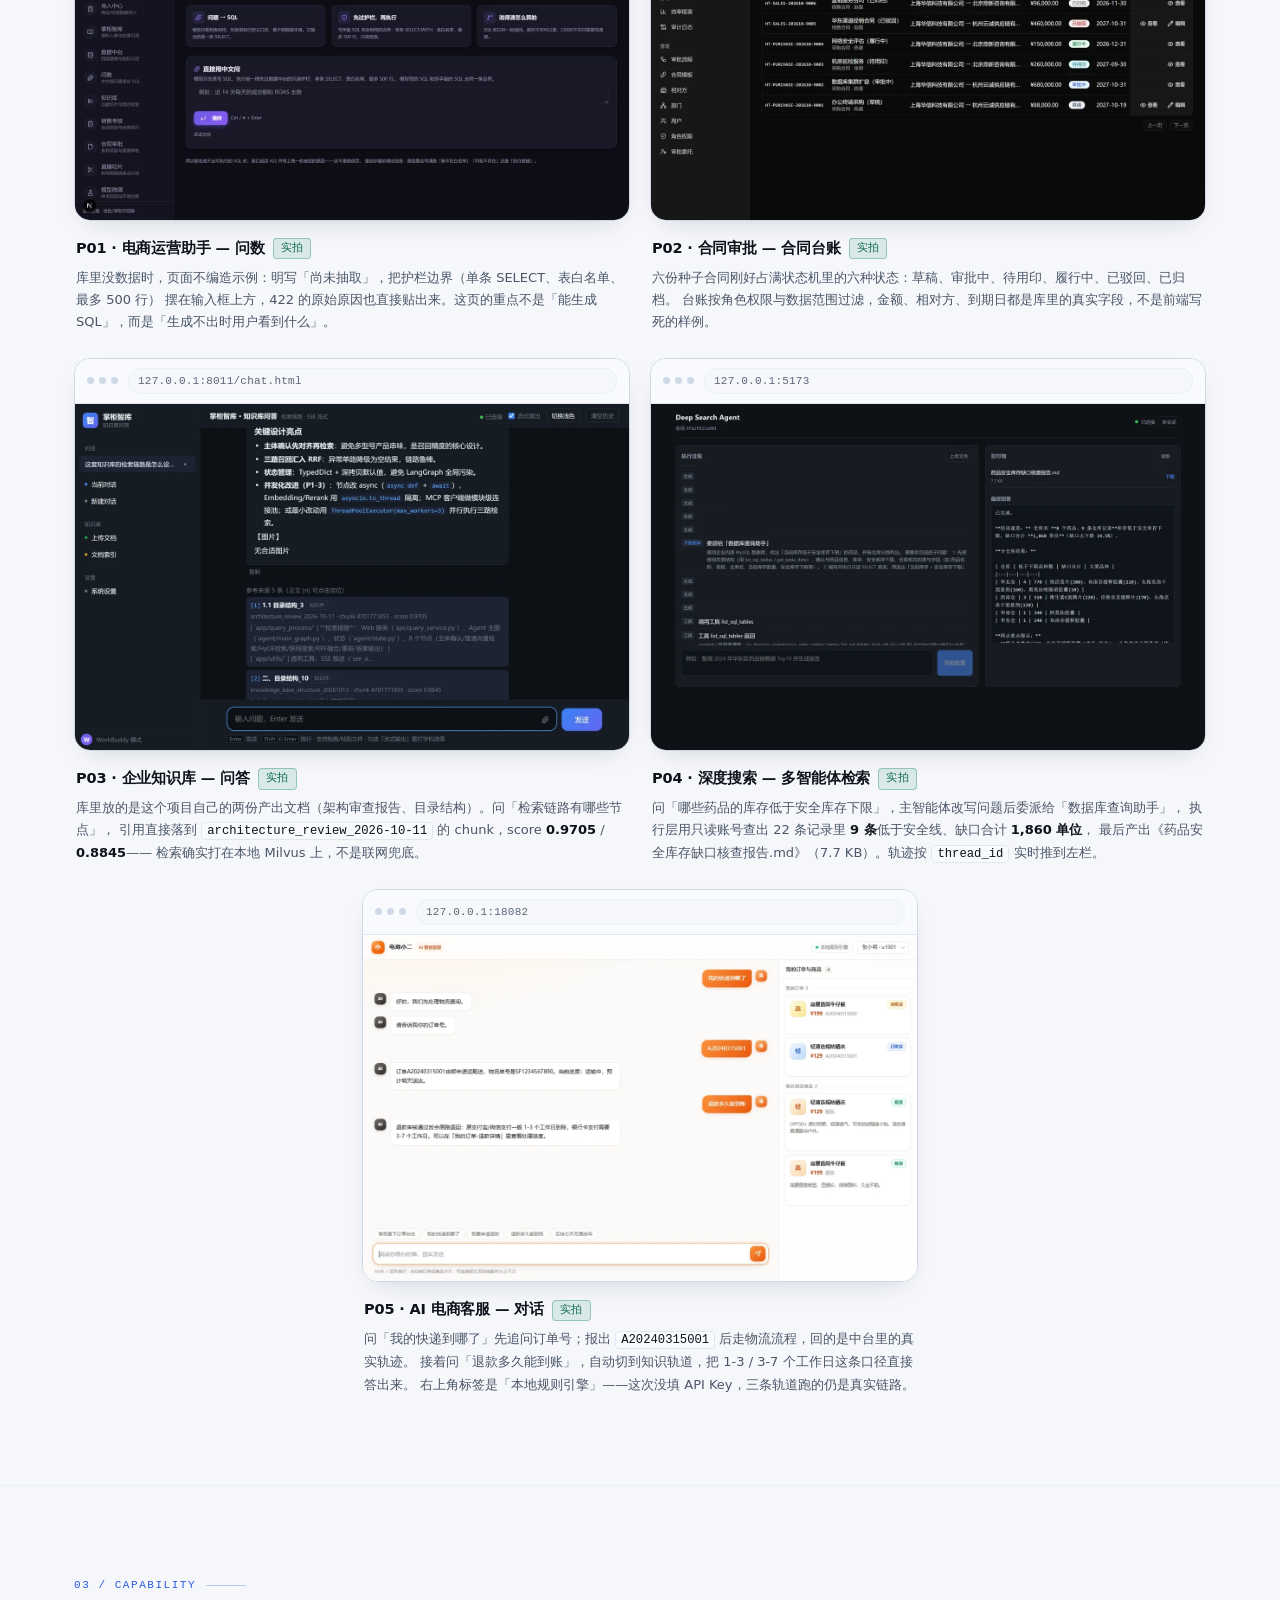
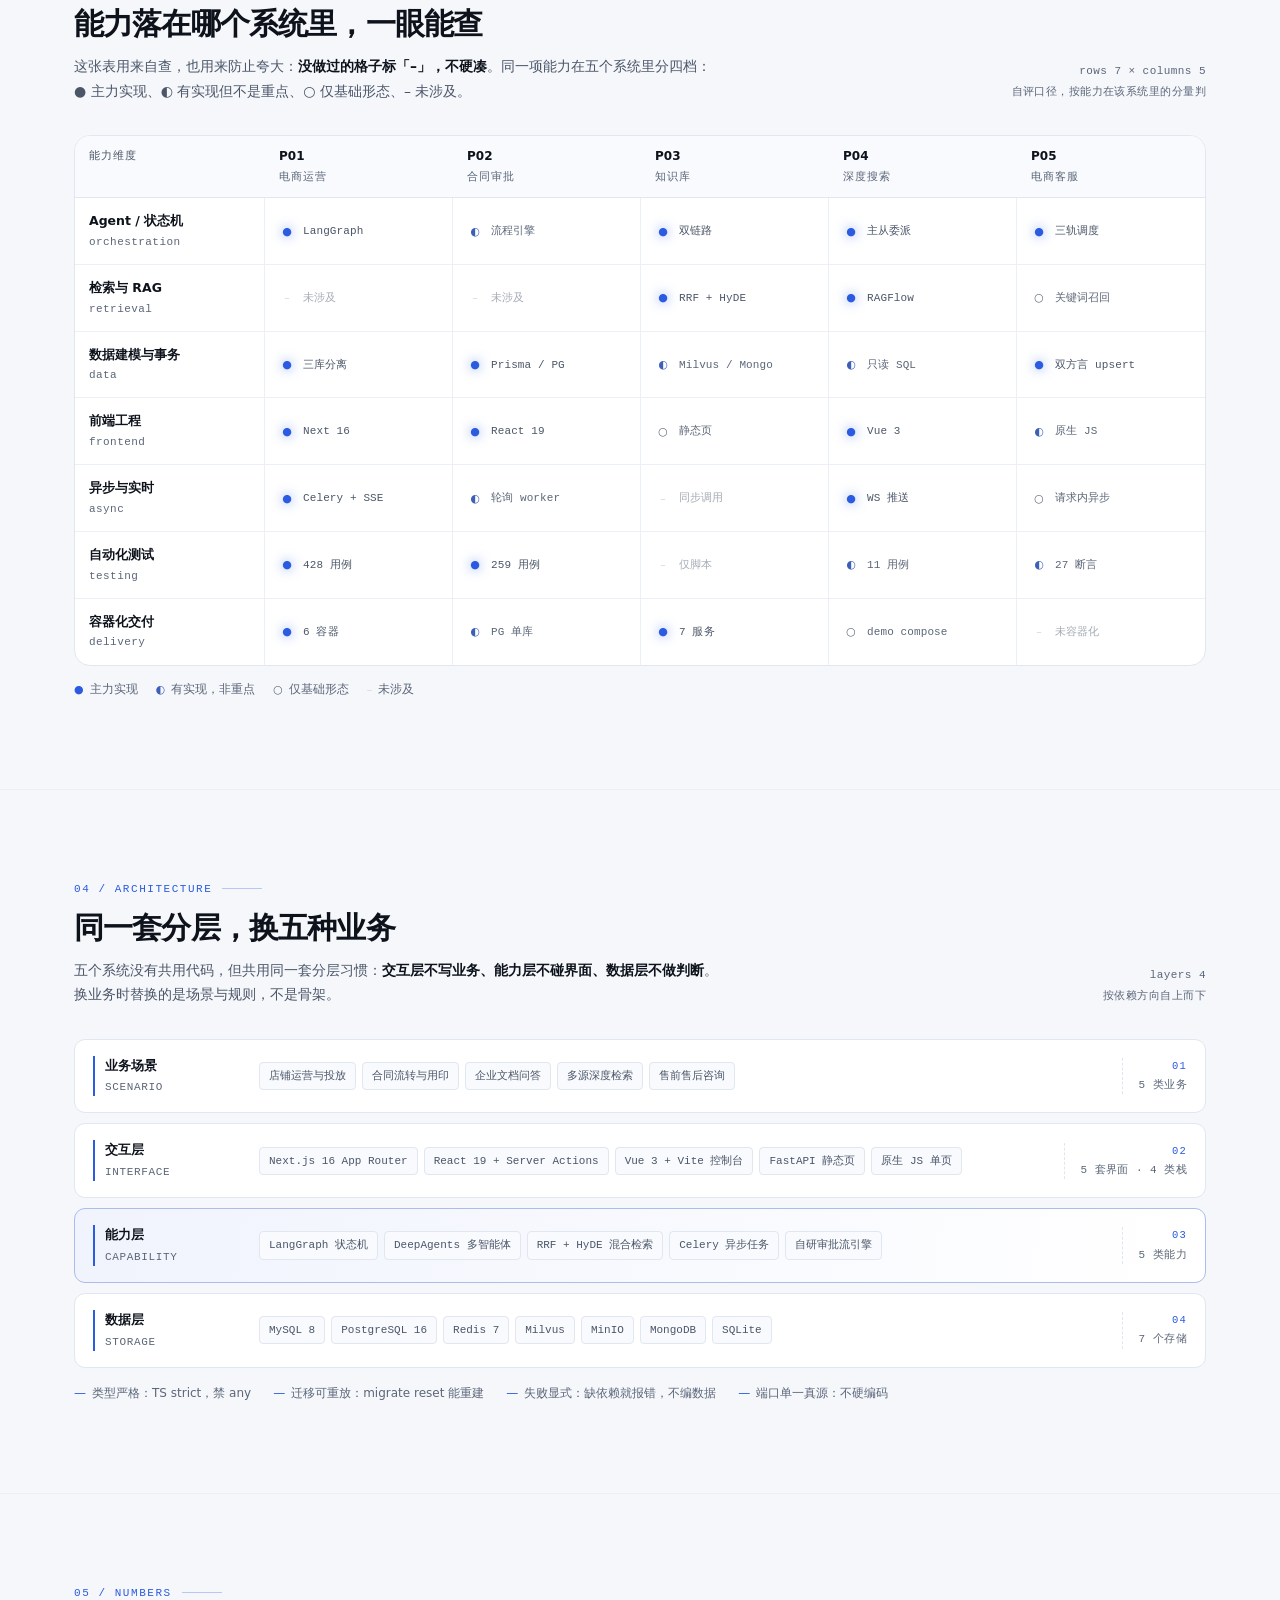
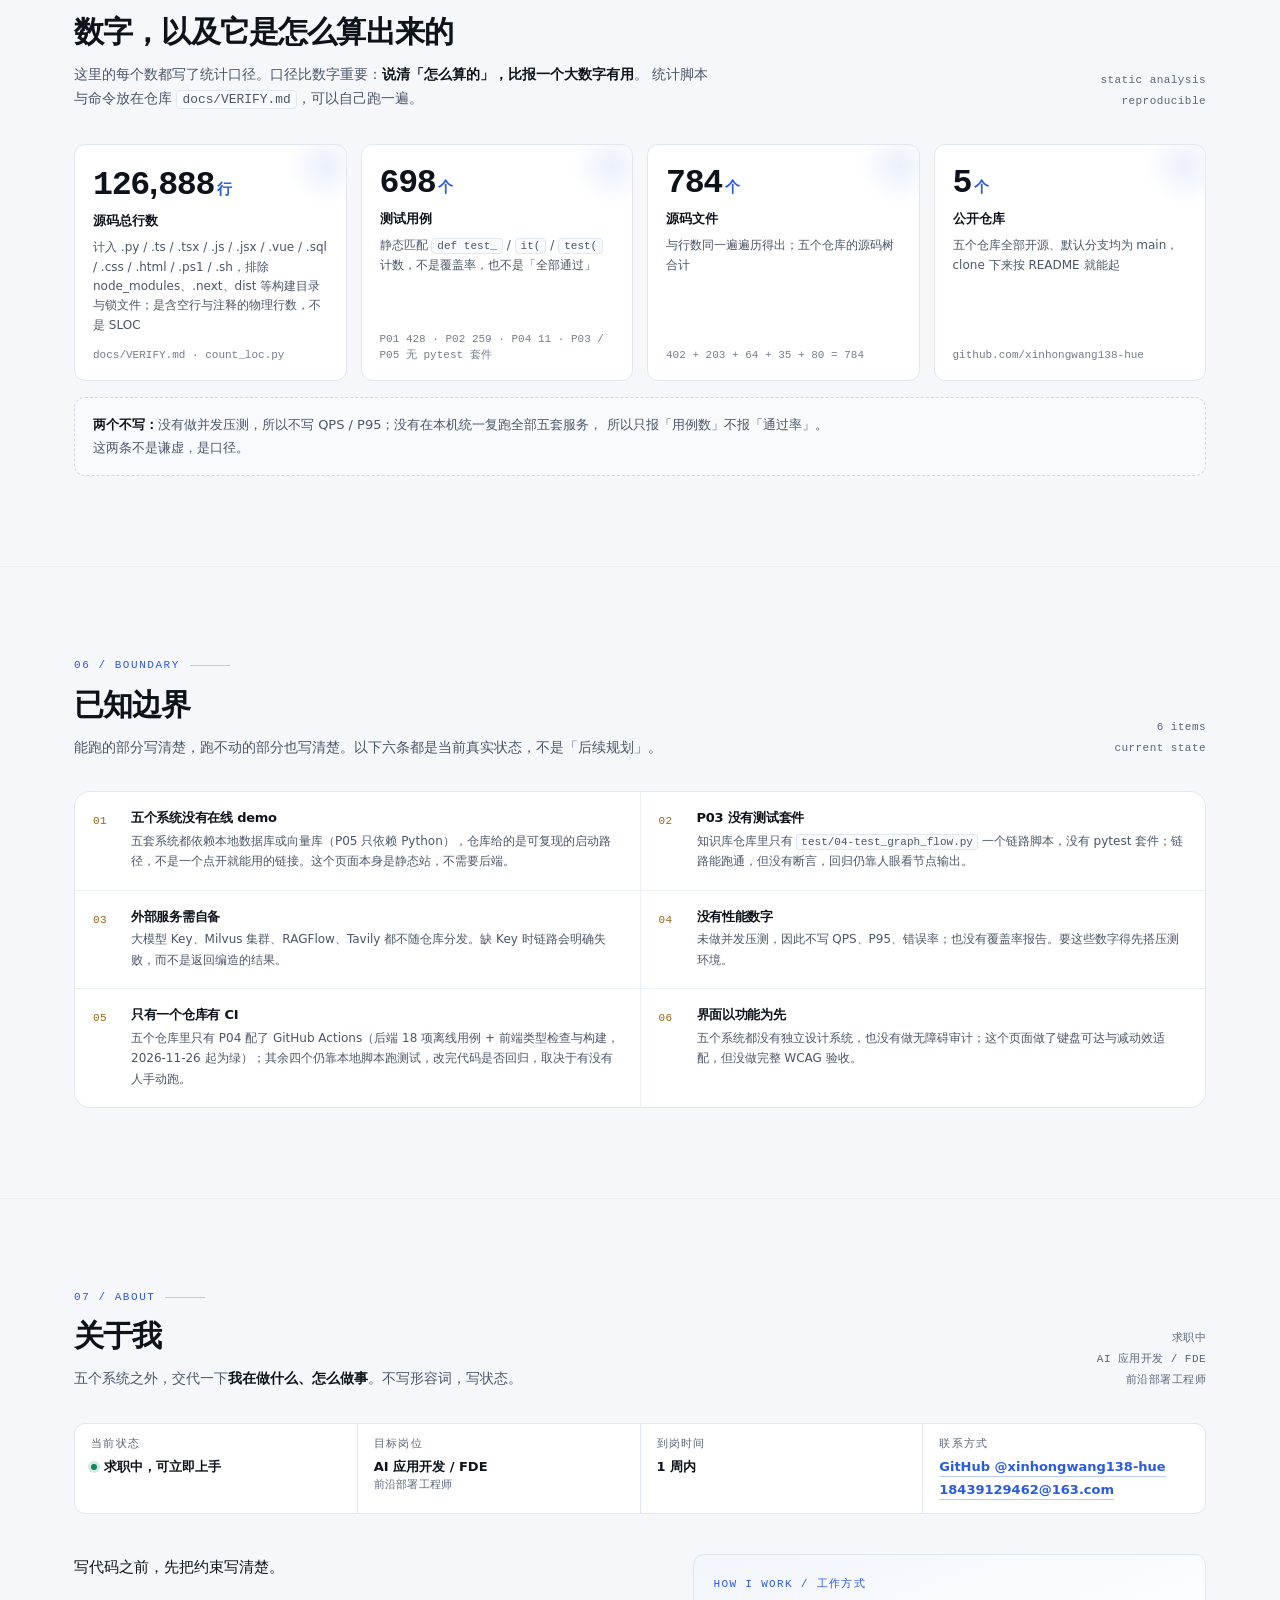
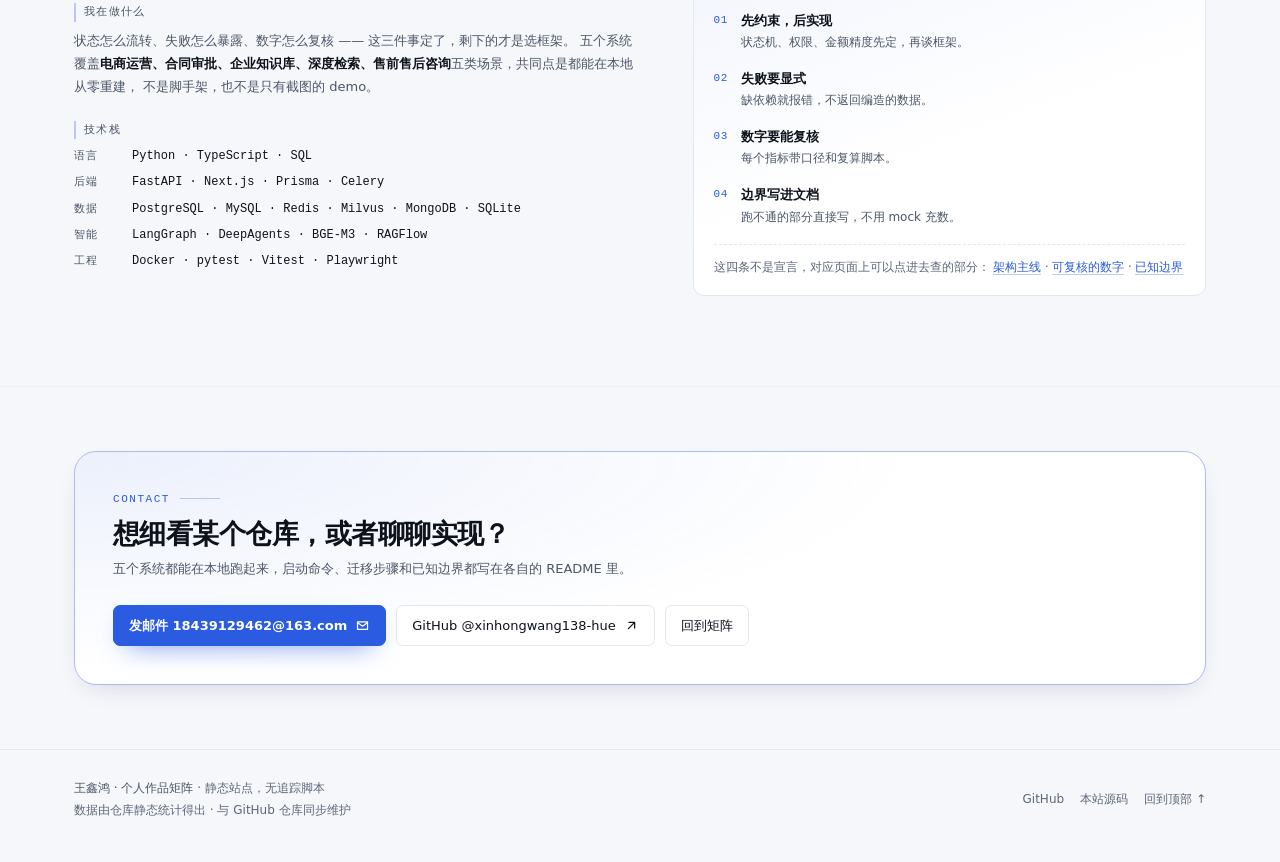
==== commit df43c7d9: "说明 02 节的浏览器外壳是样式画的 「直接截的、没修图」配上圆点与地址条，容易被读成整屏连浏览器 UI 一起截的。 实际图片只有 1280×800 的视口内容，外壳由本页 CSS 绘制、地址取当时真" ====
--- a/index.html
+++ b/index.html
@@ -563,7 +563,8 @@
           <h2>先看界面，再看实现</h2>
           <p>
             下面五张是<b>本地实例的实拍截图</b>：五个服务分别跑在 3000 / 3001 / 8011 / 5173 / 18082 上（依次对应 P01~P05），直接截的，
-            没改页面、没修图，地址条就是当时的地址。哪套系统起不来，才退回线框示意图并在地址条上标「非真实截图」。
+            没改页面、没修图。外面那圈圆点与地址条是本页样式画的假浏览器外壳，图片本身只有 1280×800 的视口内容，
+            地址填的是当时真实访问的地址。哪套系统起不来，才退回线框示意图并在地址条上标「非真实截图」。
           </p>
         </div>
         <div class="sec-head__aside">
